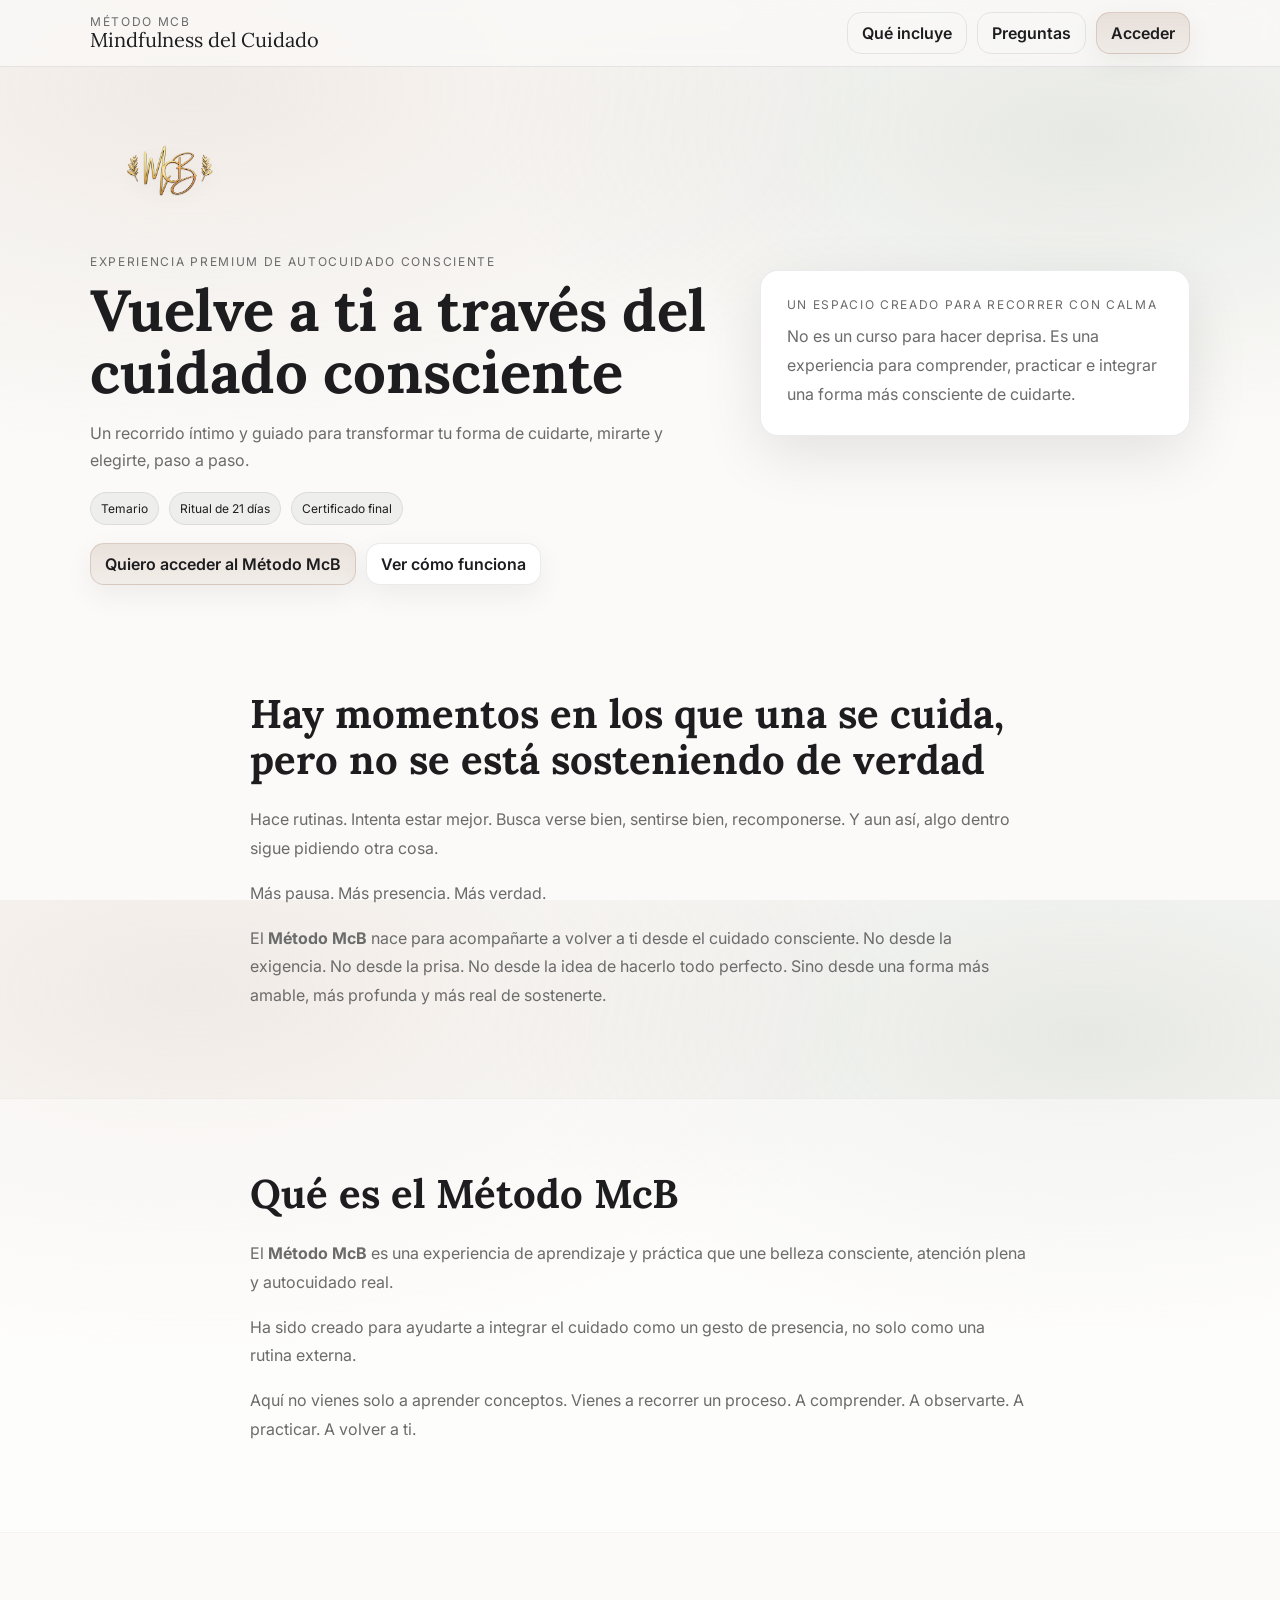
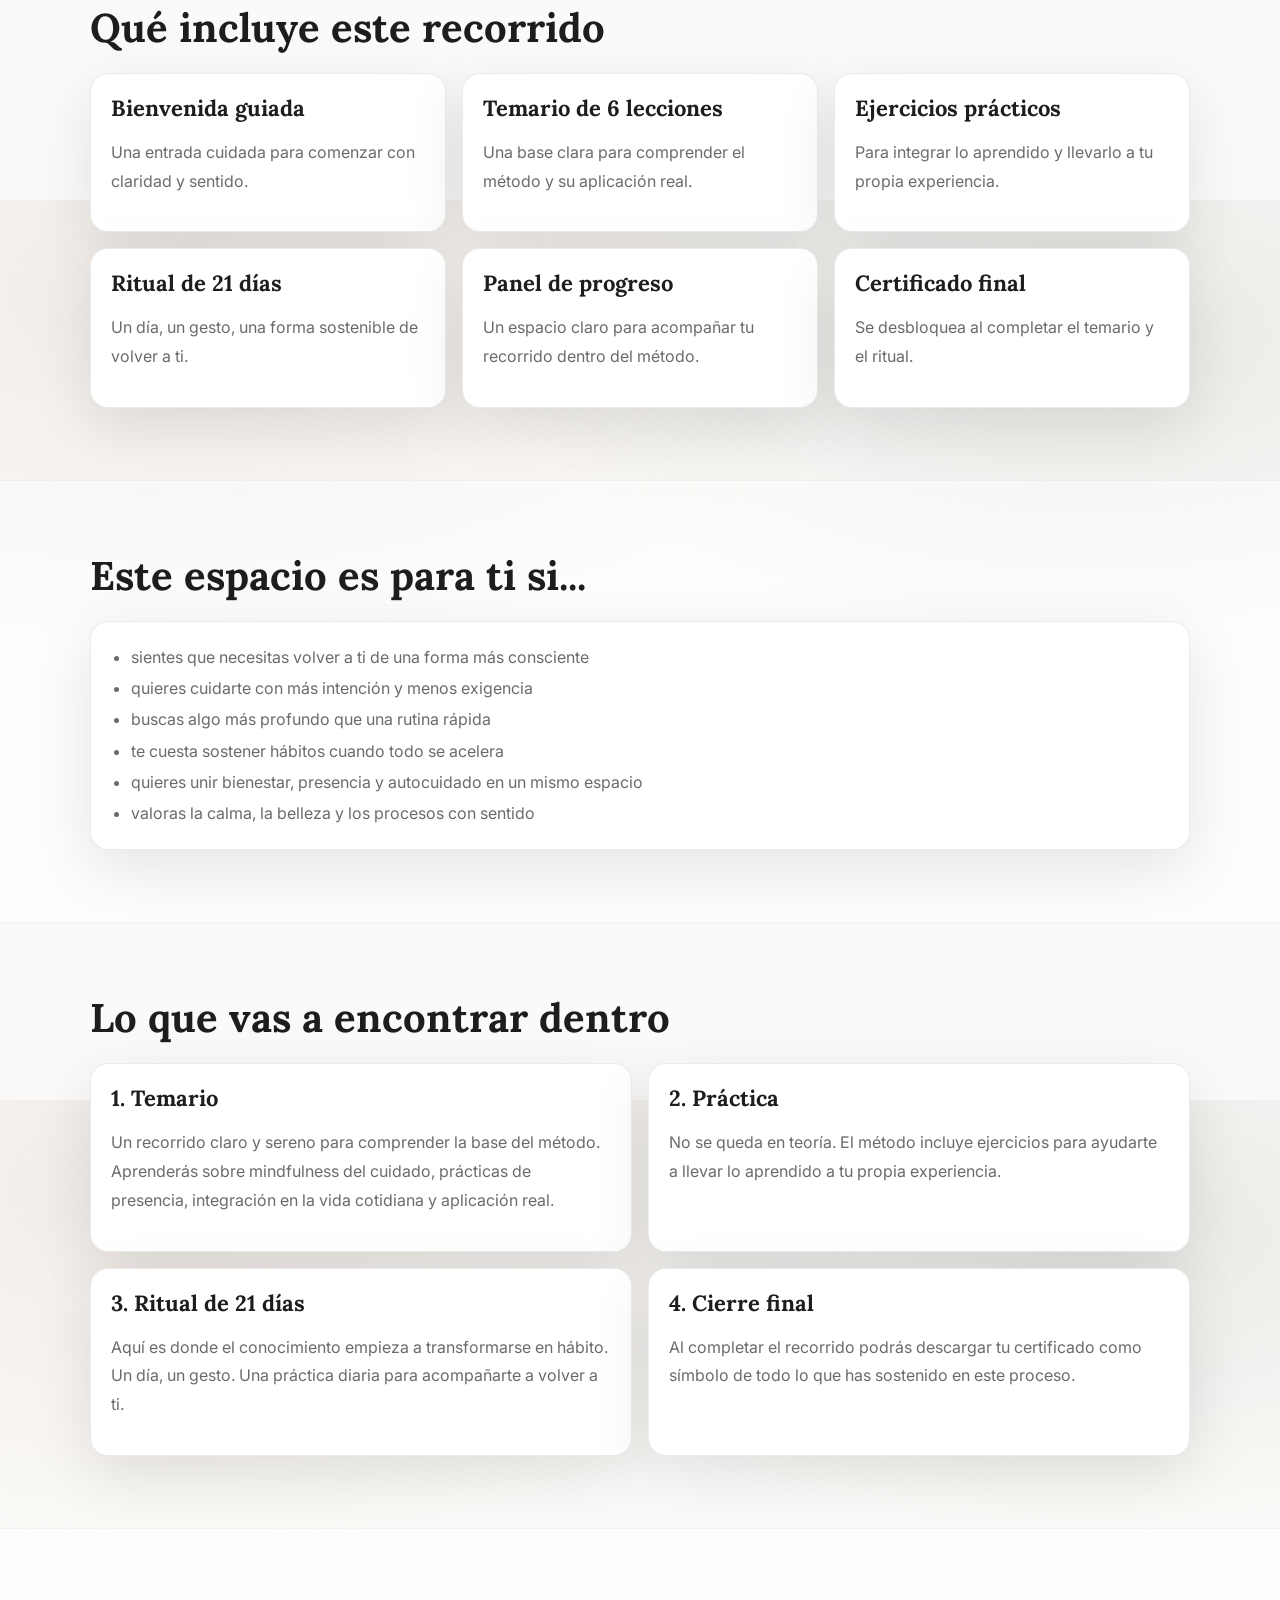
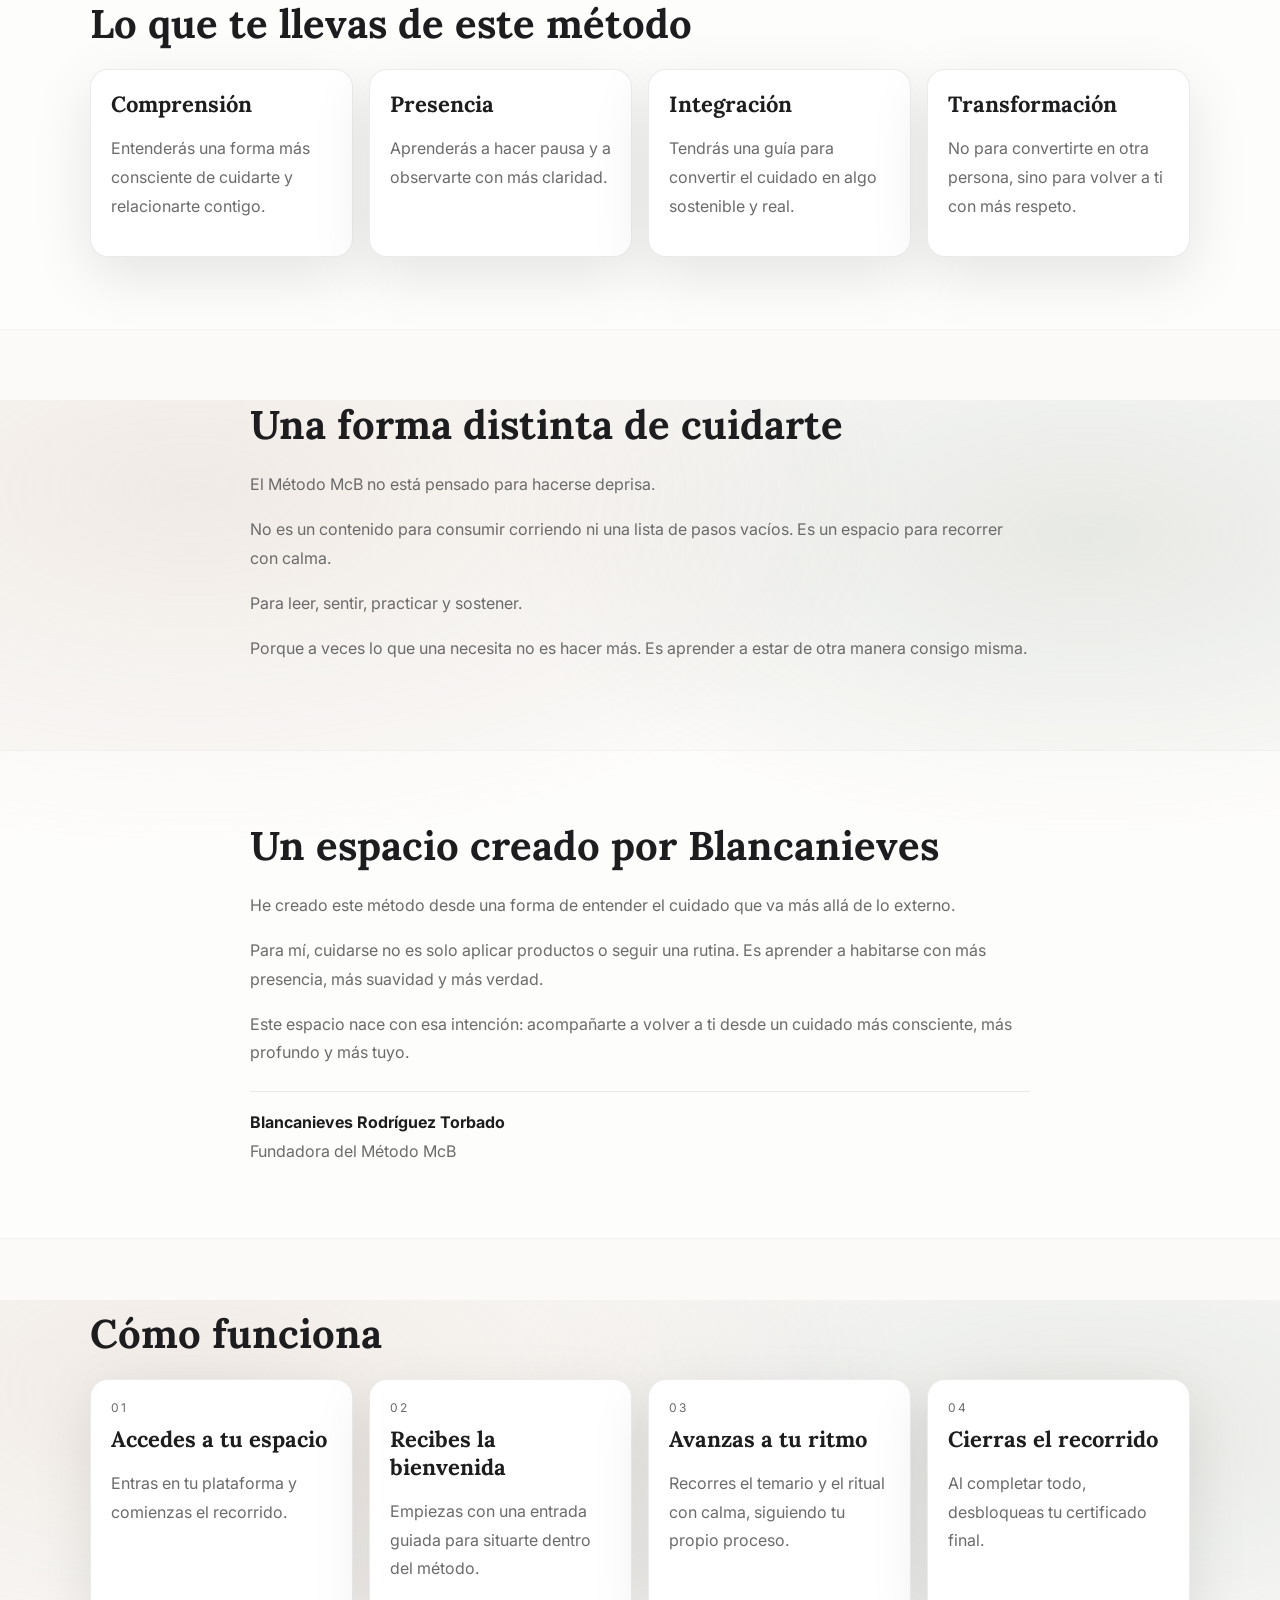
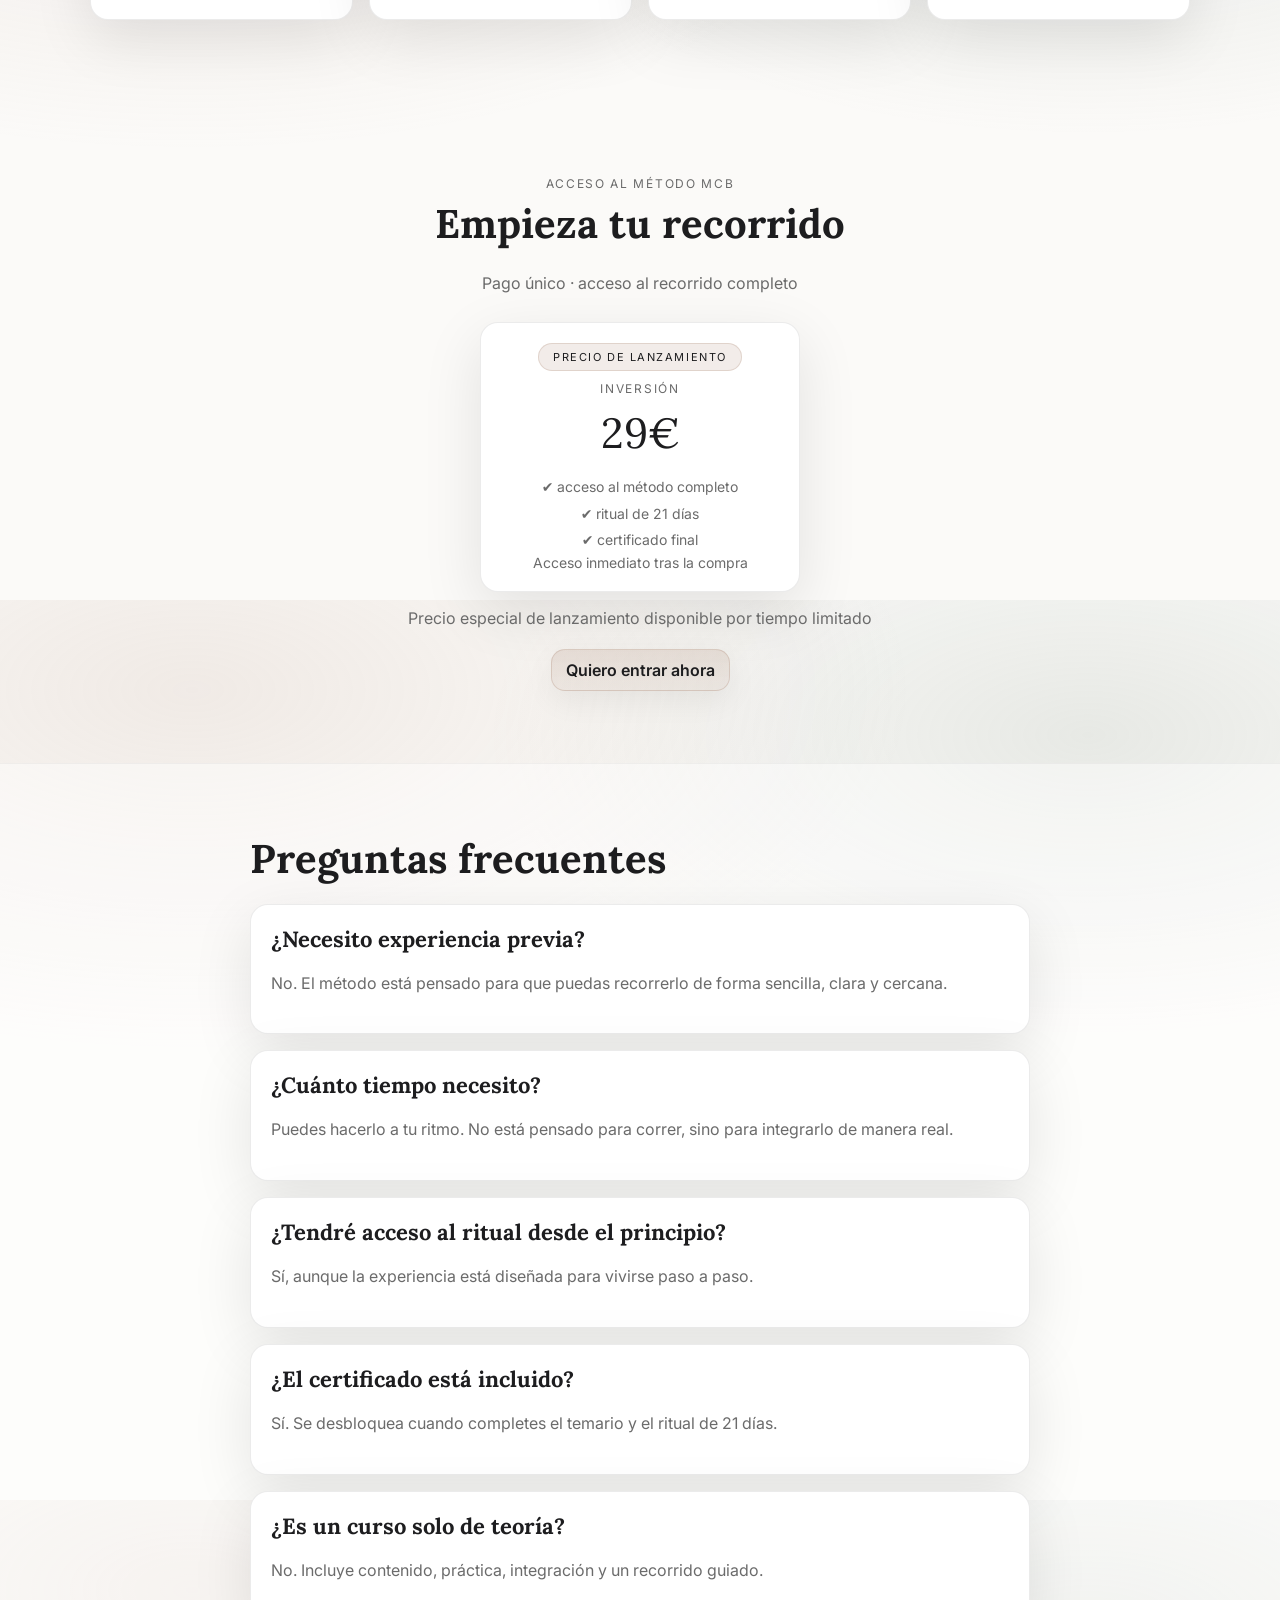
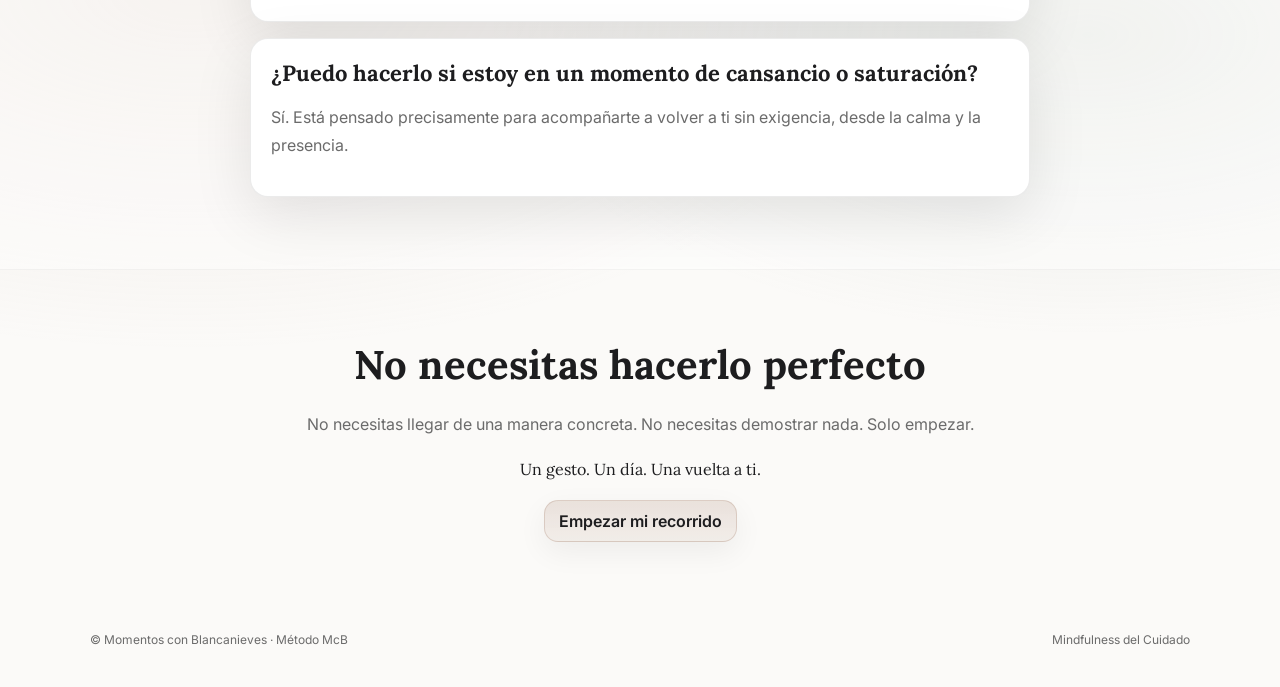
==== index.html @ 12980b1b "Update index.html" ====
<!doctype html>
<html lang="es">
<head>
  <meta charset="utf-8" />
  <meta name="viewport" content="width=device-width,initial-scale=1" />
  <title>Método McB · Mindfulness del Cuidado</title>
  <meta name="description" content="Vuelve a ti a través del cuidado consciente. Un recorrido íntimo y guiado con temario, ritual de 21 días y certificado final." />
  <link rel="preconnect" href="https://fonts.googleapis.com">
  <link rel="preconnect" href="https://fonts.gstatic.com" crossorigin>
  <link href="https://fonts.googleapis.com/css2?family=Lora:wght@400;600;700&family=Inter:wght@400;500;600;700&display=swap" rel="stylesheet">
  <link rel="stylesheet" href="./styles.css" />
  <style>
    html { scroll-behavior: smooth; }
    body{
      margin:0;
      font-family: Inter, system-ui, -apple-system, Segoe UI, Roboto, Arial, sans-serif;
      color: var(--text);
      background:
        radial-gradient(1200px 600px at 15% 10%, rgba(201,179,166,.22), transparent 60%),
        radial-gradient(1000px 500px at 85% 15%, rgba(151,165,154,.20), transparent 60%),
        var(--bg);
    }
    main{ display:block; }
    .hero{
      padding: 54px 0 34px;
    }
    .hero-grid{
      display:grid;
      grid-template-columns: 1.2fr .8fr;
      gap: 24px;
      align-items:center;
    }
    .eyebrow{
      font-size:12px;
      letter-spacing:.14em;
      text-transform:uppercase;
      color:var(--muted);
      margin-bottom:10px;
    }
    .hero-copy h1{
      font-family:"Lora", serif;
      font-size: clamp(34px, 5vw, 58px);
      line-height:1.08;
      margin:0 0 14px;
    }
    .hero-text{
      font-size:18px;
      line-height:1.7;
      color:var(--muted);
      max-width: 34ch;
    }
    .hero-pills{
      display:flex;
      flex-wrap:wrap;
      gap:10px;
      margin:18px 0;
    }
    .hero-card{
      padding: 26px;
    }
    .hero-card .mini-kicker{
      font-size:12px;
      letter-spacing:.14em;
      text-transform:uppercase;
      color:var(--muted);
      margin-bottom:10px;
    }
    .hero-card p{
      margin:0;
      color: var(--muted);
      line-height:1.8;
      font-size:16px;
    }
    .hero-actions{
      display:flex;
      gap:10px;
      flex-wrap:wrap;
      margin-top: 12px;
    }
    .narrow{
      width:min(780px, 92vw);
      margin:0 auto;
    }
    .section{
      padding: 72px 0;
    }
    .section.soft{
      background: rgba(255,255,255,.42);
      border-top: 1px solid rgba(0,0,0,.04);
      border-bottom: 1px solid rgba(0,0,0,.04);
    }
    .section-title,
    .narrow h2,
    .center h2{
      font-family:"Lora", serif;
      font-size: clamp(28px, 4vw, 40px);
      line-height: 1.15;
      margin:0 0 22px;
    }
    .narrow p,
    .feature-card p,
    .list-card,
    .card p,
    .faq-item p{
      color: var(--muted);
      line-height: 1.8;
      font-size: 16px;
    }
    .cards-2,
    .cards-3,
    .cards-4,
    .steps,
    .faq-list{
      display:grid;
      gap:16px;
    }
    .cards-2{ grid-template-columns: repeat(2, 1fr); }
    .cards-3{ grid-template-columns: repeat(3, 1fr); }
    .cards-4{ grid-template-columns: repeat(4, 1fr); }
    .steps{ grid-template-columns: repeat(4, 1fr); }
    .feature-card,
    .small-card,
    .step-card,
    .faq-item,
    .list-card,
    .price-box{
      padding: 20px;
    }
    .feature-card h3,
    .small-card h3,
    .step-card h3,
    .faq-item h3,
    .cards-2 .card h3{
      margin:0 0 8px;
      font-family:"Lora", serif;
      font-size: 22px;
    }
    .clean-list{
      margin:0;
      padding-left:20px;
      line-height:1.95;
      color: var(--muted);
      font-size: 16px;
    }
    .signature-block{
      margin-top:24px;
      padding-top:16px;
      border-top:1px solid var(--border);
      color:var(--muted);
      line-height:1.8;
    }
    .signature-block strong{ color: var(--text); }
    .step-number{
      font-size:12px;
      letter-spacing:.14em;
      text-transform:uppercase;
      color:var(--muted);
      margin-bottom:10px;
    }
    .center{ text-align:center; }
    .center-actions{ justify-content:center; }
    .cta-section{ padding-top: 84px; }
    .price-box{
      margin: 24px auto 0;
      max-width: 320px;
      text-align:center;
    }
    .price-label{
      font-size:12px;
      letter-spacing:.14em;
      text-transform:uppercase;
      color:var(--muted);
    }
    .price{
      font-family:"Lora", serif;
      font-size:42px;
      margin:10px 0 4px;
      color: var(--text);
    }
    .price-note{
      font-size:14px;
      color:var(--muted);
    }
    .closing-line{
      font-family:"Lora", serif;
      font-size:22px;
      color: var(--text) !important;
    }
    .footer-inner{
      display:flex;
      justify-content:space-between;
      gap:12px;
      flex-wrap:wrap;
    }
    @media (max-width: 980px){
      .hero-grid,
      .cards-2,
      .cards-3,
      .cards-4,
      .steps{
        grid-template-columns: 1fr;
      }
      .hero{
        padding: 34px 0 22px;
      }
      .hero-copy h1{
        font-size: clamp(32px, 9vw, 44px);
      }
      .header-inner,
      .nav{
        align-items:flex-start;
      }
    }
  </style>
</head>
<body>
  <header class="header">
    <div class="container header-inner">
      <div class="brand">
        <div class="kicker">Método McB</div>
        <div class="title">Mindfulness del Cuidado</div>
      </div>
      <nav class="nav">
        <a class="btn ghost" href="#incluye">Qué incluye</a>
        <a class="btn ghost" href="#faq">Preguntas</a>
        <a class="btn primary" href="./app.html">Acceder</a>
      </nav>
    </div>
  </header>

  <main>
    <section class="hero">
      <div class="container hero-grid">
        <div class="hero-copy">
          <img src="./logotipo3d.png" class="hero-logo" alt="Método McB">
          <div class="eyebrow">Experiencia premium de autocuidado consciente</div>
          <h1>Vuelve a ti a través del cuidado consciente</h1>
          <p class="hero-text">
            Un recorrido íntimo y guiado para transformar tu forma de cuidarte,
            mirarte y elegirte, paso a paso.
          </p>

          <div class="hero-pills">
            <span class="pill">Temario</span>
            <span class="pill">Ritual de 21 días</span>
            <span class="pill">Certificado final</span>
          </div>

          <div class="hero-actions">
            <a class="btn primary" href="./app.html">Quiero acceder al Método McB</a>
            <a class="btn" href="#como-funciona">Ver cómo funciona</a>
          </div>
        </div>

        <div class="hero-card card">
          <div class="mini-kicker">Un espacio creado para recorrer con calma</div>
          <p>
            No es un curso para hacer deprisa. Es una experiencia para comprender,
            practicar e integrar una forma más consciente de cuidarte.
          </p>
        </div>
      </div>
    </section>

    <section class="section">
      <div class="container narrow">
        <h2>Hay momentos en los que una se cuida, pero no se está sosteniendo de verdad</h2>
        <p>
          Hace rutinas. Intenta estar mejor. Busca verse bien, sentirse bien, recomponerse.
          Y aun así, algo dentro sigue pidiendo otra cosa.
        </p>
        <p>Más pausa. Más presencia. Más verdad.</p>
        <p>
          El <strong>Método McB</strong> nace para acompañarte a volver a ti desde el cuidado consciente.
          No desde la exigencia. No desde la prisa. No desde la idea de hacerlo todo perfecto.
          Sino desde una forma más amable, más profunda y más real de sostenerte.
        </p>
      </div>
    </section>

    <section class="section soft">
      <div class="container narrow">
        <h2>Qué es el Método McB</h2>
        <p>
          El <strong>Método McB</strong> es una experiencia de aprendizaje y práctica que une
          belleza consciente, atención plena y autocuidado real.
        </p>
        <p>
          Ha sido creado para ayudarte a integrar el cuidado como un gesto de presencia,
          no solo como una rutina externa.
        </p>
        <p>
          Aquí no vienes solo a aprender conceptos. Vienes a recorrer un proceso.
          A comprender. A observarte. A practicar. A volver a ti.
        </p>
      </div>
    </section>

    <section class="section" id="incluye">
      <div class="container">
        <h2 class="section-title">Qué incluye este recorrido</h2>
        <div class="cards-3">
          <article class="card feature-card">
            <h3>Bienvenida guiada</h3>
            <p>Una entrada cuidada para comenzar con claridad y sentido.</p>
          </article>
          <article class="card feature-card">
            <h3>Temario de 6 lecciones</h3>
            <p>Una base clara para comprender el método y su aplicación real.</p>
          </article>
          <article class="card feature-card">
            <h3>Ejercicios prácticos</h3>
            <p>Para integrar lo aprendido y llevarlo a tu propia experiencia.</p>
          </article>
          <article class="card feature-card">
            <h3>Ritual de 21 días</h3>
            <p>Un día, un gesto, una forma sostenible de volver a ti.</p>
          </article>
          <article class="card feature-card">
            <h3>Panel de progreso</h3>
            <p>Un espacio claro para acompañar tu recorrido dentro del método.</p>
          </article>
          <article class="card feature-card">
            <h3>Certificado final</h3>
            <p>Se desbloquea al completar el temario y el ritual.</p>
          </article>
        </div>
      </div>
    </section>

    <section class="section soft">
      <div class="container">
        <h2 class="section-title">Este espacio es para ti si...</h2>
        <div class="list-card card">
          <ul class="clean-list">
            <li>sientes que necesitas volver a ti de una forma más consciente</li>
            <li>quieres cuidarte con más intención y menos exigencia</li>
            <li>buscas algo más profundo que una rutina rápida</li>
            <li>te cuesta sostener hábitos cuando todo se acelera</li>
            <li>quieres unir bienestar, presencia y autocuidado en un mismo espacio</li>
            <li>valoras la calma, la belleza y los procesos con sentido</li>
          </ul>
        </div>
      </div>
    </section>

    <section class="section">
      <div class="container">
        <h2 class="section-title">Lo que vas a encontrar dentro</h2>
        <div class="cards-2">
          <article class="card feature-card">
            <h3>1. Temario</h3>
            <p>
              Un recorrido claro y sereno para comprender la base del método.
              Aprenderás sobre mindfulness del cuidado, prácticas de presencia,
              integración en la vida cotidiana y aplicación real.
            </p>
          </article>
          <article class="card feature-card">
            <h3>2. Práctica</h3>
            <p>
              No se queda en teoría. El método incluye ejercicios para ayudarte
              a llevar lo aprendido a tu propia experiencia.
            </p>
          </article>
          <article class="card feature-card">
            <h3>3. Ritual de 21 días</h3>
            <p>
              Aquí es donde el conocimiento empieza a transformarse en hábito.
              Un día, un gesto. Una práctica diaria para acompañarte a volver a ti.
            </p>
          </article>
          <article class="card feature-card">
            <h3>4. Cierre final</h3>
            <p>
              Al completar el recorrido podrás descargar tu certificado como símbolo
              de todo lo que has sostenido en este proceso.
            </p>
          </article>
        </div>
      </div>
    </section>

    <section class="section soft">
      <div class="container">
        <h2 class="section-title">Lo que te llevas de este método</h2>
        <div class="cards-4">
          <article class="card small-card">
            <h3>Comprensión</h3>
            <p>Entenderás una forma más consciente de cuidarte y relacionarte contigo.</p>
          </article>
          <article class="card small-card">
            <h3>Presencia</h3>
            <p>Aprenderás a hacer pausa y a observarte con más claridad.</p>
          </article>
          <article class="card small-card">
            <h3>Integración</h3>
            <p>Tendrás una guía para convertir el cuidado en algo sostenible y real.</p>
          </article>
          <article class="card small-card">
            <h3>Transformación</h3>
            <p>No para convertirte en otra persona, sino para volver a ti con más respeto.</p>
          </article>
        </div>
      </div>
    </section>

    <section class="section">
      <div class="container narrow">
        <h2>Una forma distinta de cuidarte</h2>
        <p>El Método McB no está pensado para hacerse deprisa.</p>
        <p>
          No es un contenido para consumir corriendo ni una lista de pasos vacíos.
          Es un espacio para recorrer con calma.
        </p>
        <p>Para leer, sentir, practicar y sostener.</p>
        <p>
          Porque a veces lo que una necesita no es hacer más.
          Es aprender a estar de otra manera consigo misma.
        </p>
      </div>
    </section>

    <section class="section soft">
      <div class="container narrow">
        <h2>Un espacio creado por Blancanieves</h2>
        <p>
          He creado este método desde una forma de entender el cuidado que va más allá de lo externo.
        </p>
        <p>
          Para mí, cuidarse no es solo aplicar productos o seguir una rutina.
          Es aprender a habitarse con más presencia, más suavidad y más verdad.
        </p>
        <p>
          Este espacio nace con esa intención: acompañarte a volver a ti
          desde un cuidado más consciente, más profundo y más tuyo.
        </p>
        <div class="signature-block">
          <strong>Blancanieves Rodríguez Torbado</strong><br>
          <span>Fundadora del Método McB</span>
        </div>
      </div>
    </section>

    <section class="section" id="como-funciona">
      <div class="container">
        <h2 class="section-title">Cómo funciona</h2>
        <div class="steps">
          <article class="card step-card">
            <div class="step-number">01</div>
            <h3>Accedes a tu espacio</h3>
            <p>Entras en tu plataforma y comienzas el recorrido.</p>
          </article>
          <article class="card step-card">
            <div class="step-number">02</div>
            <h3>Recibes la bienvenida</h3>
            <p>Empiezas con una entrada guiada para situarte dentro del método.</p>
          </article>
          <article class="card step-card">
            <div class="step-number">03</div>
            <h3>Avanzas a tu ritmo</h3>
            <p>Recorres el temario y el ritual con calma, siguiendo tu propio proceso.</p>
          </article>
          <article class="card step-card">
            <div class="step-number">04</div>
            <h3>Cierras el recorrido</h3>
            <p>Al completar todo, desbloqueas tu certificado final.</p>
          </article>
        </div>
      </div>
    </section>

    <section class="section cta-section">
      <div class="container narrow center">
        <div class="eyebrow">Acceso al Método McB</div>
        <h2>Empieza tu recorrido</h2>
        <p>Pago único · acceso al recorrido completo</p>

        <div class="price-box card">
          <div class="launch-badge">Precio de lanzamiento</div>
          <div class="price-label">Inversión</div>
          <div class="price">29€</div>

          <div class="price-features">
            <div>✔ acceso al método completo</div>
            <div>✔ ritual de 21 días</div>
            <div>✔ certificado final</div>
          </div>

          <div class="price-note">Acceso inmediato tras la compra</div>
        </div>

        <p class="launch-note">Precio especial de lanzamiento disponible por tiempo limitado</p>

        <div class="hero-actions center-actions">
          <a class="btn primary" href="./app.html">Quiero entrar ahora</a>
        </div>
      </div>
    </section>

    <section class="section soft" id="faq">
      <div class="container narrow">
        <h2>Preguntas frecuentes</h2>
        <div class="faq-list">
          <article class="card faq-item">
            <h3>¿Necesito experiencia previa?</h3>
            <p>No. El método está pensado para que puedas recorrerlo de forma sencilla, clara y cercana.</p>
          </article>
          <article class="card faq-item">
            <h3>¿Cuánto tiempo necesito?</h3>
            <p>Puedes hacerlo a tu ritmo. No está pensado para correr, sino para integrarlo de manera real.</p>
          </article>
          <article class="card faq-item">
            <h3>¿Tendré acceso al ritual desde el principio?</h3>
            <p>Sí, aunque la experiencia está diseñada para vivirse paso a paso.</p>
          </article>
          <article class="card faq-item">
            <h3>¿El certificado está incluido?</h3>
            <p>Sí. Se desbloquea cuando completes el temario y el ritual de 21 días.</p>
          </article>
          <article class="card faq-item">
            <h3>¿Es un curso solo de teoría?</h3>
            <p>No. Incluye contenido, práctica, integración y un recorrido guiado.</p>
          </article>
          <article class="card faq-item">
            <h3>¿Puedo hacerlo si estoy en un momento de cansancio o saturación?</h3>
            <p>Sí. Está pensado precisamente para acompañarte a volver a ti sin exigencia, desde la calma y la presencia.</p>
          </article>
        </div>
      </div>
    </section>

    <section class="section final-cta">
      <div class="container narrow center">
        <h2>No necesitas hacerlo perfecto</h2>
        <p>
          No necesitas llegar de una manera concreta. No necesitas demostrar nada.
          Solo empezar.
        </p>
        <p class="closing-line">Un gesto. Un día. Una vuelta a ti.</p>
        <div class="hero-actions center-actions">
          <a class="btn primary" href="./app.html">Empezar mi recorrido</a>
        </div>
      </div>
    </section>
  </main>

  <footer class="footer">
    <div class="container footer-inner">
      <div>© Momentos con Blancanieves · Método McB</div>
      <div>Mindfulness del Cuidado</div>
    </div>
  </footer>
</body>
</html>
---- styles.css ----
:root{
  --bg: #fbfaf8;
  --card: #ffffff;
  --text: #1d1d1f;
  --muted: #6b6b6b;
  --border: rgba(0,0,0,.08);
  --shadow: 0 18px 60px rgba(0,0,0,.10);
  --radius: 18px;
  --accent: #c9b3a6;
  --accent2: #97a59a;
}
*{ box-sizing: border-box; }
html, body{ height:100%; }
body{
  margin:0;
  font-family: system-ui, -apple-system, Segoe UI, Roboto, Arial, sans-serif;
  color: var(--text);
  background: radial-gradient(1200px 600px at 15% 10%, rgba(201,179,166,.22), transparent 60%),
              radial-gradient(1000px 500px at 85% 15%, rgba(151,165,154,.20), transparent 60%),
              var(--bg);
}
a{ color: inherit; text-decoration: none; }
.container{ width: min(1100px, 92vw); margin: 0 auto; }
.header{
  position: sticky;
  top: 0;
  z-index: 50;
  background: rgba(251,250,248,.72);
  backdrop-filter: blur(10px);
  border-bottom: 1px solid var(--border);
}
.header-inner{
  display:flex;
  align-items:center;
  justify-content:space-between;
  gap: 12px;
  padding: 12px 0;
}
.brand{ display:flex; flex-direction:column; line-height:1.1; }
.brand .kicker{ font-size: 12px; letter-spacing: .14em; text-transform: uppercase; color: var(--muted); }
.brand .title{ font-family: "Lora", serif; font-size: 20px; }
.nav{ display:flex; align-items:center; gap: 10px; }
.btn{
  display:inline-flex;
  align-items:center;
  justify-content:center;
  gap: 8px;
  padding: 10px 14px;
  border-radius: 14px;
  border: 1px solid var(--border);
  background: var(--card);
  box-shadow: 0 10px 30px rgba(0,0,0,.06);
  cursor: pointer;
  font-weight: 600;
}
.btn.primary{
  border-color: rgba(201,179,166,.55);
  background: linear-gradient(180deg, rgba(201,179,166,.35), rgba(201,179,166,.18));
}
.btn.ghost{ background: transparent; box-shadow: none; }
.grid{
  display:grid;
  grid-template-columns: 360px 1fr;
  gap: 18px;
  padding: 18px 0 26px;
}
@media (max-width: 980px){ .grid{ grid-template-columns: 1fr; } }
.card{
  background: var(--card);
  border: 1px solid var(--border);
  border-radius: var(--radius);
  box-shadow: var(--shadow);
  padding: 18px;
}
.card h2{ font-family: "Lora", serif; font-size: 22px; margin: 0 0 10px; }
.muted{ color: var(--muted); }
.stat{
  display:flex;
  align-items:flex-start;
  justify-content:space-between;
  gap: 12px;
  padding: 14px;
  border: 1px solid var(--border);
  border-radius: 16px;
  background: linear-gradient(180deg, rgba(255,255,255,1), rgba(255,255,255,.82));
}
.stat .label{ font-size: 12px; letter-spacing: .12em; text-transform: uppercase; color: var(--muted); }
.stat .value{ font-size: 22px; font-weight: 800; }
.stat .sub{ font-size: 12px; color: var(--muted); margin-top: 4px; }
.pills{ display:flex; gap: 8px; flex-wrap: wrap; margin-top: 10px; }
.pill{
  font-size: 12px;
  padding: 8px 10px;
  border-radius: 999px;
  border: 1px solid var(--border);
  background: rgba(151,165,154,.12);
}
.tabs{ display:flex; gap: 8px; flex-wrap: wrap; margin-bottom: 12px; }
.tab{
  padding: 10px 12px;
  border-radius: 999px;
  border: 1px solid var(--border);
  background: #fff;
  cursor: pointer;
  font-weight: 700;
}
.tab.active{
  border-color: rgba(151,165,154,.55);
  background: linear-gradient(180deg, rgba(151,165,154,.26), rgba(151,165,154,.12));
}
.panel{ display:none; }
.panel.active{ display:block; }
.frame{
  width: 100%;
  height: 76vh;
  border: 1px solid var(--border);
  border-radius: 16px;
  overflow: hidden;
  background: #fff;
}
.frame iframe{ width:100%; height:100%; border:0; }
.hero{
  padding: 54px 0 34px;
  position:relative;
  overflow:hidden;
}
.hero h1{ font-family: "Lora", serif; font-size: clamp(30px, 4.2vw, 48px); margin: 0 0 10px; }
.hero p{ font-size: 16px; line-height: 1.7; color: var(--muted); max-width: 62ch; }
.hero-actions{ display:flex; gap: 10px; flex-wrap: wrap; margin-top: 14px; }
.feature-grid{ display:grid; grid-template-columns: repeat(3, 1fr); gap: 12px; margin-top: 18px; }
@media (max-width: 980px){ .feature-grid{ grid-template-columns: 1fr; } }
.feature{
  padding: 14px;
  border-radius: 16px;
  border: 1px solid var(--border);
  background: rgba(255,255,255,.75);
}
.feature .t{ font-weight: 800; margin-bottom: 6px; }
.feature .d{ color: var(--muted); line-height: 1.6; font-size: 14px; }
.footer{ padding: 18px 0 40px; color: var(--muted); font-size: 12px; }

.hero-grid{
  display:grid;
  grid-template-columns: 1.2fr .8fr;
  gap: 24px;
  align-items:center;
}
@media (max-width: 980px){
  .hero-grid{ grid-template-columns: 1fr; }
}
.eyebrow{
  font-size:12px;
  letter-spacing:.14em;
  text-transform:uppercase;
  color:var(--muted);
  margin-bottom:10px;
}
.hero-copy h1{
  font-family:"Lora", serif;
  font-size: clamp(34px, 5vw, 58px);
  line-height:1.08;
  margin:0 0 14px;
}
.hero-text{
  font-size:18px;
  line-height:1.7;
  color:var(--muted);
  max-width: 34ch;
}
.hero-pills{ display:flex; flex-wrap:wrap; gap:10px; margin:18px 0; }
.narrow{ width:min(780px, 92vw); margin:0 auto; }
.section{ padding:72px 0; }
.section.soft{ background:rgba(255,255,255,.45); }
.section-title{ font-family:"Lora", serif; font-size:clamp(28px,4vw,40px); margin:0 0 22px; }
.cards-2,.cards-3,.cards-4,.steps,.faq-list{ display:grid; gap:16px; }
.cards-2{ grid-template-columns:repeat(2,1fr); }
.cards-3{ grid-template-columns:repeat(3,1fr); }
.cards-4{ grid-template-columns:repeat(4,1fr); }
.steps{ grid-template-columns:repeat(4,1fr); }
@media (max-width:980px){ .cards-2,.cards-3,.cards-4,.steps{ grid-template-columns:1fr; } }
.feature-card h3,.small-card h3,.step-card h3,.faq-item h3{ margin-top:0; font-family:"Lora", serif; }
.clean-list{ margin:0; padding-left:18px; line-height:1.9; }
.signature-block{ margin-top:24px; padding-top:16px; border-top:1px solid var(--border); color:var(--muted); line-height:1.7; }
.step-number{ font-size:12px; letter-spacing:.14em; text-transform:uppercase; color:var(--muted); margin-bottom:10px; }
.center{ text-align:center; }
.center-actions{ justify-content:center; }
.price-box{ margin:24px auto 0; max-width:320px; text-align:center; }
.price-label{ font-size:12px; letter-spacing:.14em; text-transform:uppercase; color:var(--muted); }
.price{ font-family:"Lora", serif; font-size:42px; margin:10px 0 4px; }
.price-note{ font-size:14px; color:var(--muted); }
.closing-line{ font-family:"Lora", serif; font-size:22px; }
.footer-inner{ display:flex; justify-content:space-between; gap:12px; flex-wrap:wrap; }
.mcb-welcome,.mcb-completion,.mcb-access-gate{
  position:fixed;
  inset:0;
  background:rgba(251,250,248,.95);
  display:none;
  align-items:center;
  justify-content:center;
  z-index:2000;
  padding:18px;
}
.mcb-completion{ z-index:2100; }
.mcb-access-gate{ z-index:2200; }
.mcb-welcome-card,.mcb-completion-card,.mcb-access-card{
  max-width:520px;
  background:#fff;
  border-radius:20px;
  padding:40px;
  box-shadow:0 30px 80px rgba(0,0,0,.12);
  text-align:center;
}
.mcb-welcome-card h1,.mcb-completion-card h1,.mcb-access-card h1{
  font-family:"Lora",serif;
  margin:0 0 14px;
}
.welcome-kicker,.completion-kicker{
  font-size:12px;
  letter-spacing:.14em;
  text-transform:uppercase;
  color:#6b6b6b;
  margin-bottom:10px;
}
.welcome-steps{ margin:20px 0; line-height:1.8; color:#555; }
.welcome-sign,.completion-sign{ margin:22px 0; font-size:14px; color:#777; }
.mcb-completion-card{ animation:mcbFadeUp .45s ease; }
@keyframes mcbFadeUp{ from{ opacity:0; transform:translateY(18px);} to{ opacity:1; transform:translateY(0);} }
.access-label,.validation-label{ display:block; text-align:left; font-size:12px; letter-spacing:.08em; text-transform:uppercase; color:var(--muted); margin:18px 0 8px; }
.access-input,.validation-input{
  width:100%;
  border:1px solid var(--border);
  background:#fff;
  border-radius:14px;
  padding:12px 14px;
  font:inherit;
}
.access-error{ min-height:20px; margin:10px 0 4px; color:#a94442; font-size:13px; }
.access-note{ margin-top:14px; color:var(--muted); font-size:12px; line-height:1.5; }
.validation-box{ border:1px solid var(--border); border-radius:18px; padding:18px; background:linear-gradient(180deg, rgba(255,255,255,1), rgba(255,255,255,.82)); }
.validation-row{ display:flex; gap:10px; align-items:center; }
.validation-actions{ display:flex; flex-wrap:wrap; gap:10px; margin-top:12px; }
.validation-result{ margin-top:16px; border-radius:16px; padding:16px; line-height:1.7; border:1px solid var(--border); }
.validation-result.empty{ background:rgba(201,179,166,.08); }
.validation-result.valid{ background:rgba(151,165,154,.14); border-color:rgba(151,165,154,.4); }
.validation-result.invalid{ background:rgba(182,86,86,.08); border-color:rgba(182,86,86,.22); }
@media (max-width:680px){
  .mcb-welcome-card,.mcb-completion-card,.mcb-access-card{ padding:28px 22px; }
  .validation-row{ flex-direction:column; align-items:stretch; }
}

.hero-logo{
  width:160px;
  margin-bottom:22px;
  opacity:.95;
  filter: drop-shadow(0 6px 14px rgba(0,0,0,.08));
}
.launch-badge{
  display:inline-block;
  margin-bottom:10px;
  padding:6px 14px;
  font-size:11px;
  letter-spacing:.14em;
  text-transform:uppercase;
  border-radius:999px;
  background:rgba(201,179,166,.25);
  border:1px solid rgba(201,179,166,.45);
}

.price-features{
  margin-top:14px;
  font-size:14px;
  color:#6b6b6b;
  line-height:1.9;
}

.launch-note{
  margin-top:12px;
  font-size:12px;
  color:#8a8a8a;
}

.btn.primary{
  border-color: rgba(201,179,166,.55);
  background: linear-gradient(180deg, rgba(201,179,166,.35), rgba(201,179,166,.18));
  transition: transform .18s ease, box-shadow .18s ease, border-color .18s ease;
}

.btn.primary:hover{
  transform: translateY(-1px);
  box-shadow: 0 16px 34px rgba(0,0,0,.10);
  border-color: rgba(201,179,166,.8);
}
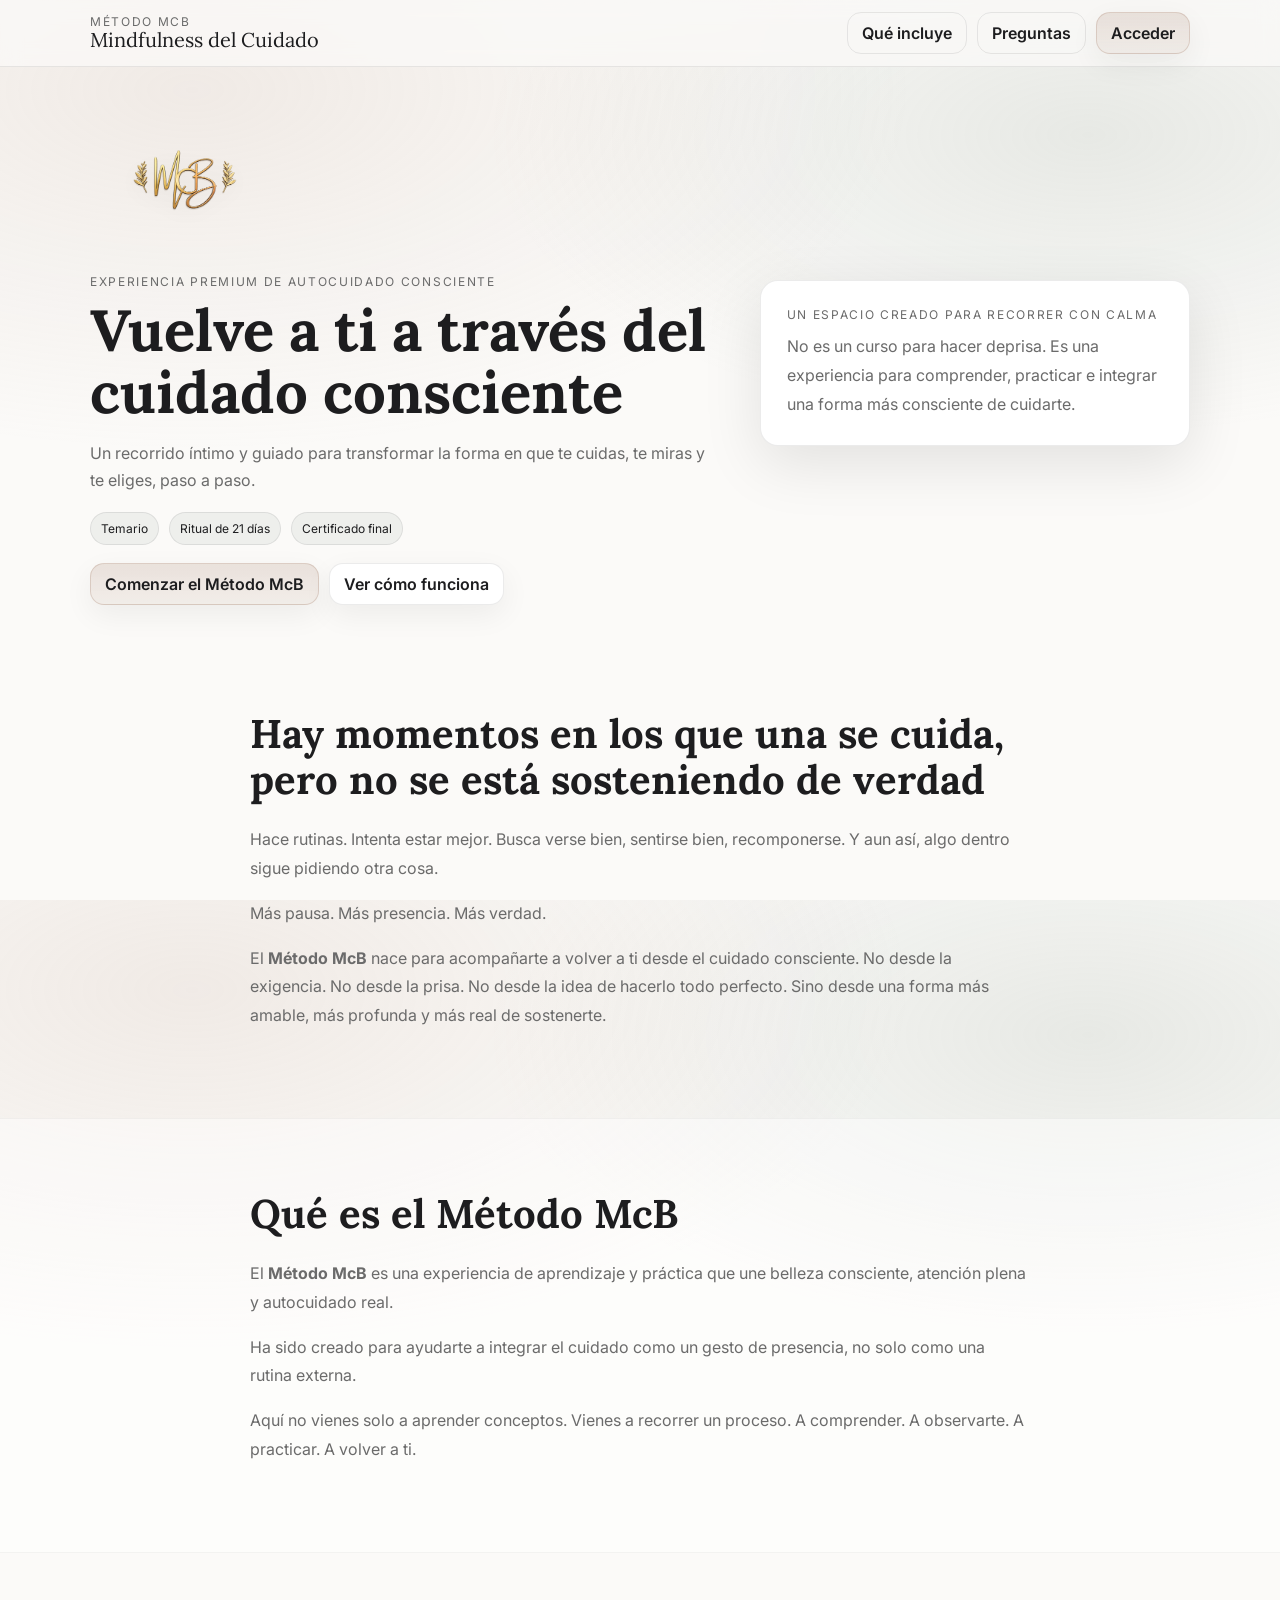
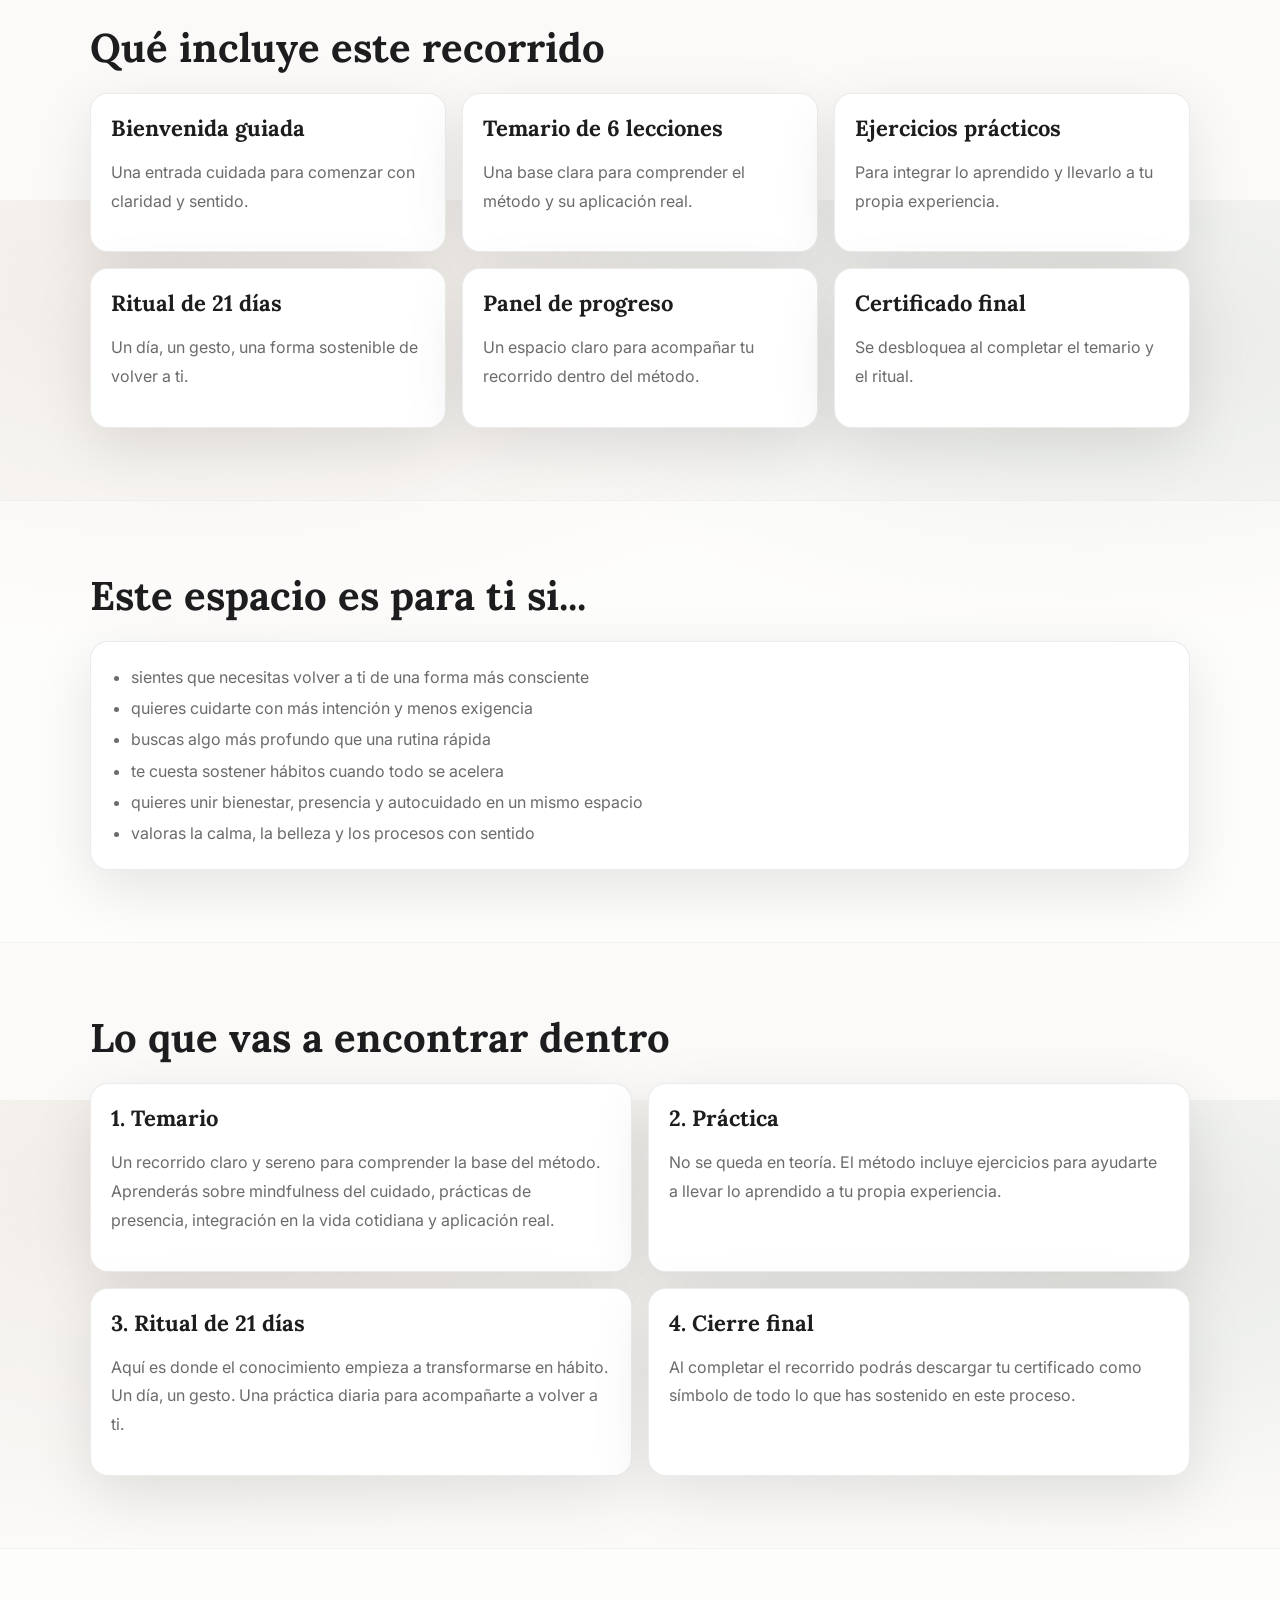
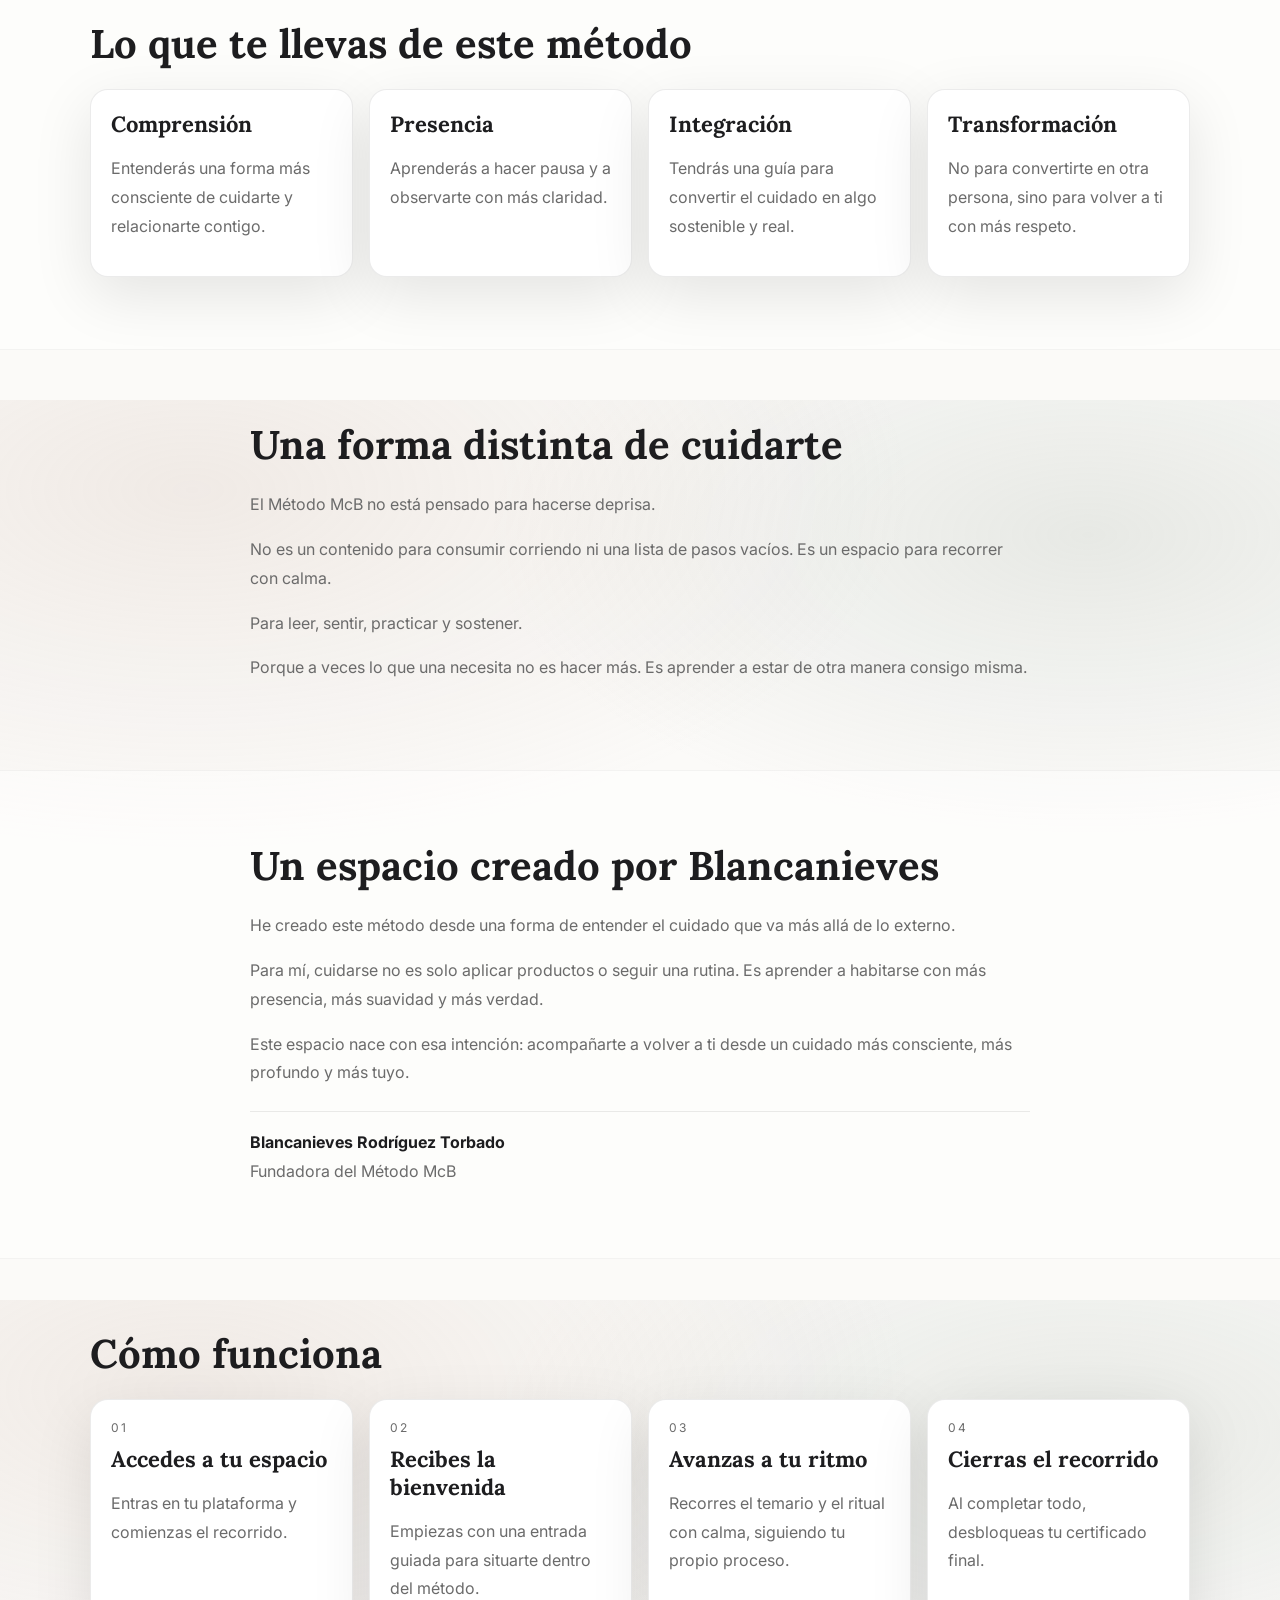
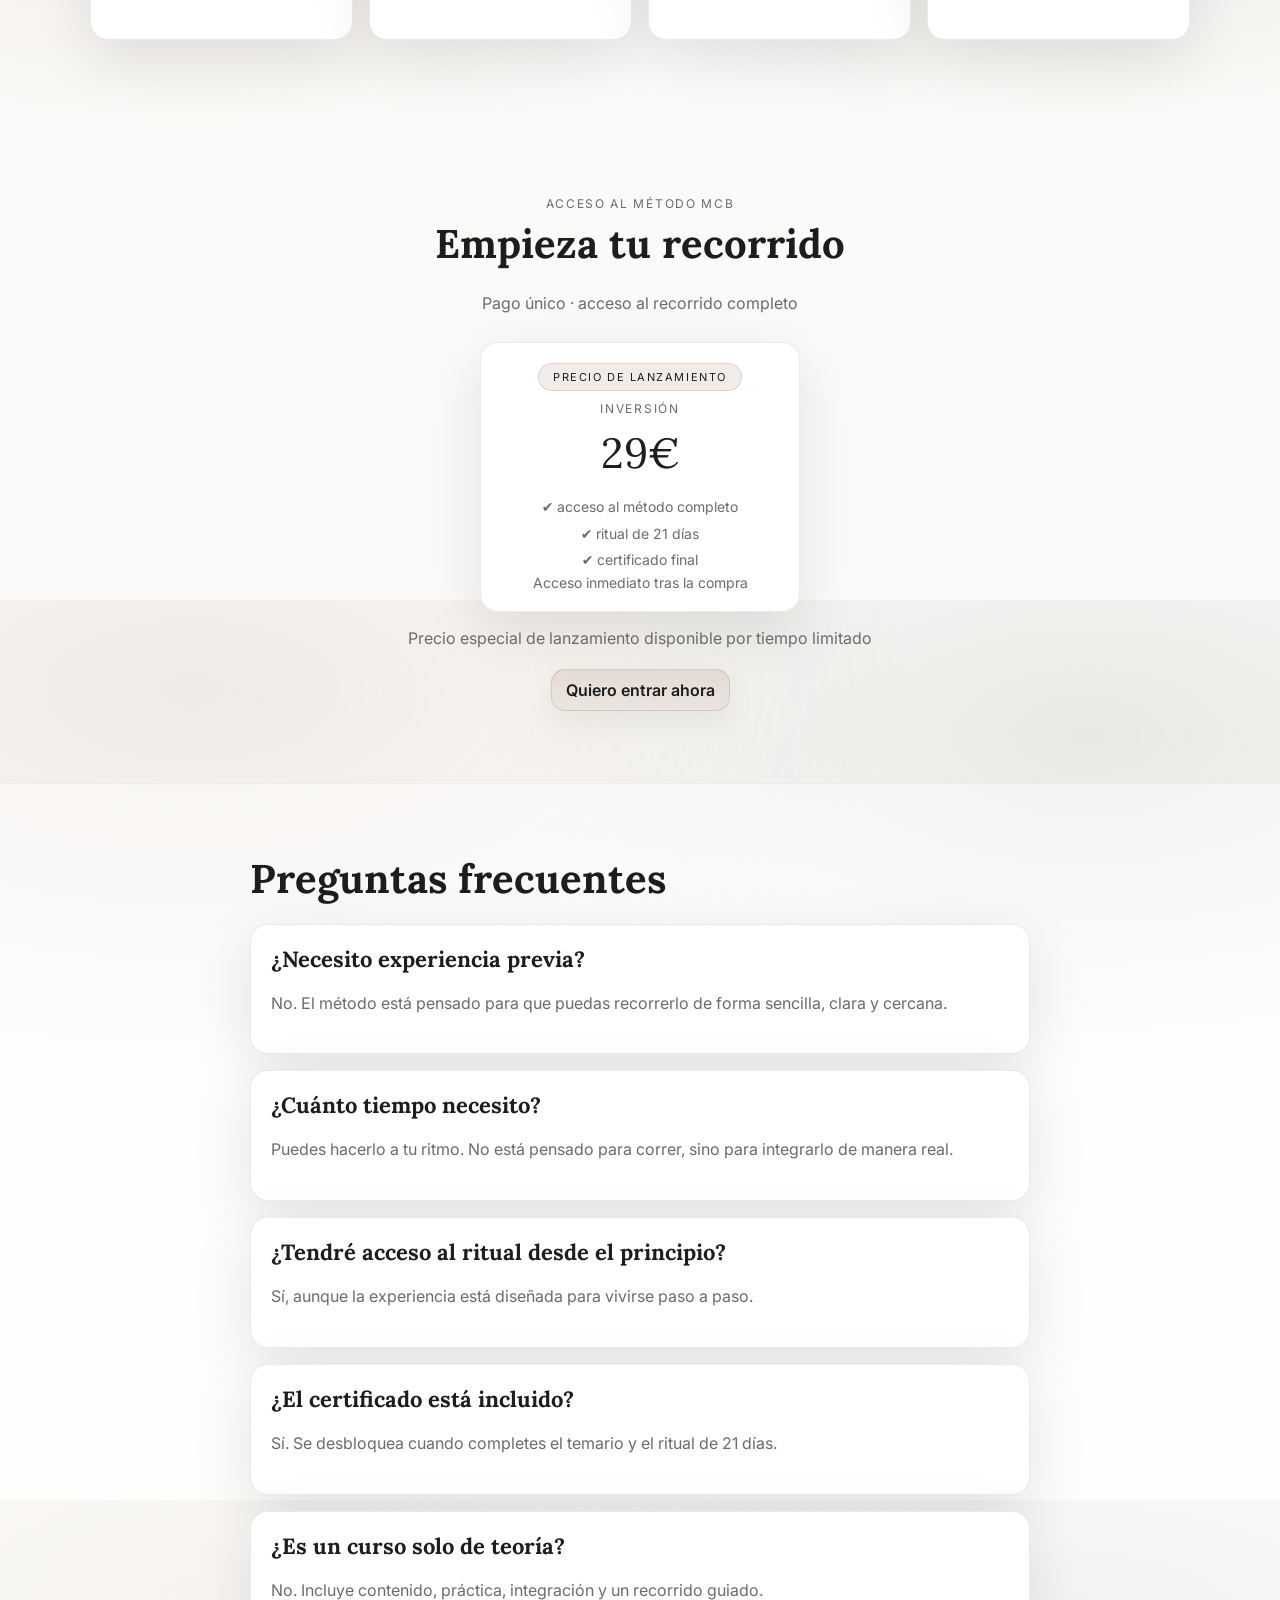
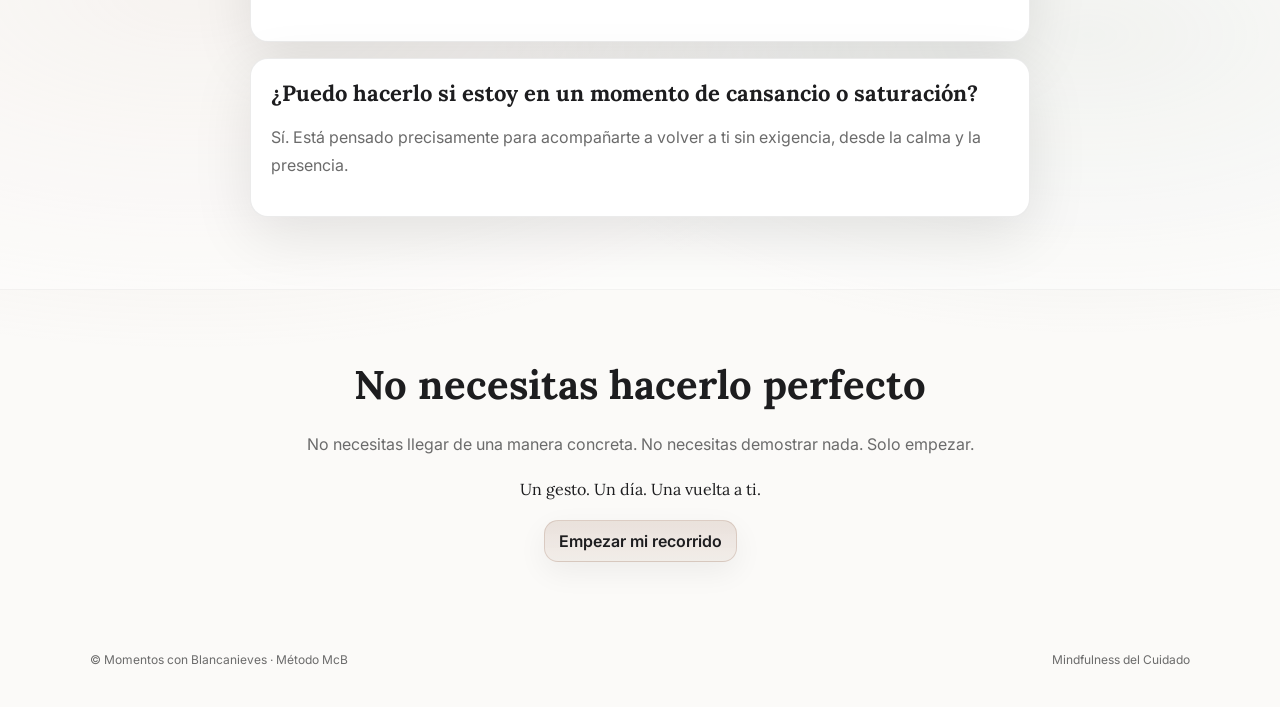
==== commit be64d853: "Update index.html" ====
--- a/index.html
+++ b/index.html
@@ -235,10 +235,10 @@
           <img src="./logotipo3d.png" class="hero-logo" alt="Método McB">
           <div class="eyebrow">Experiencia premium de autocuidado consciente</div>
           <h1>Vuelve a ti a través del cuidado consciente</h1>
-          <p class="hero-text">
-            Un recorrido íntimo y guiado para transformar tu forma de cuidarte,
-            mirarte y elegirte, paso a paso.
-          </p>
+         <p class="hero-text">
+Un recorrido íntimo y guiado para transformar la forma en que te cuidas,
+te miras y te eliges, paso a paso.
+</p>
 
           <div class="hero-pills">
             <span class="pill">Temario</span>
@@ -247,7 +247,7 @@
           </div>
 
           <div class="hero-actions">
-            <a class="btn primary" href="./app.html">Quiero acceder al Método McB</a>
+            <a class="btn primary" href="./app.html">Comenzar el Método McB</a>
             <a class="btn" href="#como-funciona">Ver cómo funciona</a>
           </div>
         </div>
--- a/styles.css
+++ b/styles.css
@@ -249,7 +249,8 @@
 }
 
 .hero-logo{
-  width:160px;
+  width:190px;
+  max-width:42vw;
   margin-bottom:22px;
   opacity:.95;
   filter: drop-shadow(0 6px 14px rgba(0,0,0,.08));
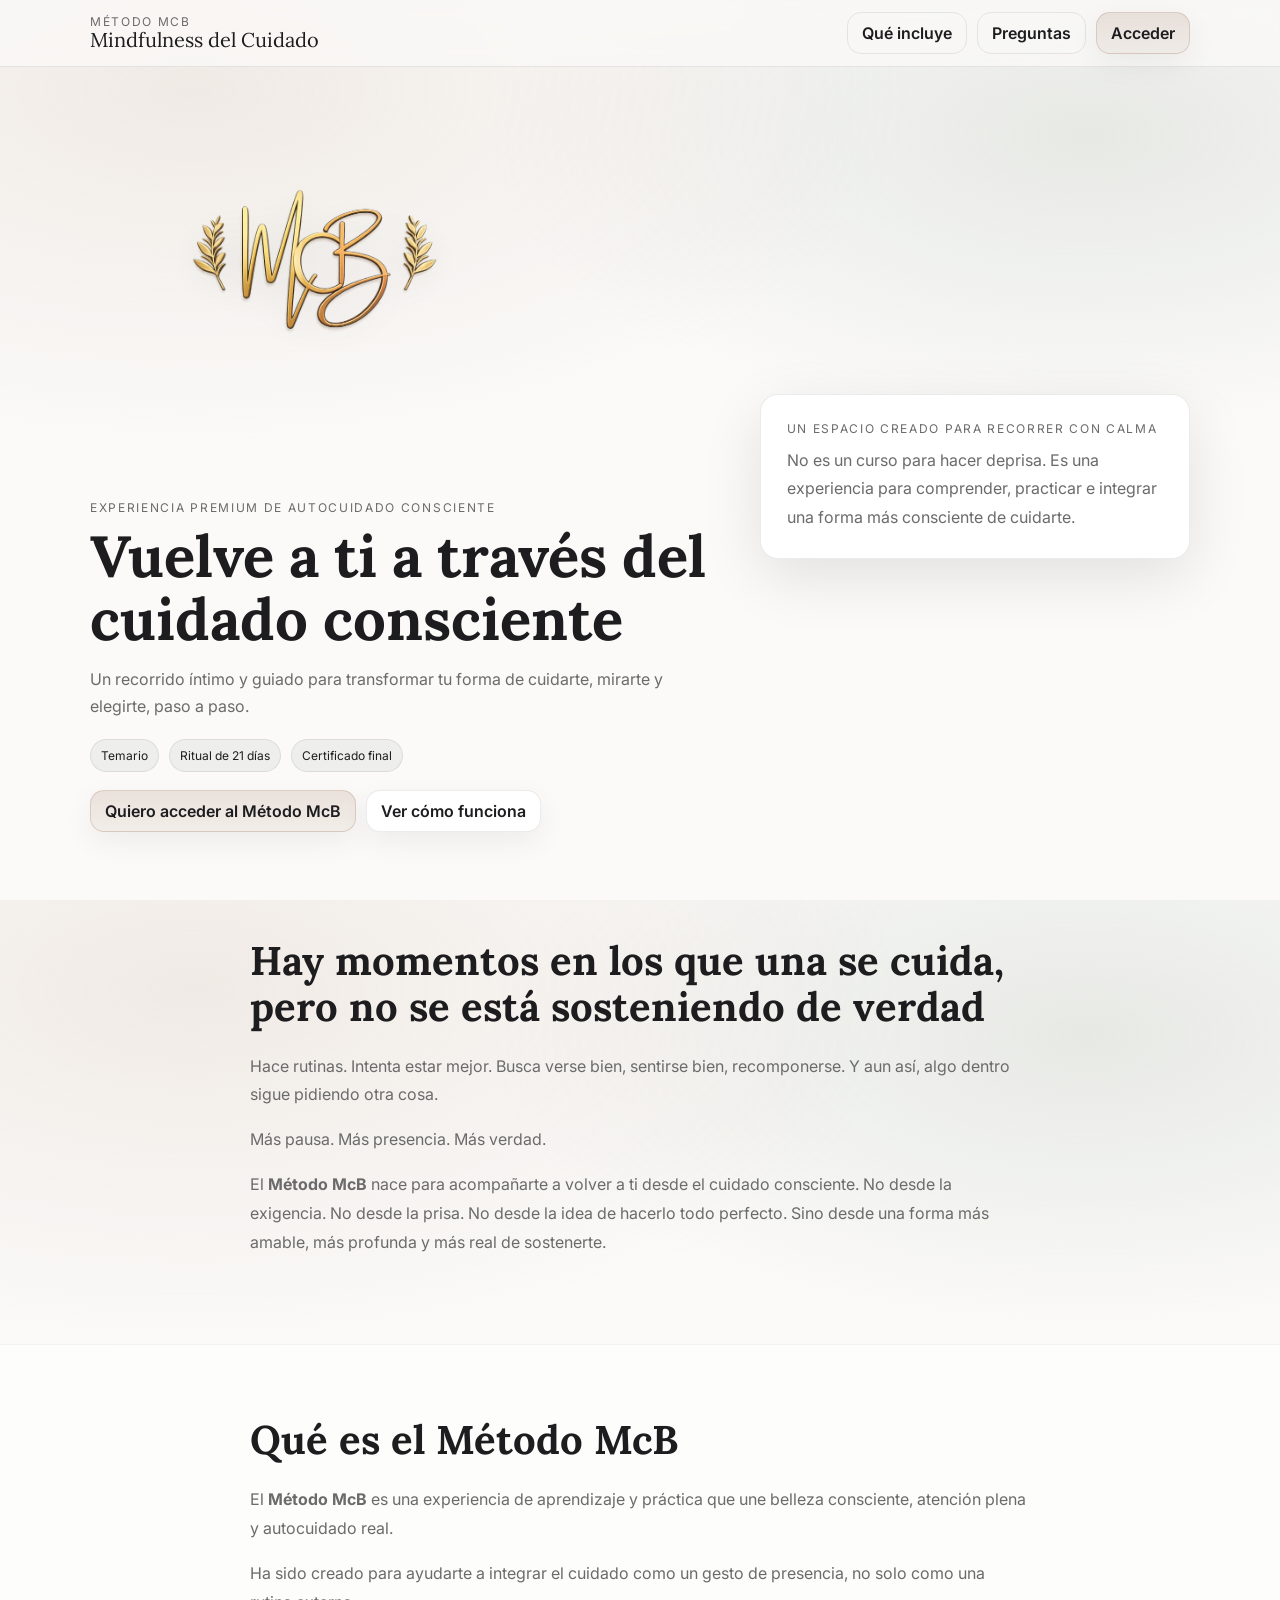
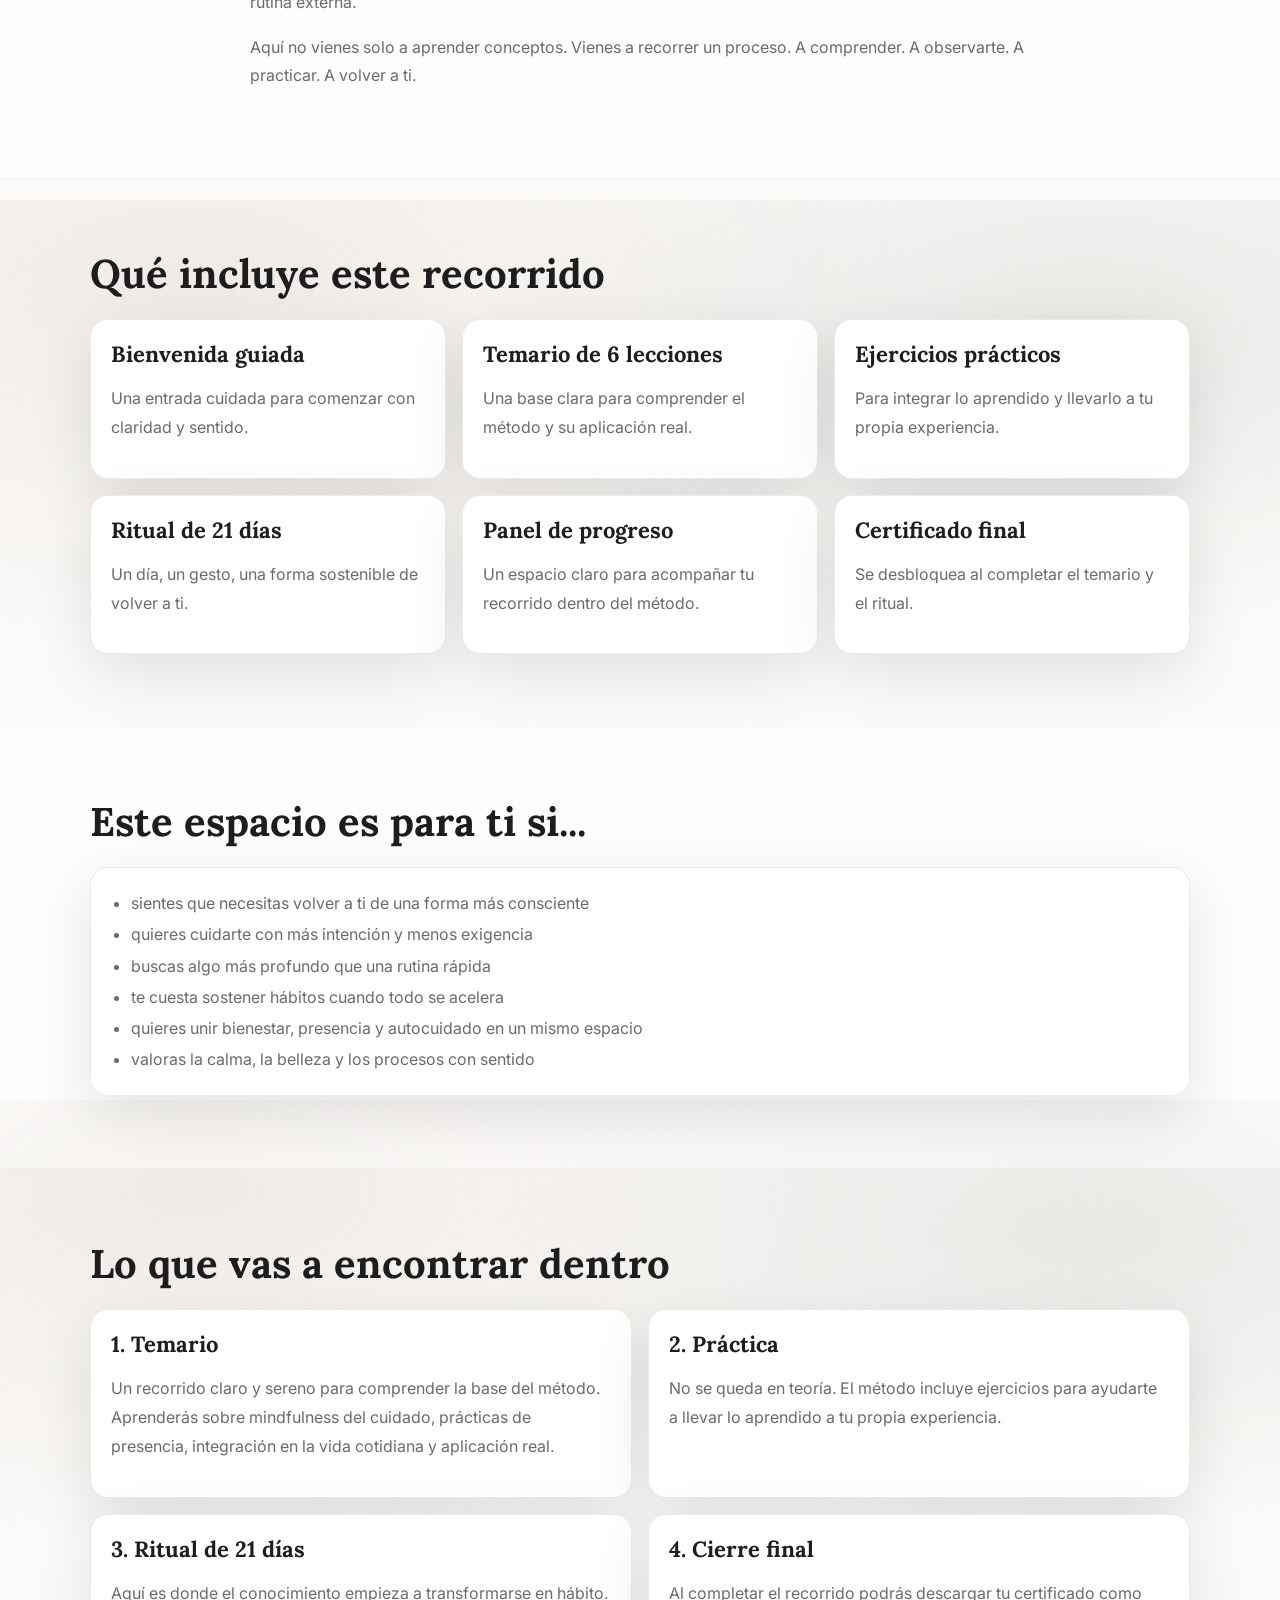
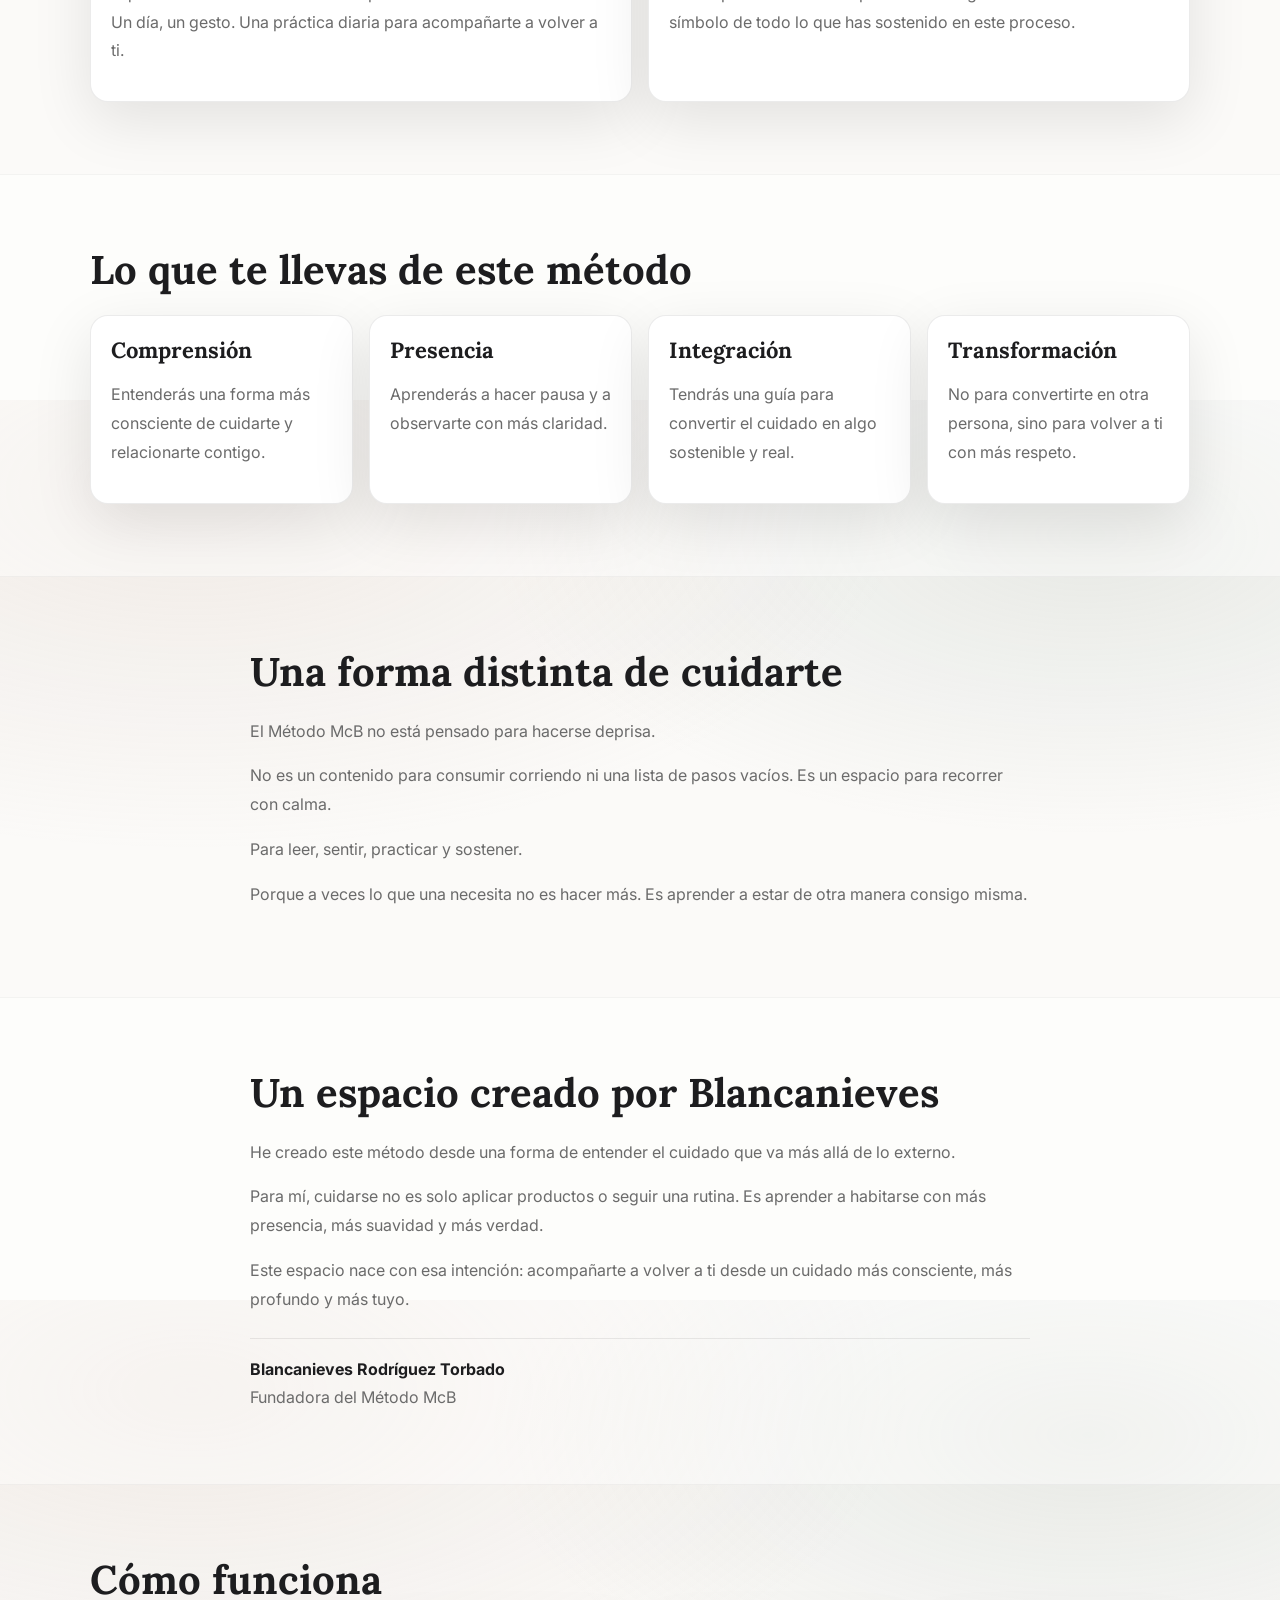
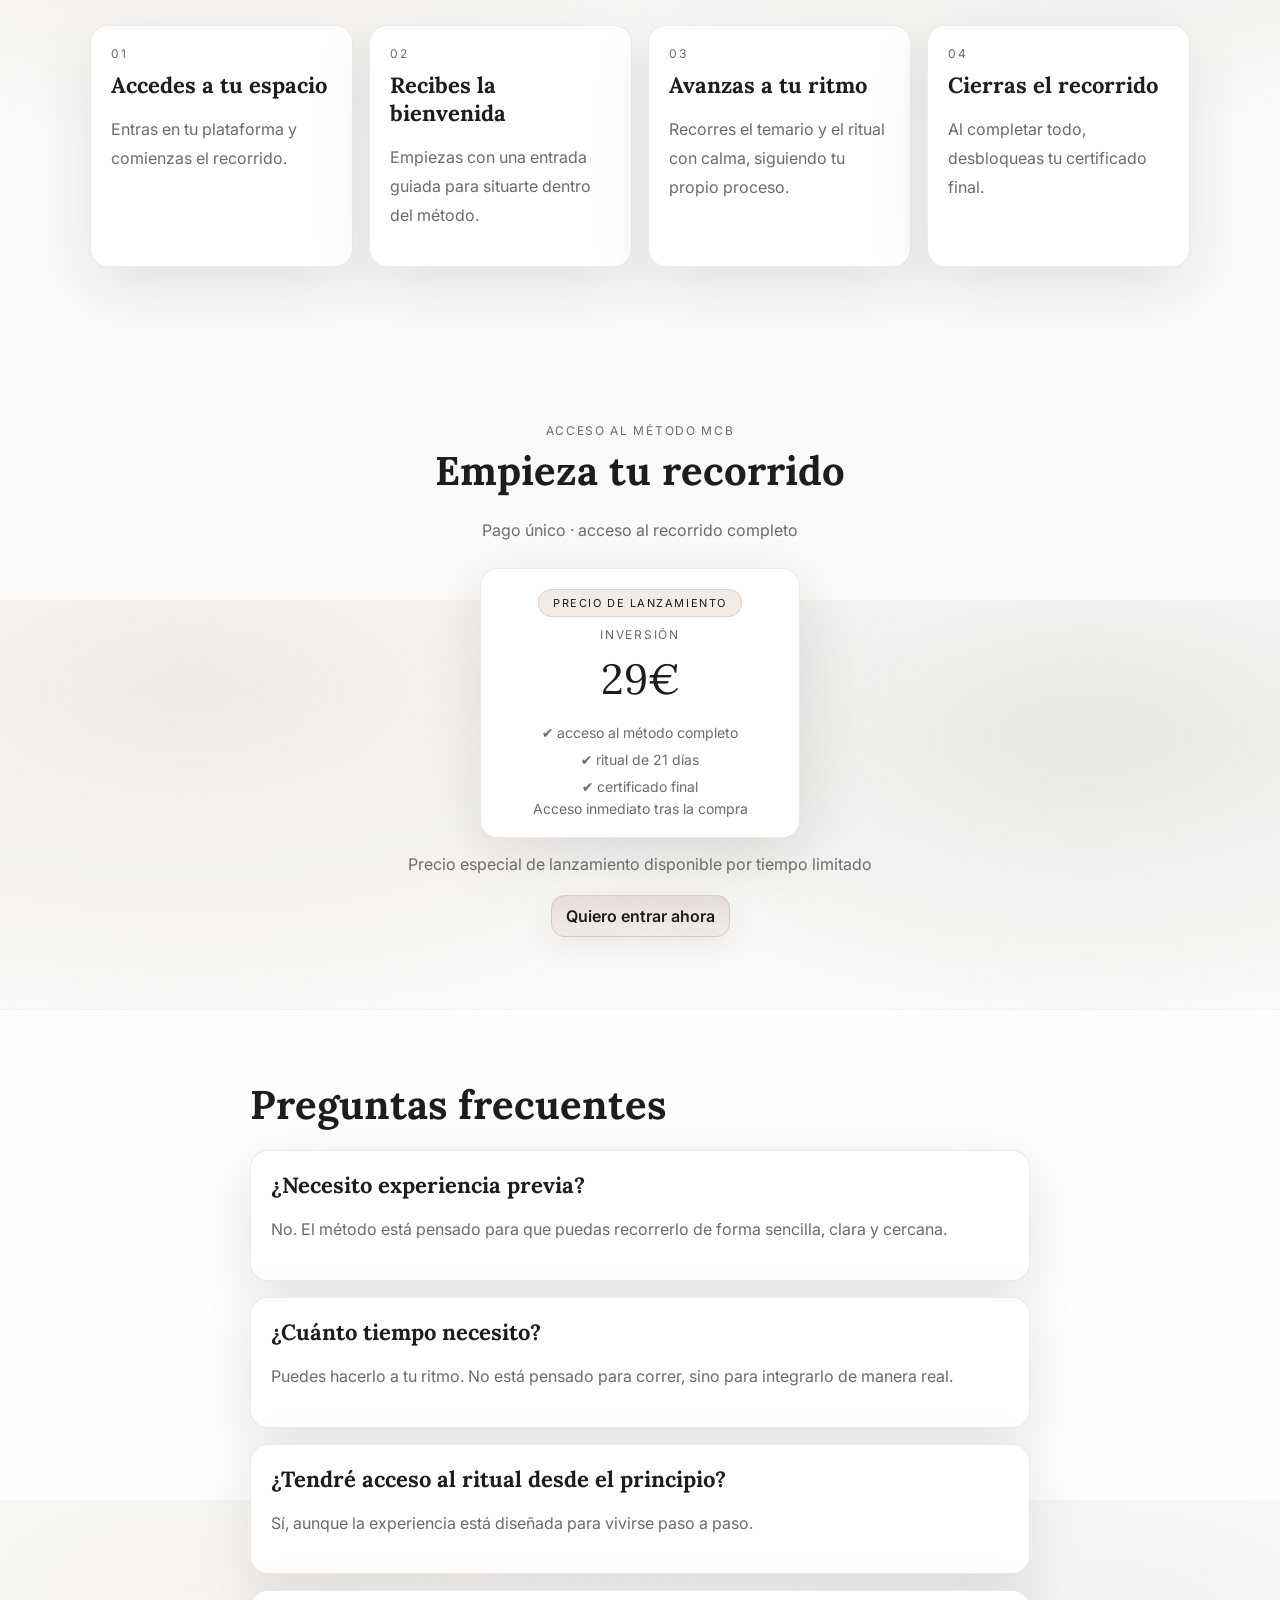
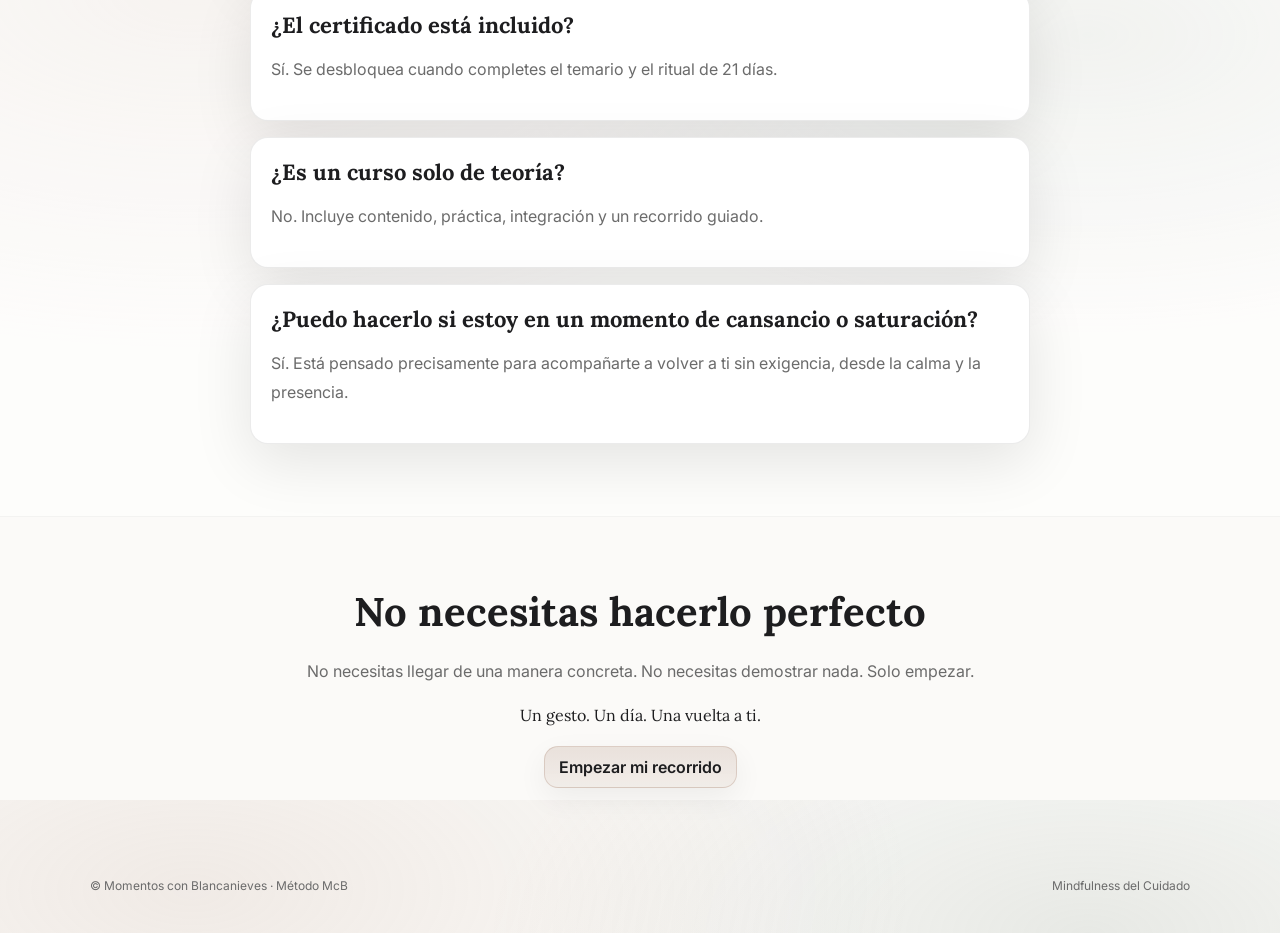
==== commit 6d22149a: "Update index.html" ====
--- a/index.html
+++ b/index.html
@@ -223,7 +223,7 @@
       <nav class="nav">
         <a class="btn ghost" href="#incluye">Qué incluye</a>
         <a class="btn ghost" href="#faq">Preguntas</a>
-        <a class="btn primary" href="./app.html">Acceder</a>
+        <a class="btn primary" href="./pago.html">Acceder</a>
       </nav>
     </div>
   </header>
@@ -235,10 +235,10 @@
           <img src="./logotipo3d.png" class="hero-logo" alt="Método McB">
           <div class="eyebrow">Experiencia premium de autocuidado consciente</div>
           <h1>Vuelve a ti a través del cuidado consciente</h1>
-         <p class="hero-text">
-Un recorrido íntimo y guiado para transformar la forma en que te cuidas,
-te miras y te eliges, paso a paso.
-</p>
+          <p class="hero-text">
+            Un recorrido íntimo y guiado para transformar tu forma de cuidarte,
+            mirarte y elegirte, paso a paso.
+          </p>
 
           <div class="hero-pills">
             <span class="pill">Temario</span>
@@ -247,7 +247,7 @@
           </div>
 
           <div class="hero-actions">
-            <a class="btn primary" href="./app.html">Comenzar el Método McB</a>
+            <a class="btn primary" href="./pago.html">Quiero acceder al Método McB</a>
             <a class="btn" href="#como-funciona">Ver cómo funciona</a>
           </div>
         </div>
@@ -493,7 +493,7 @@
         <p class="launch-note">Precio especial de lanzamiento disponible por tiempo limitado</p>
 
         <div class="hero-actions center-actions">
-          <a class="btn primary" href="./app.html">Quiero entrar ahora</a>
+          <a class="btn primary" href="./pago.html">Quiero entrar ahora</a>
         </div>
       </div>
     </section>
@@ -539,7 +539,7 @@
         </p>
         <p class="closing-line">Un gesto. Un día. Una vuelta a ti.</p>
         <div class="hero-actions center-actions">
-          <a class="btn primary" href="./app.html">Empezar mi recorrido</a>
+          <a class="btn primary" href="./pago.html">Empezar mi recorrido</a>
         </div>
       </div>
     </section>
--- a/styles.css
+++ b/styles.css
@@ -249,11 +249,10 @@
 }
 
 .hero-logo{
-  width:190px;
-  max-width:42vw;
-  margin-bottom:22px;
+  width:450px;
+  margin-bottom:75px;
   opacity:.95;
-  filter: drop-shadow(0 6px 14px rgba(0,0,0,.08));
+  filter: drop-shadow(0 8px 18px rgba(0,0,0,.08));
 }
 .launch-badge{
   display:inline-block;
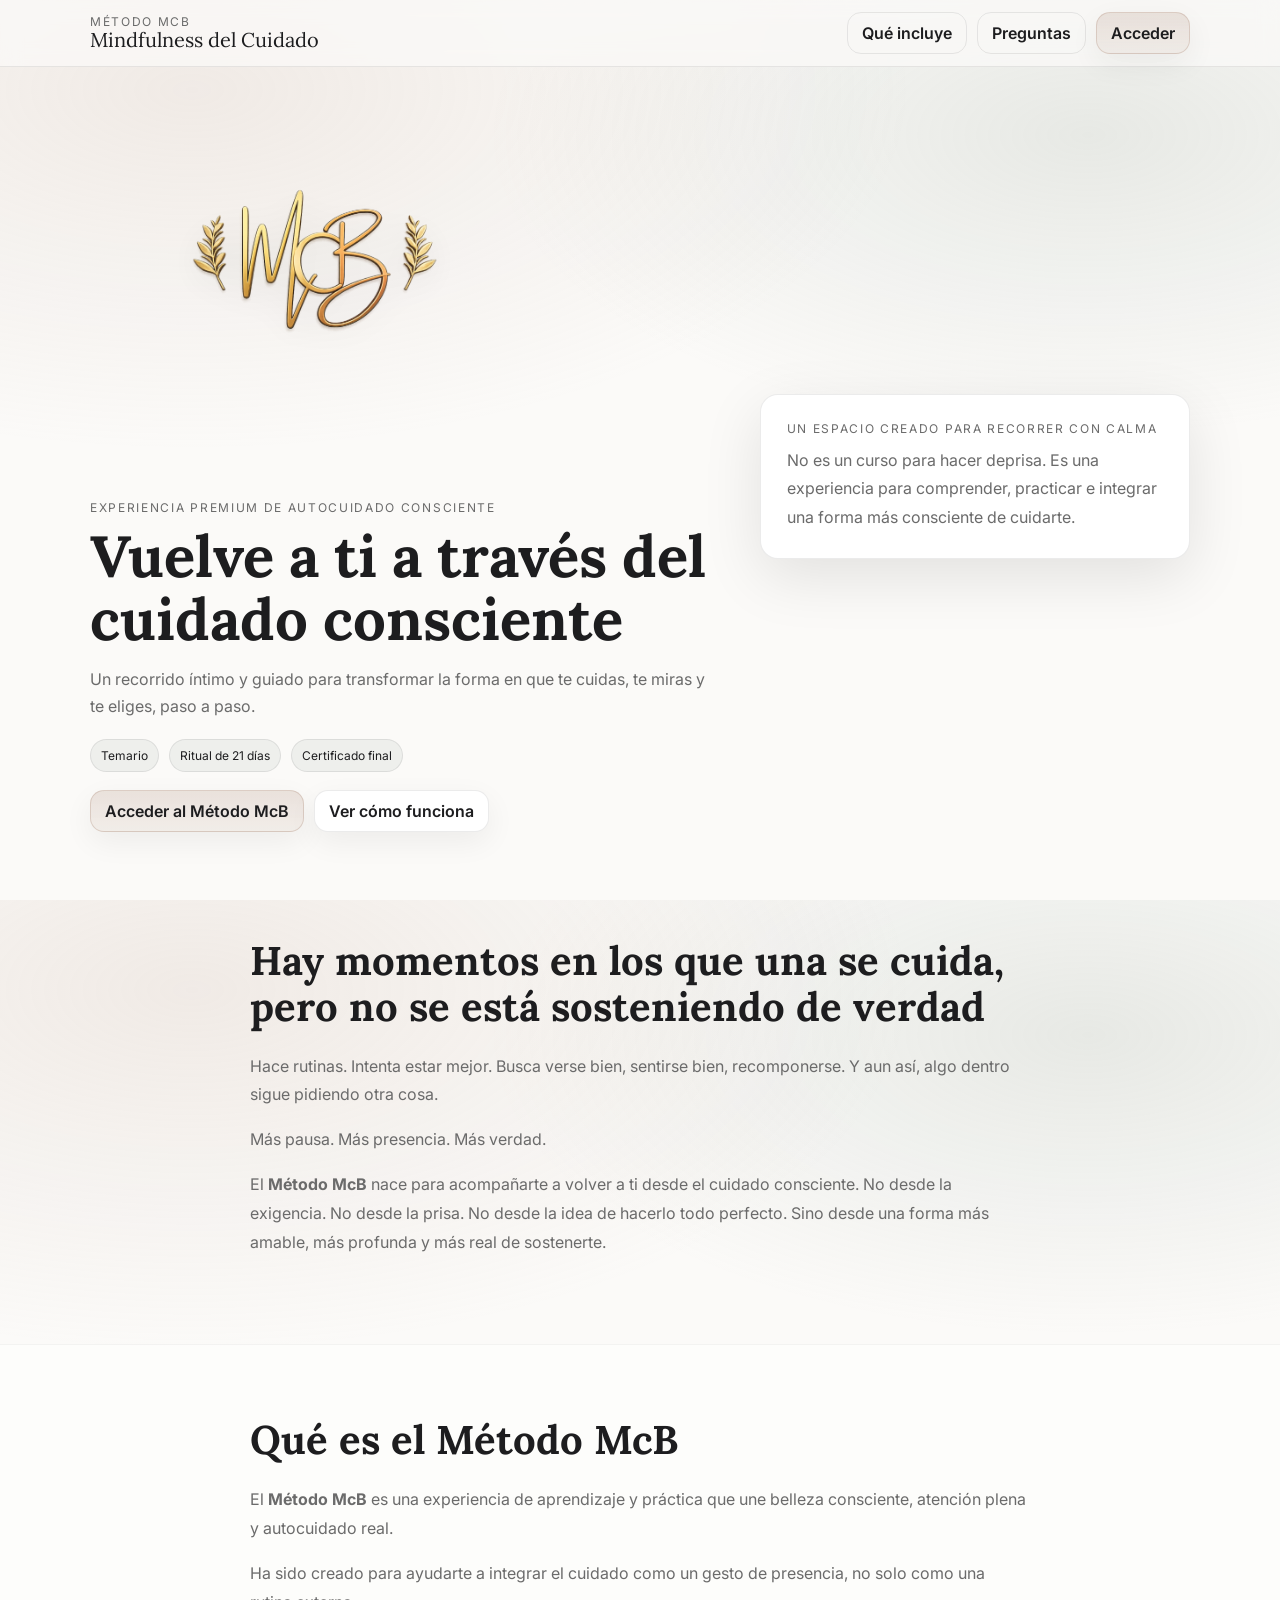
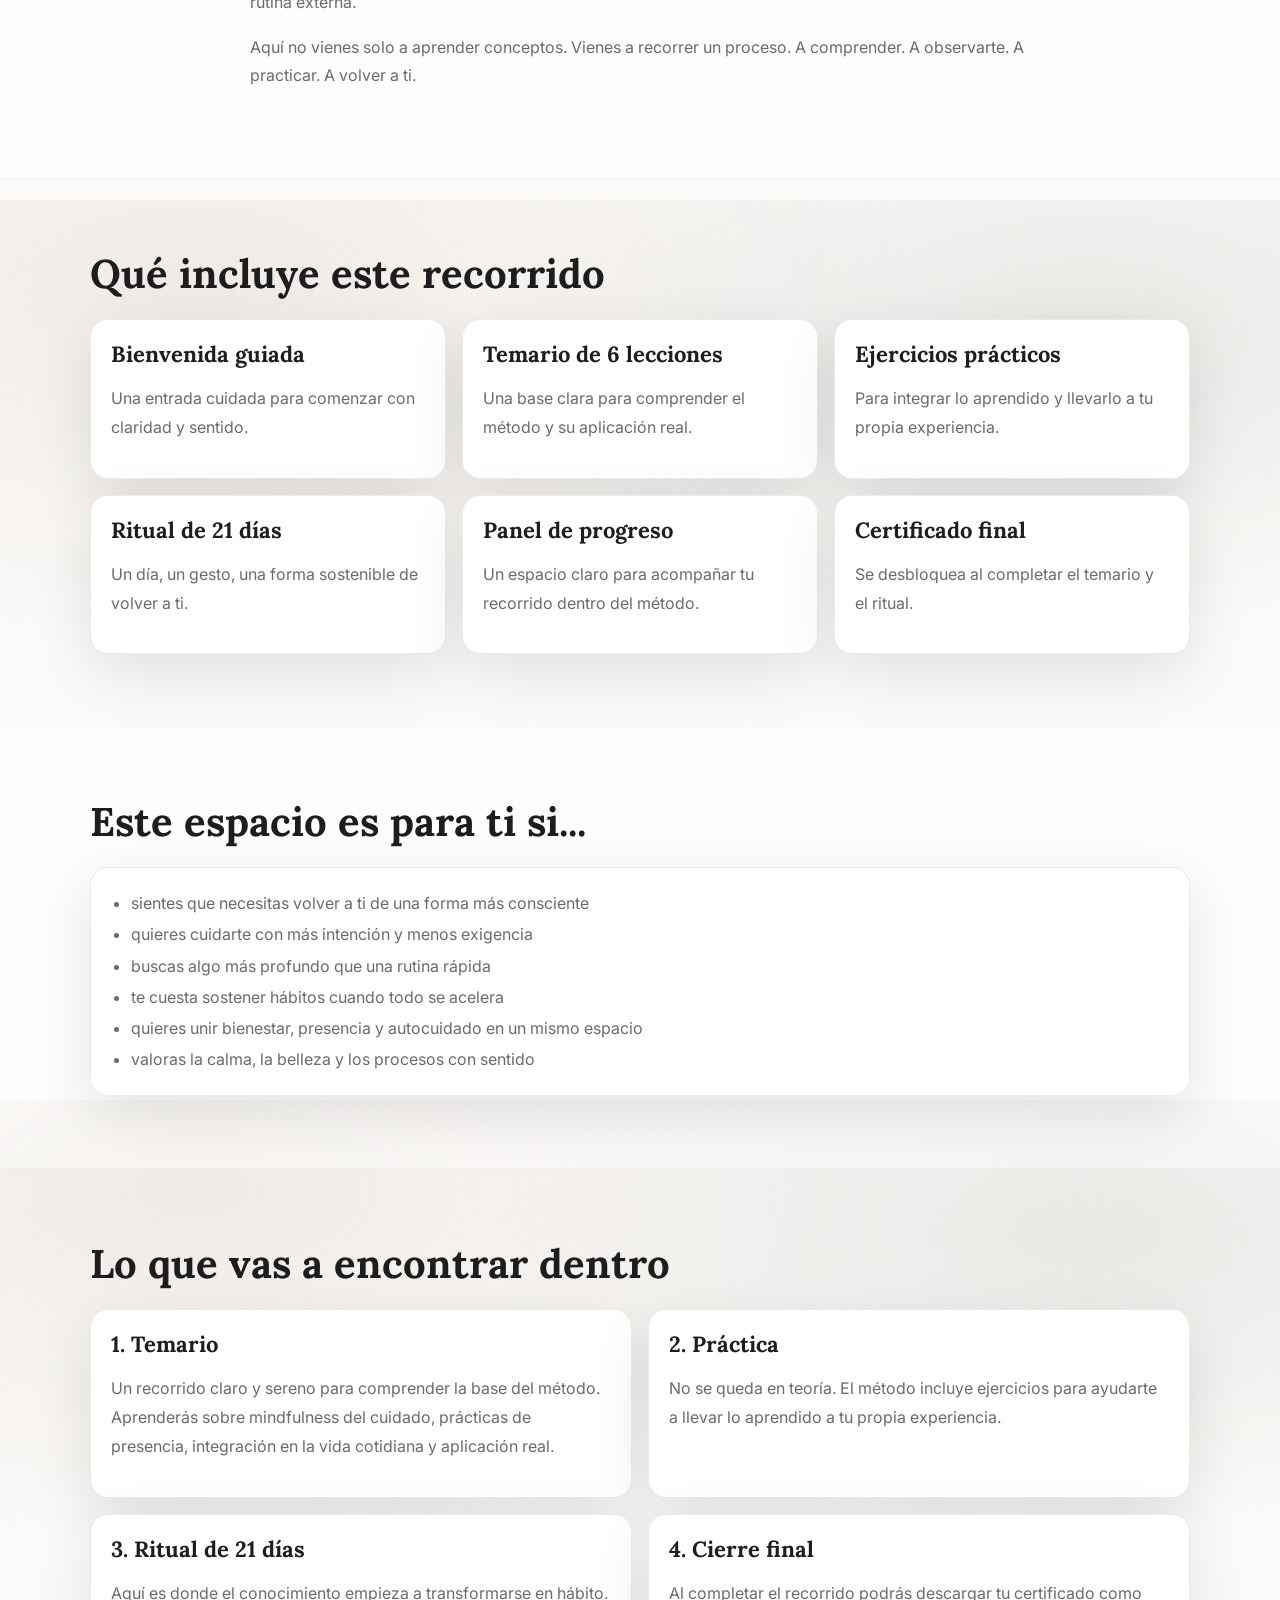
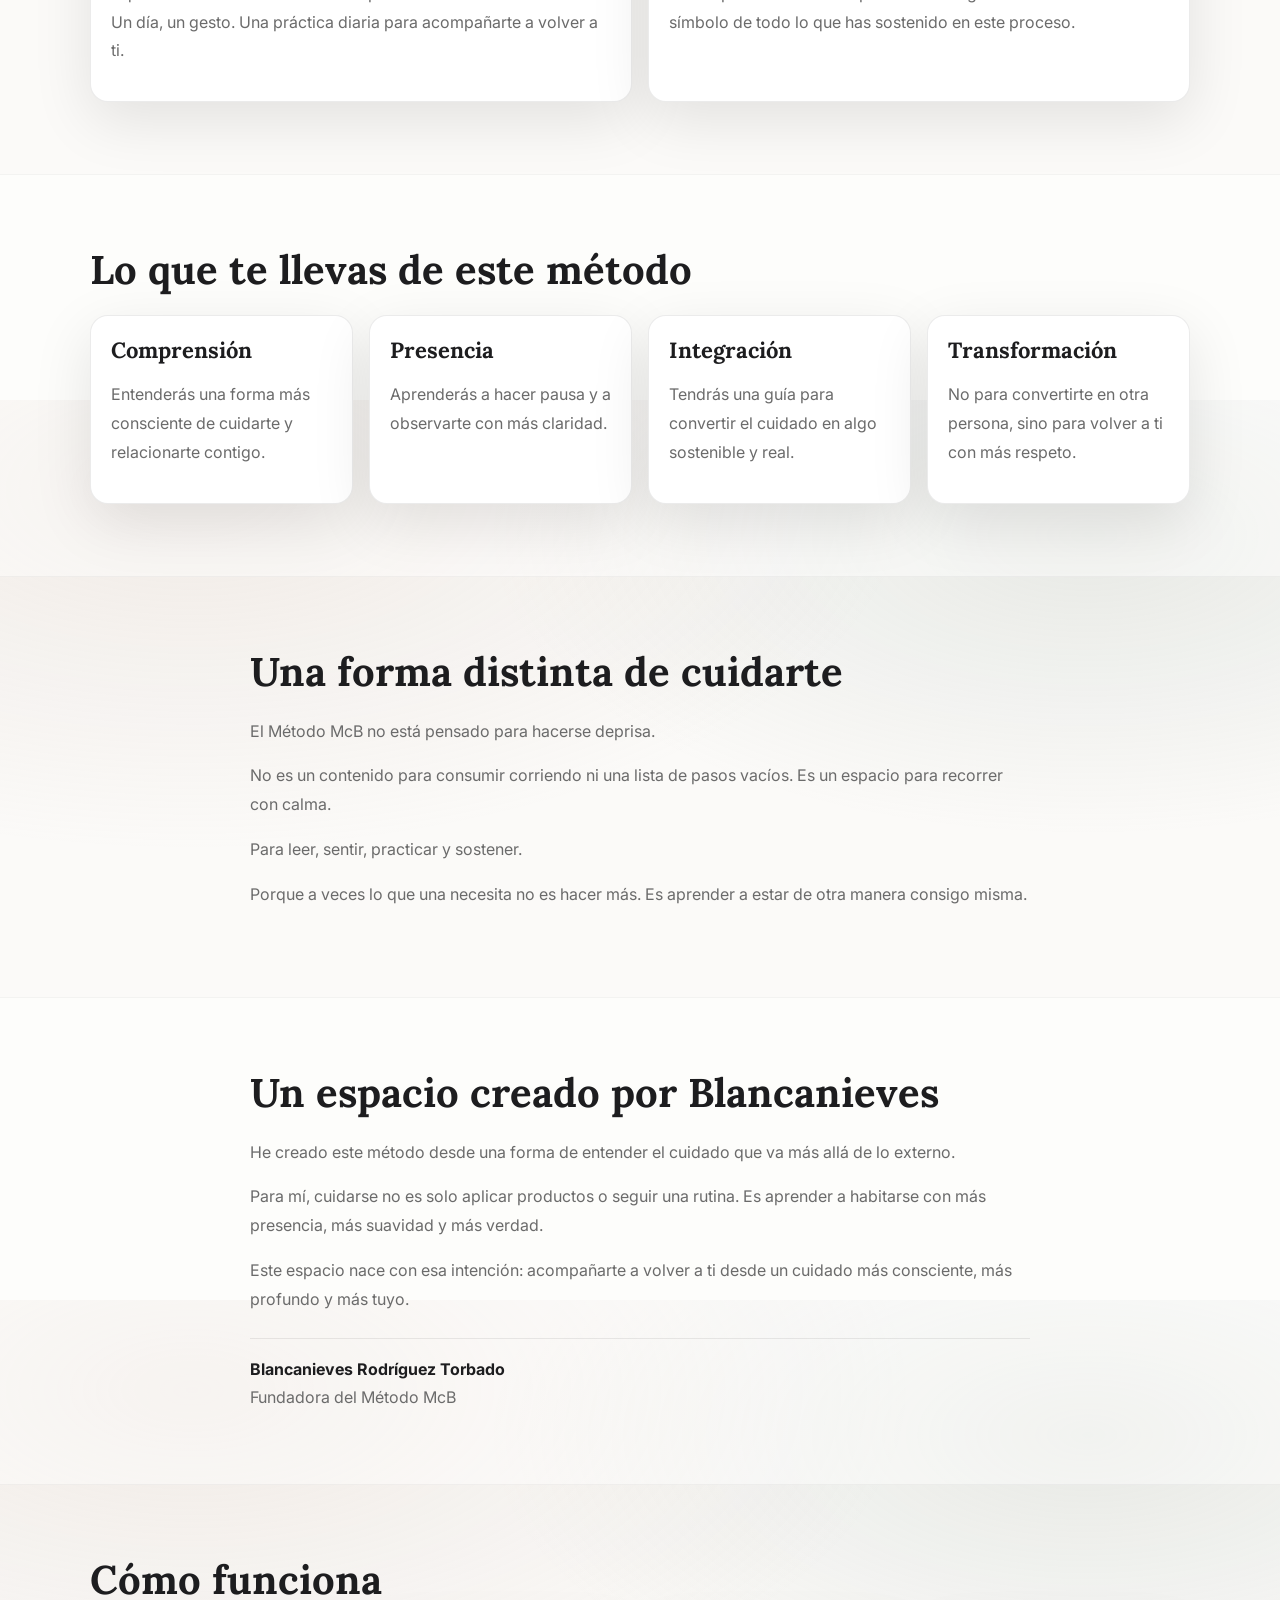
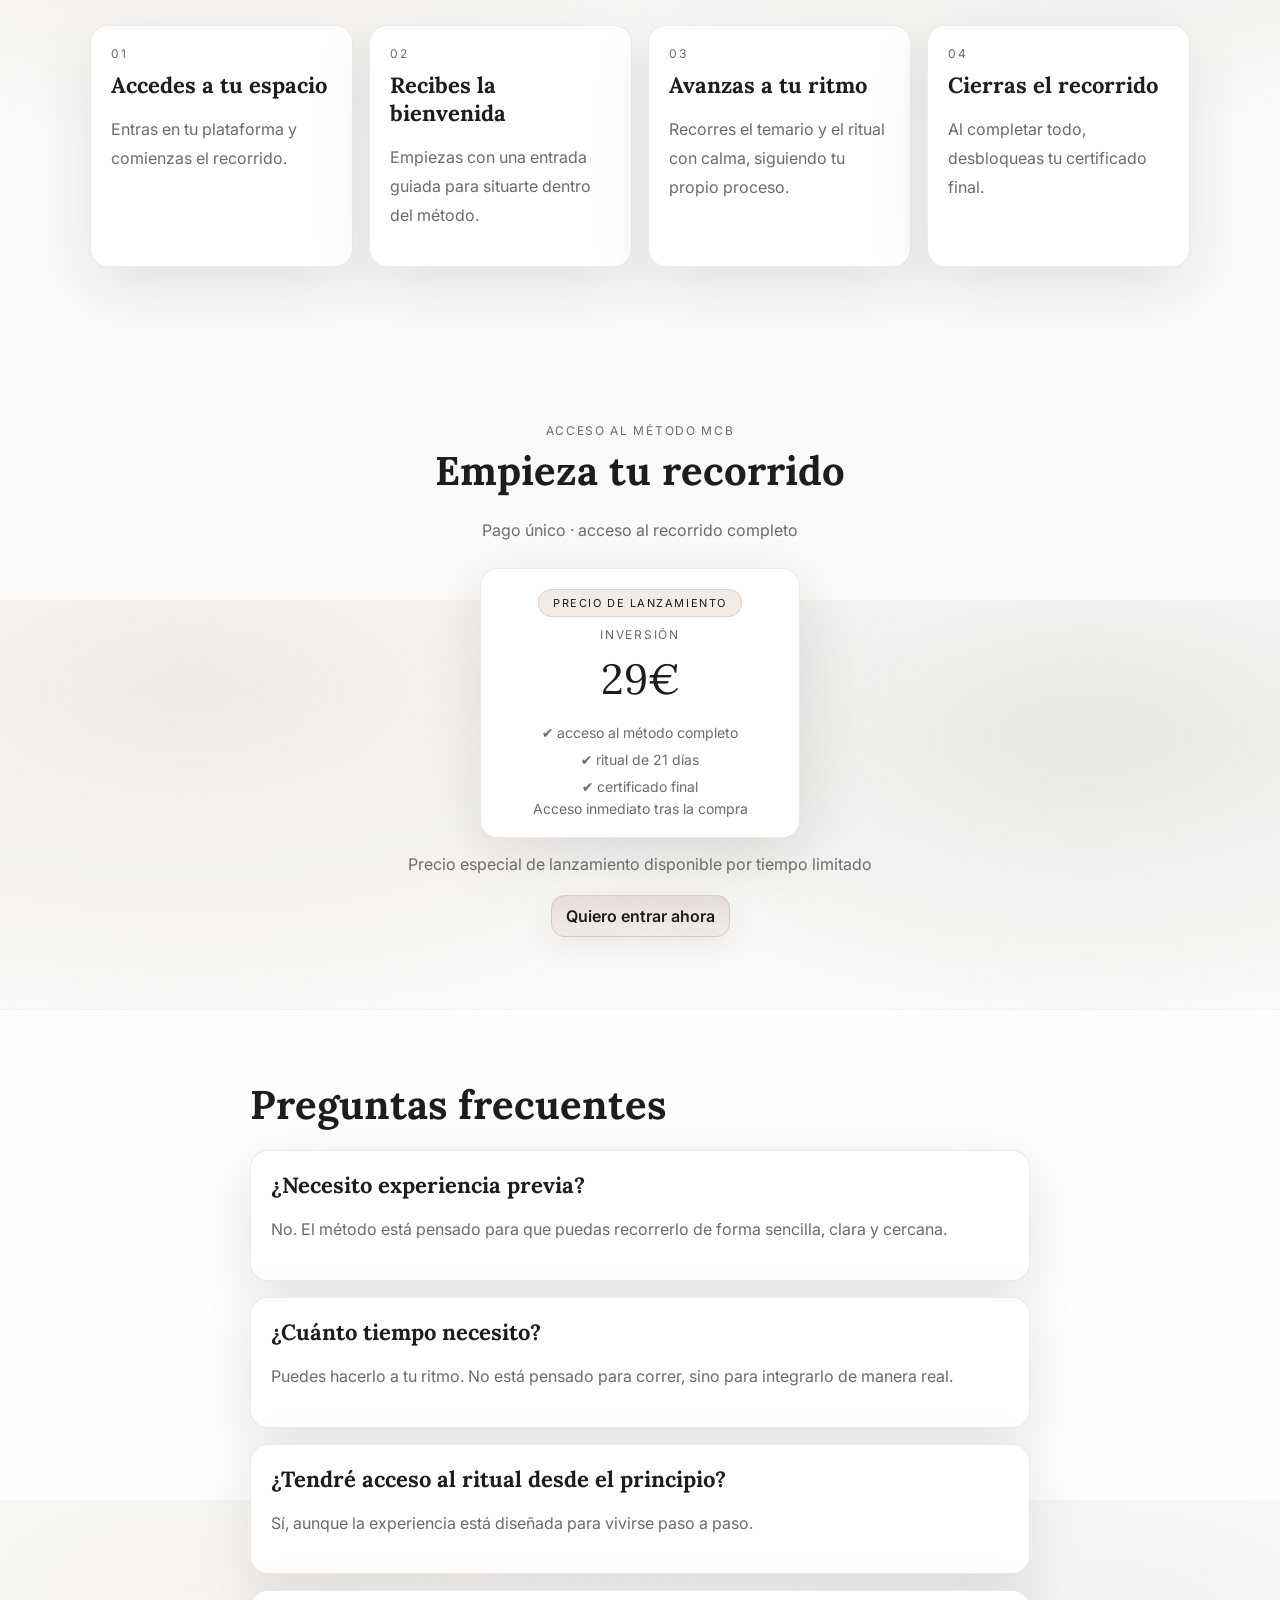
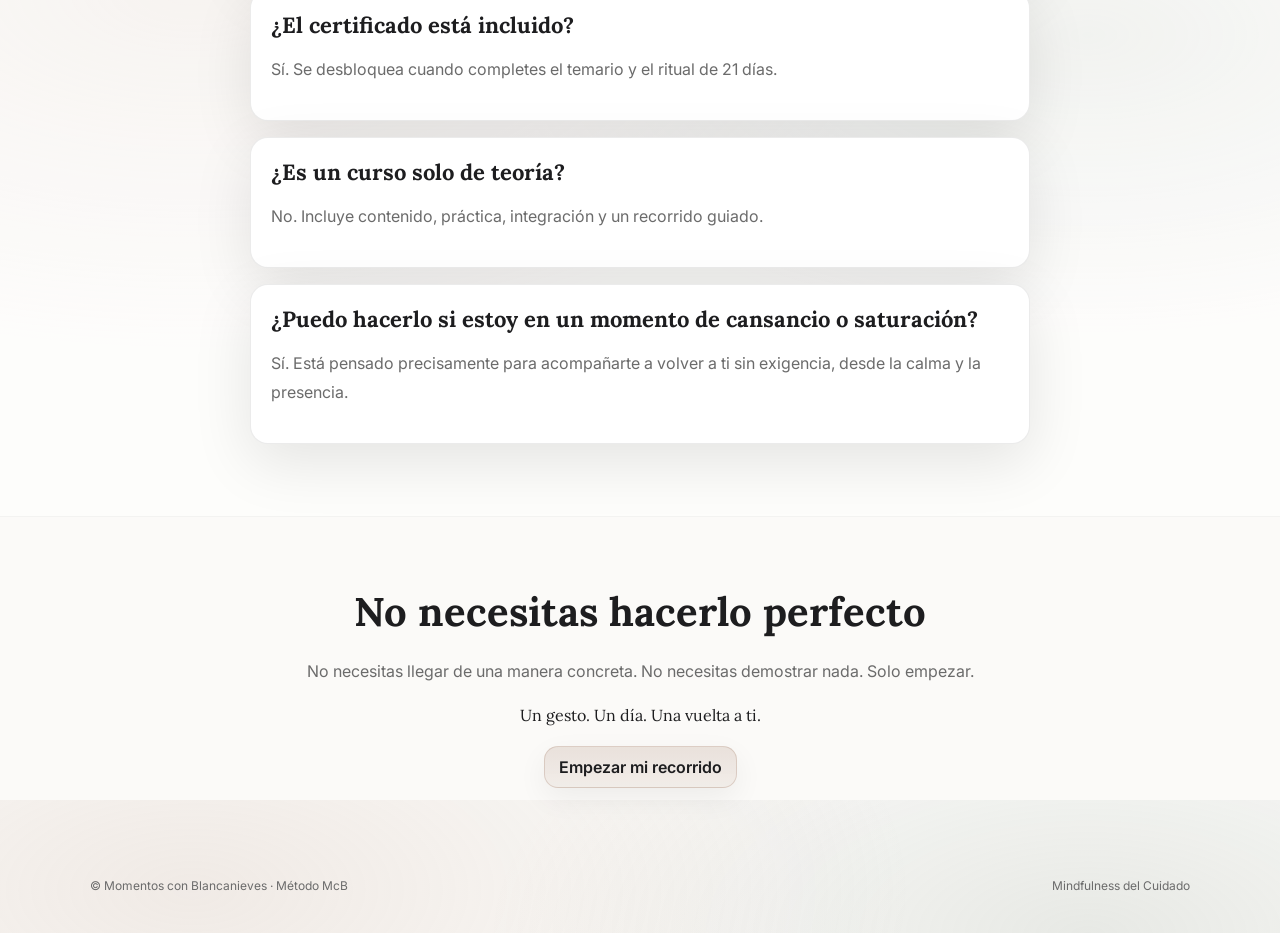
==== commit a46543ef: "Update index.html" ====
--- a/index.html
+++ b/index.html
@@ -223,7 +223,7 @@
       <nav class="nav">
         <a class="btn ghost" href="#incluye">Qué incluye</a>
         <a class="btn ghost" href="#faq">Preguntas</a>
-        <a class="btn primary" href="./pago.html">Acceder</a>
+        <a class="btn primary" href="./app.html">Acceder</a>
       </nav>
     </div>
   </header>
@@ -236,8 +236,8 @@
           <div class="eyebrow">Experiencia premium de autocuidado consciente</div>
           <h1>Vuelve a ti a través del cuidado consciente</h1>
           <p class="hero-text">
-            Un recorrido íntimo y guiado para transformar tu forma de cuidarte,
-            mirarte y elegirte, paso a paso.
+            Un recorrido íntimo y guiado para transformar la forma en que te cuidas,
+            te miras y te eliges, paso a paso.
           </p>
 
           <div class="hero-pills">
@@ -247,7 +247,7 @@
           </div>
 
           <div class="hero-actions">
-            <a class="btn primary" href="./pago.html">Quiero acceder al Método McB</a>
+            <a class="btn primary" href="./app.html">Acceder al Método McB</a>
             <a class="btn" href="#como-funciona">Ver cómo funciona</a>
           </div>
         </div>
@@ -493,7 +493,7 @@
         <p class="launch-note">Precio especial de lanzamiento disponible por tiempo limitado</p>
 
         <div class="hero-actions center-actions">
-          <a class="btn primary" href="./pago.html">Quiero entrar ahora</a>
+          <a class="btn primary" href="./app.html">Quiero entrar ahora</a>
         </div>
       </div>
     </section>
@@ -539,7 +539,7 @@
         </p>
         <p class="closing-line">Un gesto. Un día. Una vuelta a ti.</p>
         <div class="hero-actions center-actions">
-          <a class="btn primary" href="./pago.html">Empezar mi recorrido</a>
+          <a class="btn primary" href="./app.html">Empezar mi recorrido</a>
         </div>
       </div>
     </section>
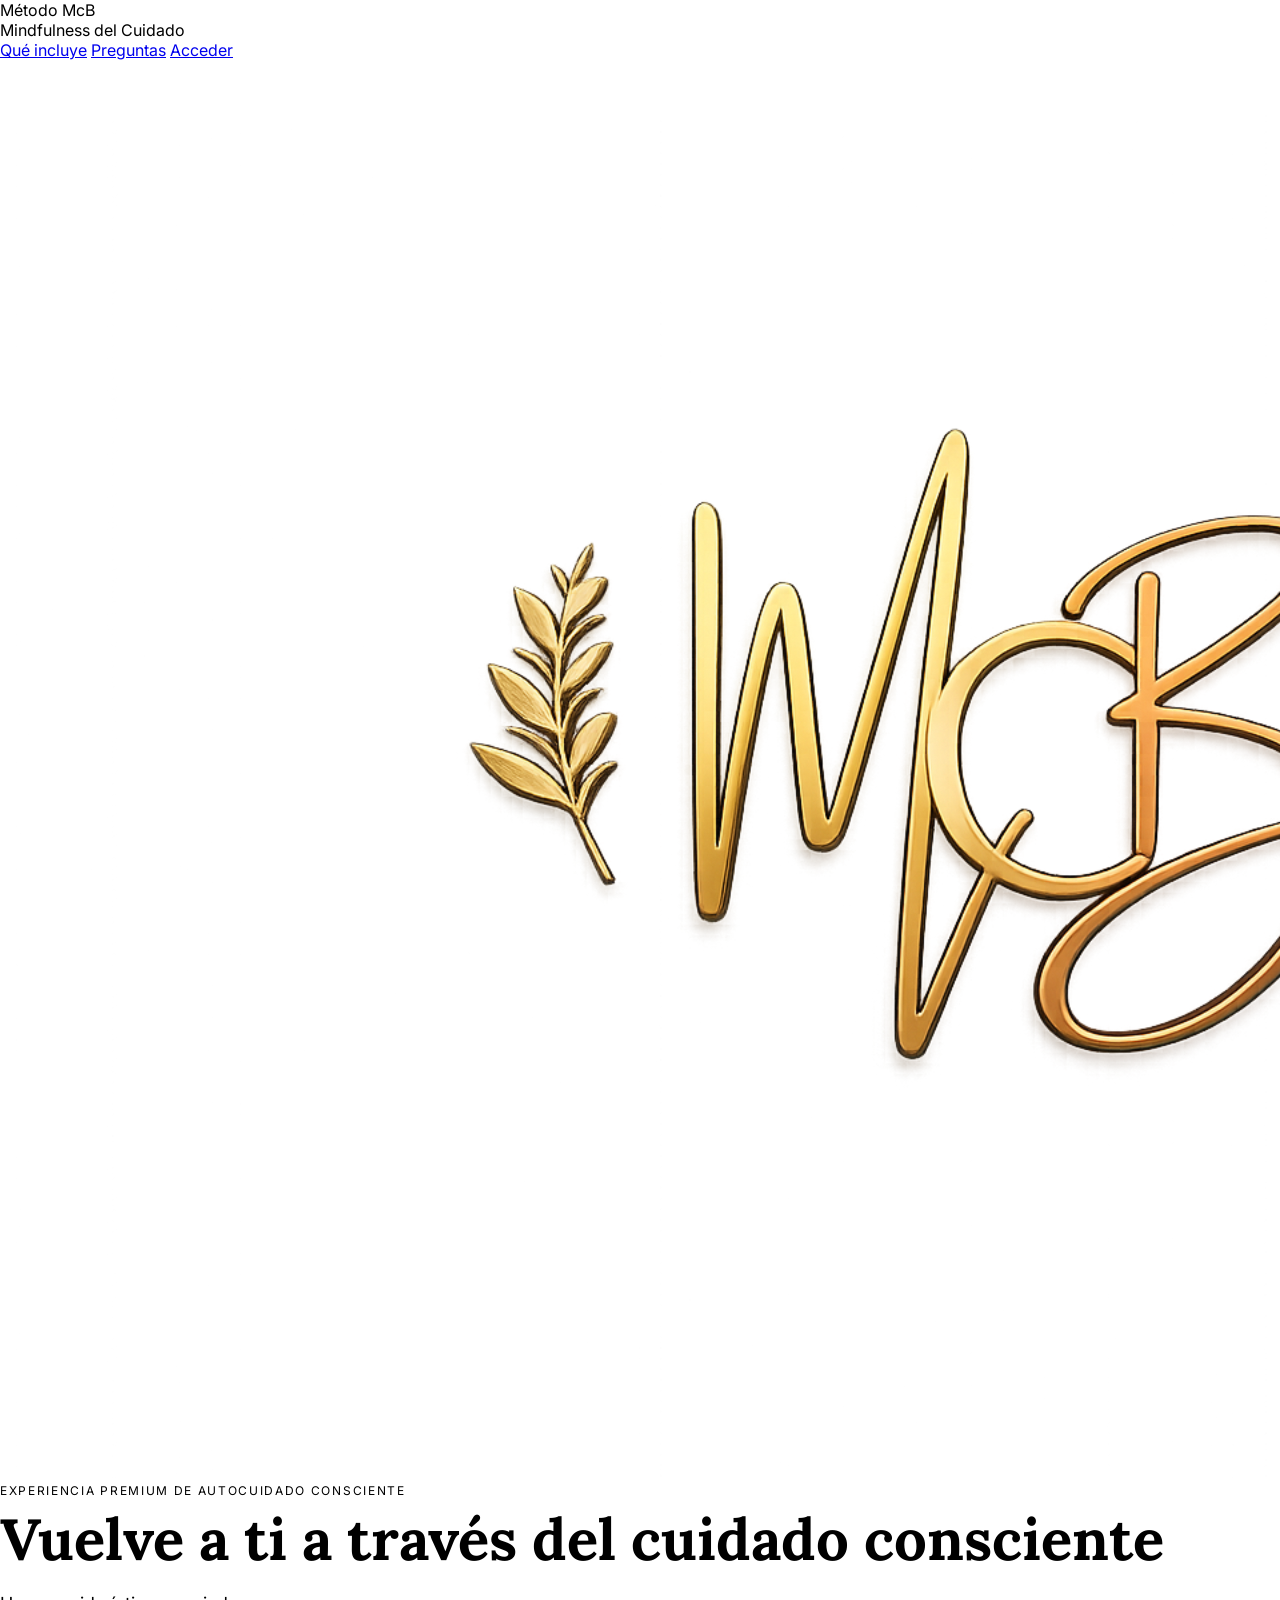
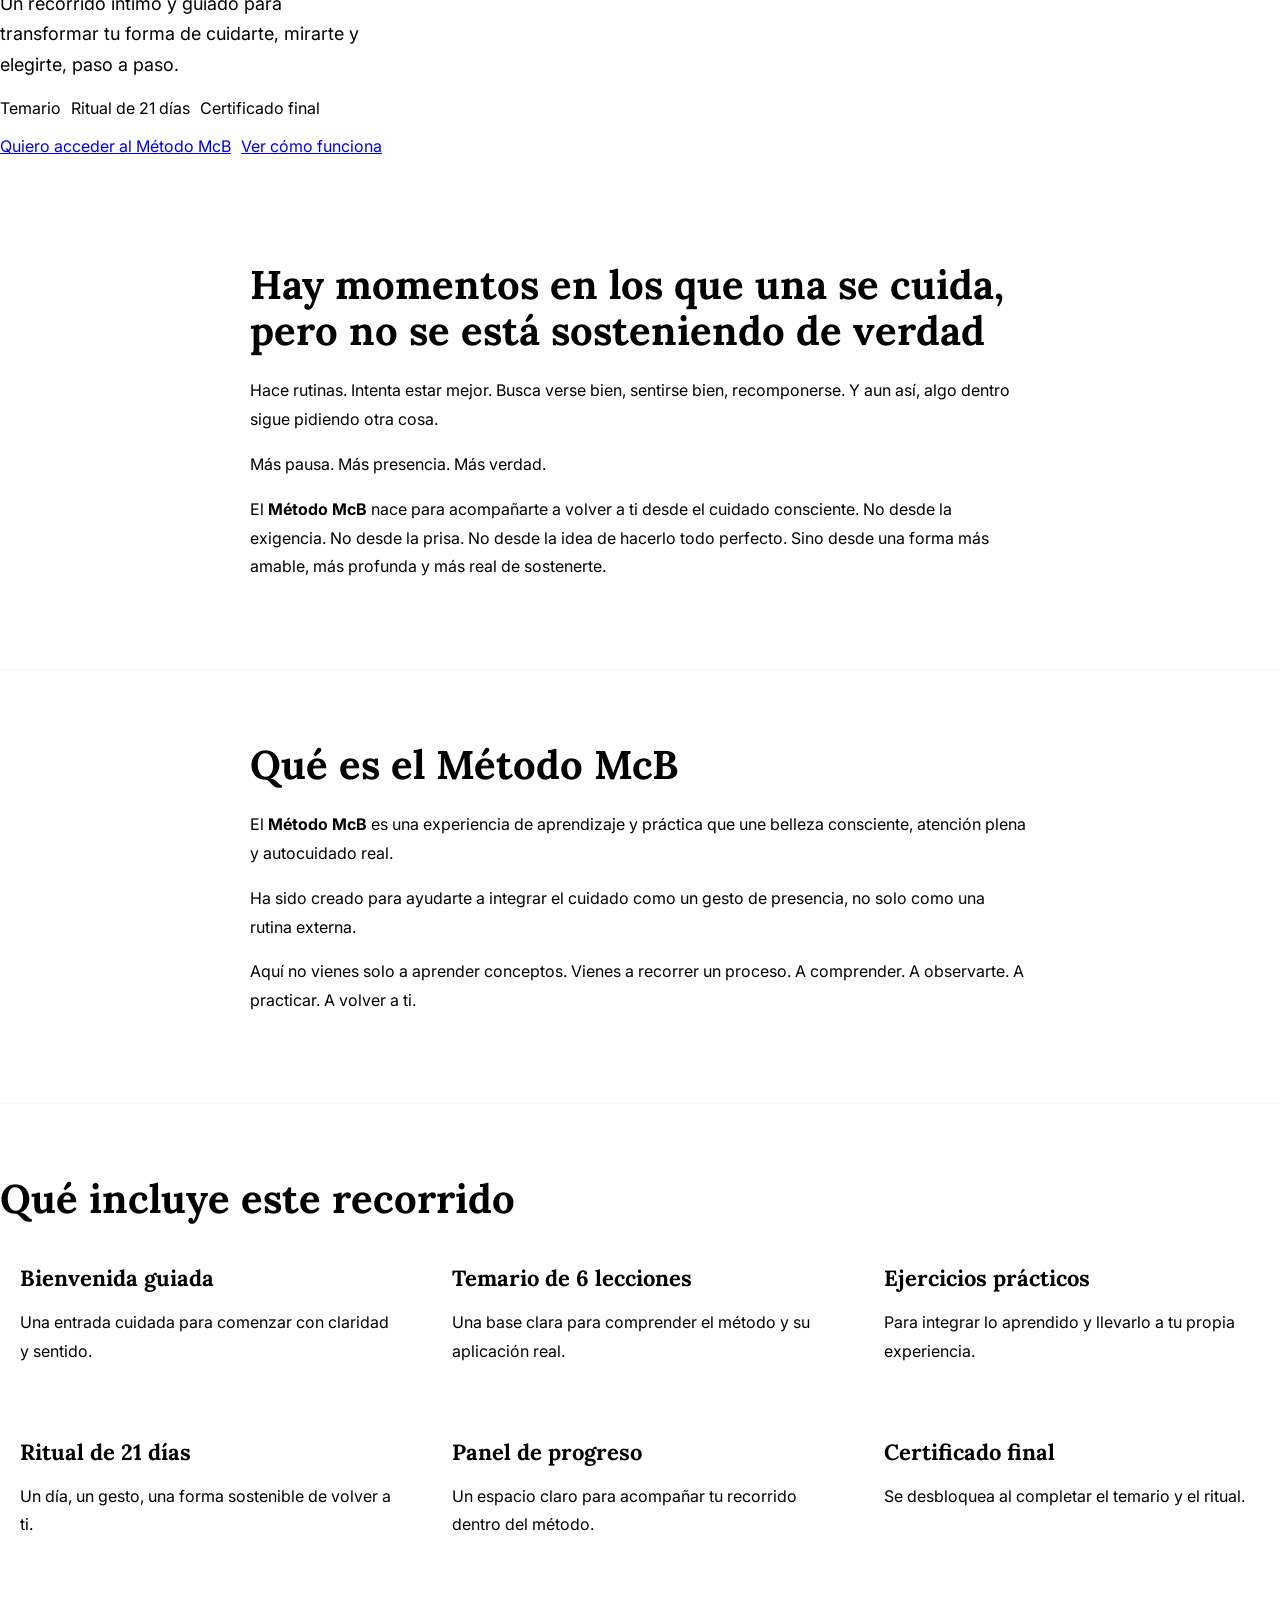
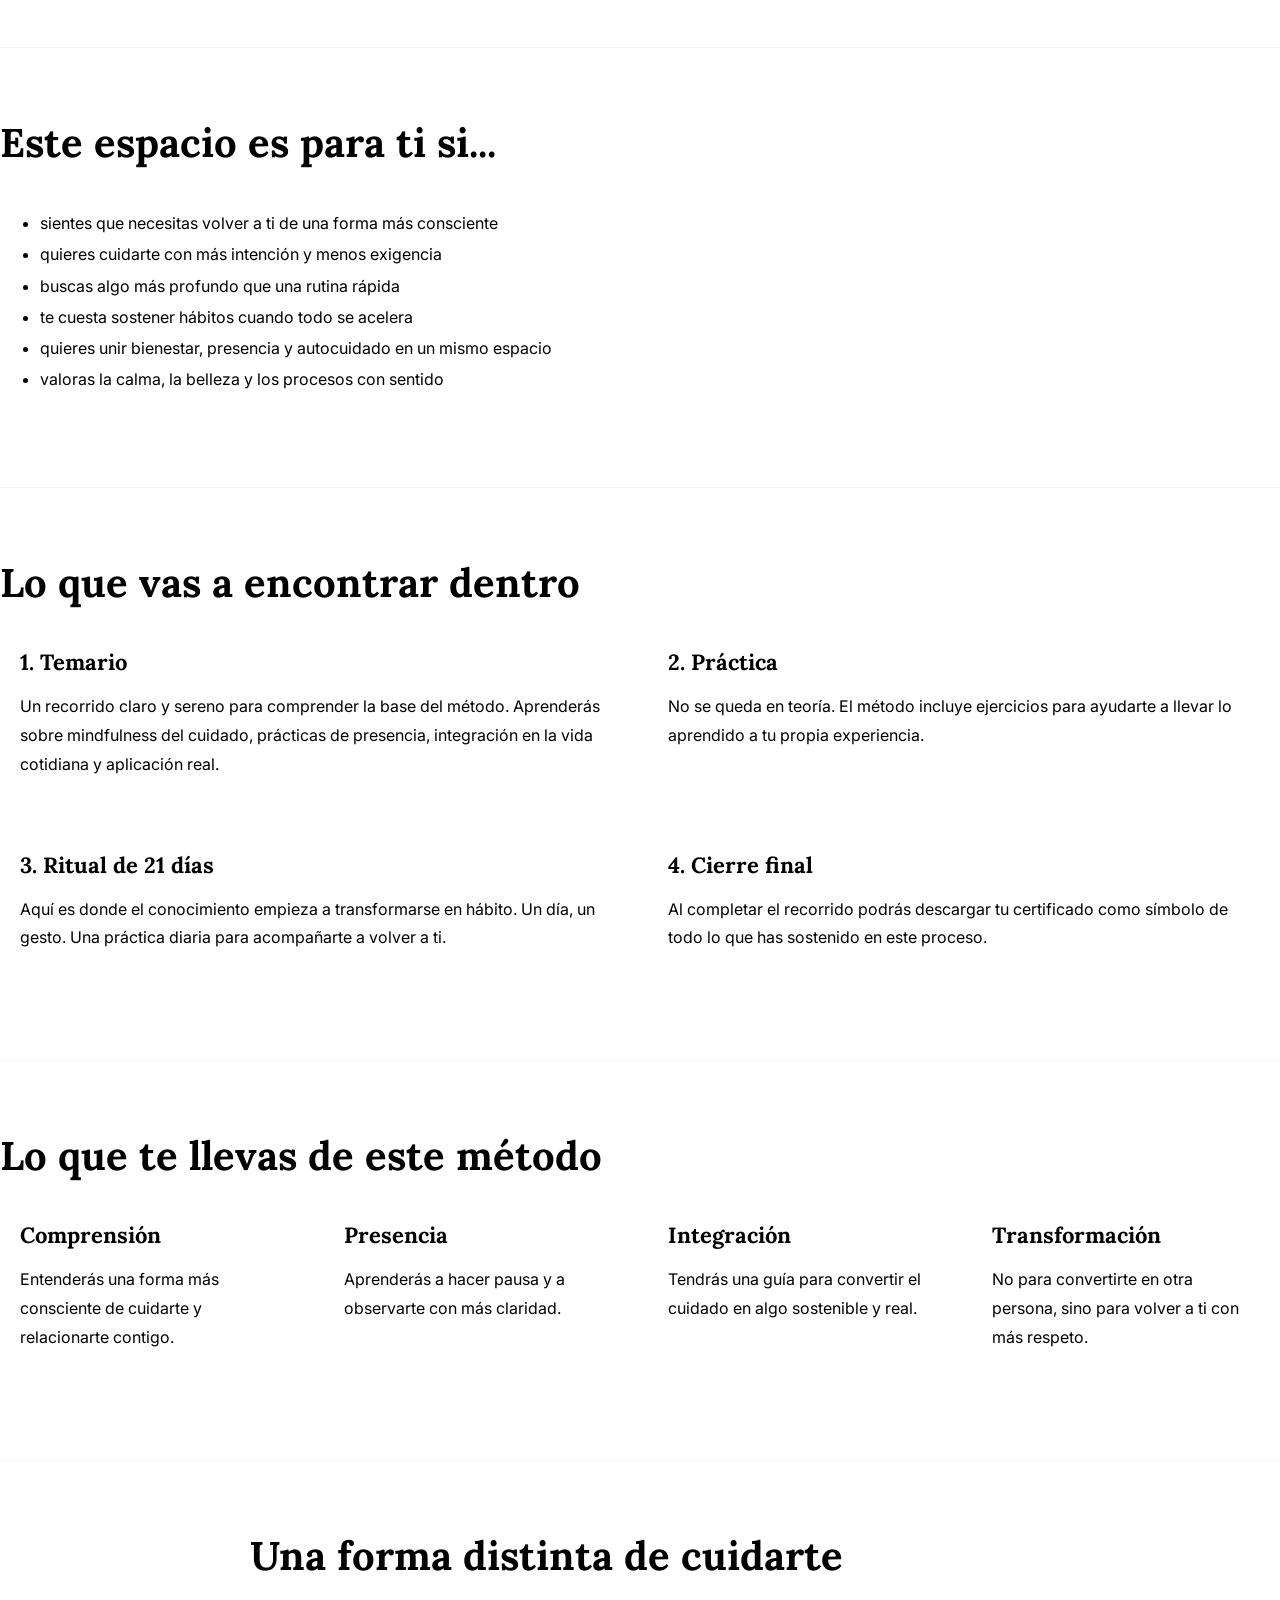
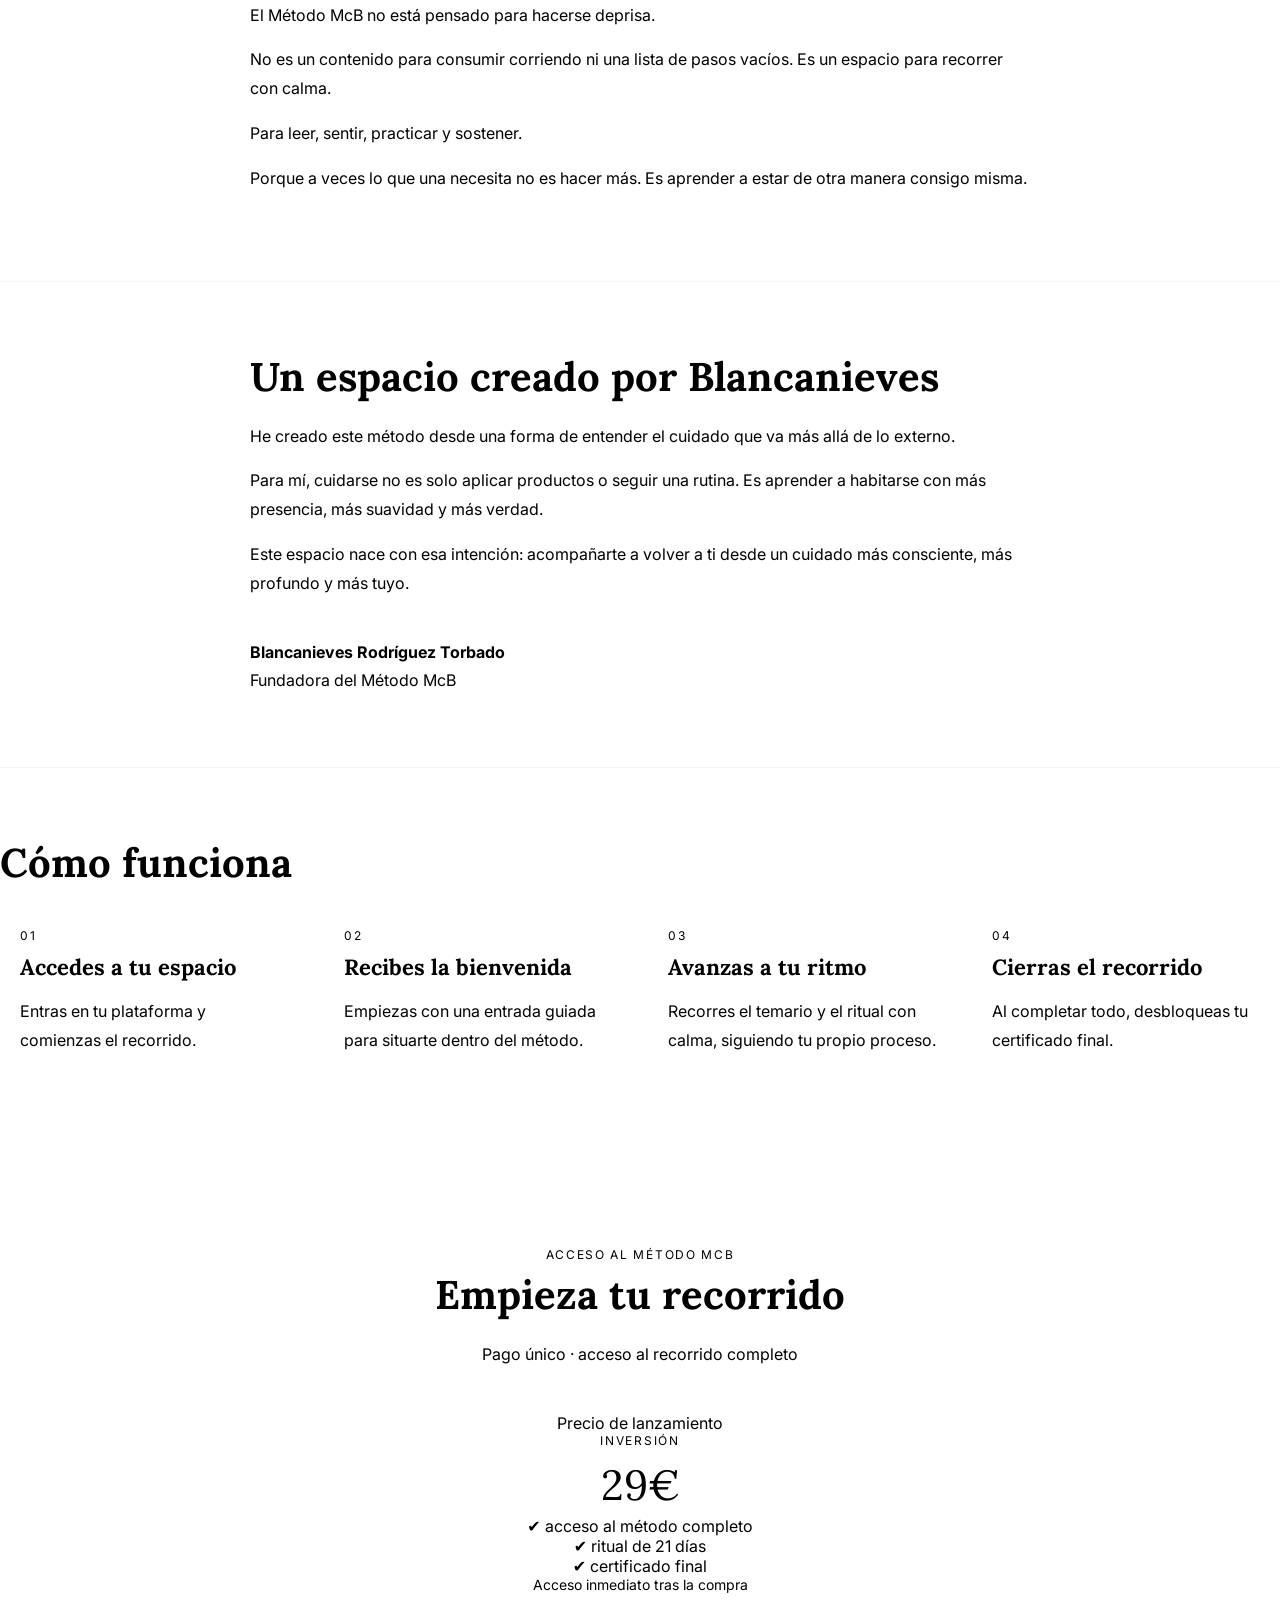
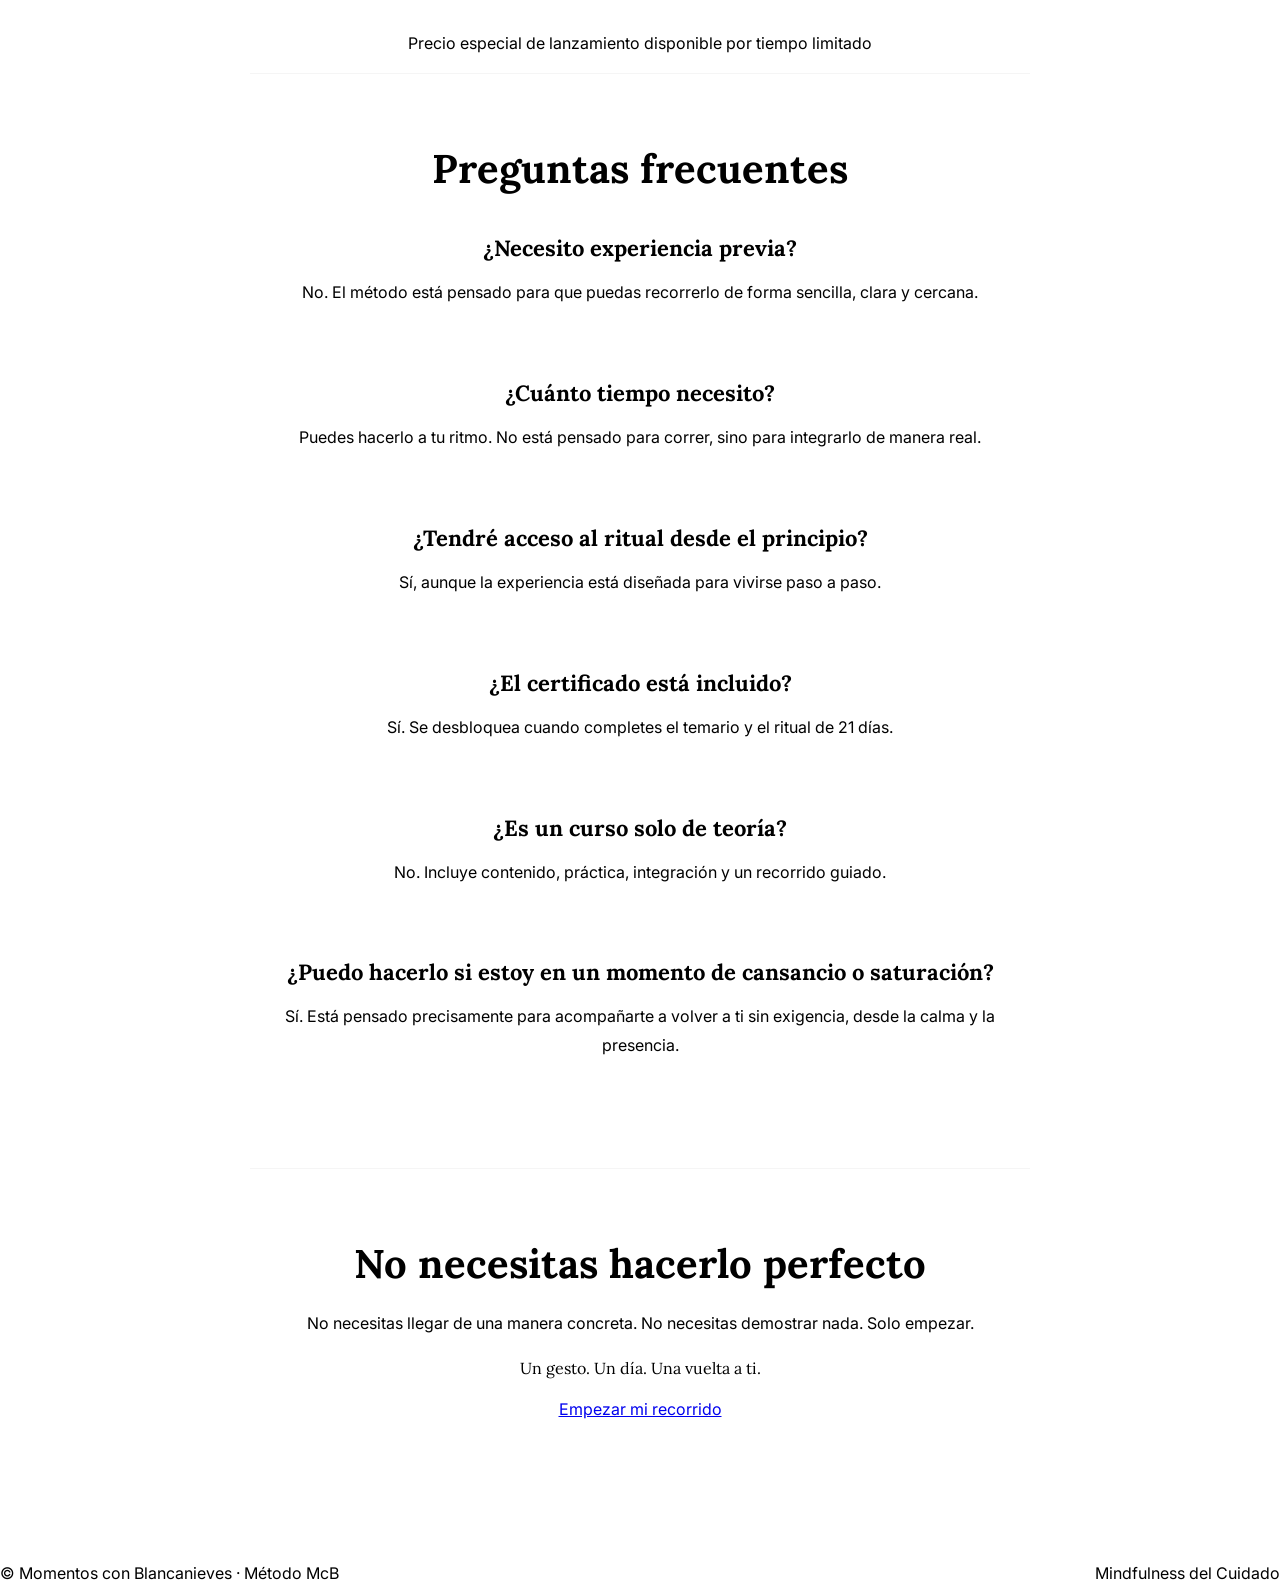
==== commit 27af089b: "Update index.html" ====
--- a/index.html
+++ b/index.html
@@ -236,8 +236,8 @@
           <div class="eyebrow">Experiencia premium de autocuidado consciente</div>
           <h1>Vuelve a ti a través del cuidado consciente</h1>
           <p class="hero-text">
-            Un recorrido íntimo y guiado para transformar la forma en que te cuidas,
-            te miras y te eliges, paso a paso.
+            Un recorrido íntimo y guiado para transformar tu forma de cuidarte,
+            mirarte y elegirte, paso a paso.
           </p>
 
           <div class="hero-pills">
@@ -247,7 +247,7 @@
           </div>
 
           <div class="hero-actions">
-            <a class="btn primary" href="./app.html">Acceder al Método McB</a>
+            <a class="btn primary" href="./app.html">Quiero acceder al Método McB</a>
             <a class="btn" href="#como-funciona">Ver cómo funciona</a>
           </div>
         </div>
@@ -475,28 +475,27 @@
         <div class="eyebrow">Acceso al Método McB</div>
         <h2>Empieza tu recorrido</h2>
         <p>Pago único · acceso al recorrido completo</p>
-
-        <div class="price-box card">
-          <div class="launch-badge">Precio de lanzamiento</div>
-          <div class="price-label">Inversión</div>
-          <div class="price">29€</div>
-
-          <div class="price-features">
-            <div>✔ acceso al método completo</div>
-            <div>✔ ritual de 21 días</div>
-            <div>✔ certificado final</div>
-          </div>
-
-          <div class="price-note">Acceso inmediato tras la compra</div>
-        </div>
-
-        <p class="launch-note">Precio especial de lanzamiento disponible por tiempo limitado</p>
-
-        <div class="hero-actions center-actions">
-          <a class="btn primary" href="./app.html">Quiero entrar ahora</a>
-        </div>
-      </div>
-    </section>
+      <div class="price-box card">
+
+  <div class="launch-badge">Precio de lanzamiento</div>
+
+  <div class="price-label">Inversión</div>
+
+  <div class="price">29€</div>
+
+  <div class="price-features">
+    <div>✔ acceso al método completo</div>
+    <div>✔ ritual de 21 días</div>
+    <div>✔ certificado final</div>
+  </div>
+
+  <div class="price-note">Acceso inmediato tras la compra</div>
+
+</div>
+
+<p class="launch-note">
+Precio especial de lanzamiento disponible por tiempo limitado
+</p>
 
     <section class="section soft" id="faq">
       <div class="container narrow">
--- a/styles.css
+++ b/styles.css
@@ -1,292 +1,555 @@
-:root{
-  --bg: #fbfaf8;
-  --card: #ffffff;
-  --text: #1d1d1f;
-  --muted: #6b6b6b;
-  --border: rgba(0,0,0,.08);
-  --shadow: 0 18px 60px rgba(0,0,0,.10);
-  --radius: 18px;
-  --accent: #c9b3a6;
-  --accent2: #97a59a;
-}
-*{ box-sizing: border-box; }
-html, body{ height:100%; }
-body{
-  margin:0;
-  font-family: system-ui, -apple-system, Segoe UI, Roboto, Arial, sans-serif;
-  color: var(--text);
-  background: radial-gradient(1200px 600px at 15% 10%, rgba(201,179,166,.22), transparent 60%),
-              radial-gradient(1000px 500px at 85% 15%, rgba(151,165,154,.20), transparent 60%),
-              var(--bg);
-}
-a{ color: inherit; text-decoration: none; }
-.container{ width: min(1100px, 92vw); margin: 0 auto; }
-.header{
-  position: sticky;
-  top: 0;
-  z-index: 50;
-  background: rgba(251,250,248,.72);
-  backdrop-filter: blur(10px);
-  border-bottom: 1px solid var(--border);
-}
-.header-inner{
-  display:flex;
-  align-items:center;
-  justify-content:space-between;
-  gap: 12px;
-  padding: 12px 0;
-}
-.brand{ display:flex; flex-direction:column; line-height:1.1; }
-.brand .kicker{ font-size: 12px; letter-spacing: .14em; text-transform: uppercase; color: var(--muted); }
-.brand .title{ font-family: "Lora", serif; font-size: 20px; }
-.nav{ display:flex; align-items:center; gap: 10px; }
-.btn{
-  display:inline-flex;
-  align-items:center;
-  justify-content:center;
-  gap: 8px;
-  padding: 10px 14px;
-  border-radius: 14px;
-  border: 1px solid var(--border);
-  background: var(--card);
-  box-shadow: 0 10px 30px rgba(0,0,0,.06);
-  cursor: pointer;
-  font-weight: 600;
-}
-.btn.primary{
-  border-color: rgba(201,179,166,.55);
-  background: linear-gradient(180deg, rgba(201,179,166,.35), rgba(201,179,166,.18));
-}
-.btn.ghost{ background: transparent; box-shadow: none; }
-.grid{
-  display:grid;
-  grid-template-columns: 360px 1fr;
-  gap: 18px;
-  padding: 18px 0 26px;
-}
-@media (max-width: 980px){ .grid{ grid-template-columns: 1fr; } }
-.card{
-  background: var(--card);
-  border: 1px solid var(--border);
-  border-radius: var(--radius);
-  box-shadow: var(--shadow);
-  padding: 18px;
-}
-.card h2{ font-family: "Lora", serif; font-size: 22px; margin: 0 0 10px; }
-.muted{ color: var(--muted); }
-.stat{
-  display:flex;
-  align-items:flex-start;
-  justify-content:space-between;
-  gap: 12px;
-  padding: 14px;
-  border: 1px solid var(--border);
-  border-radius: 16px;
-  background: linear-gradient(180deg, rgba(255,255,255,1), rgba(255,255,255,.82));
-}
-.stat .label{ font-size: 12px; letter-spacing: .12em; text-transform: uppercase; color: var(--muted); }
-.stat .value{ font-size: 22px; font-weight: 800; }
-.stat .sub{ font-size: 12px; color: var(--muted); margin-top: 4px; }
-.pills{ display:flex; gap: 8px; flex-wrap: wrap; margin-top: 10px; }
-.pill{
-  font-size: 12px;
-  padding: 8px 10px;
-  border-radius: 999px;
-  border: 1px solid var(--border);
-  background: rgba(151,165,154,.12);
-}
-.tabs{ display:flex; gap: 8px; flex-wrap: wrap; margin-bottom: 12px; }
-.tab{
-  padding: 10px 12px;
-  border-radius: 999px;
-  border: 1px solid var(--border);
-  background: #fff;
-  cursor: pointer;
-  font-weight: 700;
-}
-.tab.active{
-  border-color: rgba(151,165,154,.55);
-  background: linear-gradient(180deg, rgba(151,165,154,.26), rgba(151,165,154,.12));
-}
-.panel{ display:none; }
-.panel.active{ display:block; }
-.frame{
-  width: 100%;
-  height: 76vh;
-  border: 1px solid var(--border);
-  border-radius: 16px;
-  overflow: hidden;
-  background: #fff;
-}
-.frame iframe{ width:100%; height:100%; border:0; }
-.hero{
-  padding: 54px 0 34px;
-  position:relative;
-  overflow:hidden;
-}
-.hero h1{ font-family: "Lora", serif; font-size: clamp(30px, 4.2vw, 48px); margin: 0 0 10px; }
-.hero p{ font-size: 16px; line-height: 1.7; color: var(--muted); max-width: 62ch; }
-.hero-actions{ display:flex; gap: 10px; flex-wrap: wrap; margin-top: 14px; }
-.feature-grid{ display:grid; grid-template-columns: repeat(3, 1fr); gap: 12px; margin-top: 18px; }
-@media (max-width: 980px){ .feature-grid{ grid-template-columns: 1fr; } }
-.feature{
-  padding: 14px;
-  border-radius: 16px;
-  border: 1px solid var(--border);
-  background: rgba(255,255,255,.75);
-}
-.feature .t{ font-weight: 800; margin-bottom: 6px; }
-.feature .d{ color: var(--muted); line-height: 1.6; font-size: 14px; }
-.footer{ padding: 18px 0 40px; color: var(--muted); font-size: 12px; }
-
-.hero-grid{
-  display:grid;
-  grid-template-columns: 1.2fr .8fr;
-  gap: 24px;
-  align-items:center;
-}
-@media (max-width: 980px){
-  .hero-grid{ grid-template-columns: 1fr; }
-}
-.eyebrow{
-  font-size:12px;
-  letter-spacing:.14em;
-  text-transform:uppercase;
-  color:var(--muted);
-  margin-bottom:10px;
-}
-.hero-copy h1{
-  font-family:"Lora", serif;
-  font-size: clamp(34px, 5vw, 58px);
-  line-height:1.08;
-  margin:0 0 14px;
-}
-.hero-text{
-  font-size:18px;
-  line-height:1.7;
-  color:var(--muted);
-  max-width: 34ch;
-}
-.hero-pills{ display:flex; flex-wrap:wrap; gap:10px; margin:18px 0; }
-.narrow{ width:min(780px, 92vw); margin:0 auto; }
-.section{ padding:72px 0; }
-.section.soft{ background:rgba(255,255,255,.45); }
-.section-title{ font-family:"Lora", serif; font-size:clamp(28px,4vw,40px); margin:0 0 22px; }
-.cards-2,.cards-3,.cards-4,.steps,.faq-list{ display:grid; gap:16px; }
-.cards-2{ grid-template-columns:repeat(2,1fr); }
-.cards-3{ grid-template-columns:repeat(3,1fr); }
-.cards-4{ grid-template-columns:repeat(4,1fr); }
-.steps{ grid-template-columns:repeat(4,1fr); }
-@media (max-width:980px){ .cards-2,.cards-3,.cards-4,.steps{ grid-template-columns:1fr; } }
-.feature-card h3,.small-card h3,.step-card h3,.faq-item h3{ margin-top:0; font-family:"Lora", serif; }
-.clean-list{ margin:0; padding-left:18px; line-height:1.9; }
-.signature-block{ margin-top:24px; padding-top:16px; border-top:1px solid var(--border); color:var(--muted); line-height:1.7; }
-.step-number{ font-size:12px; letter-spacing:.14em; text-transform:uppercase; color:var(--muted); margin-bottom:10px; }
-.center{ text-align:center; }
-.center-actions{ justify-content:center; }
-.price-box{ margin:24px auto 0; max-width:320px; text-align:center; }
-.price-label{ font-size:12px; letter-spacing:.14em; text-transform:uppercase; color:var(--muted); }
-.price{ font-family:"Lora", serif; font-size:42px; margin:10px 0 4px; }
-.price-note{ font-size:14px; color:var(--muted); }
-.closing-line{ font-family:"Lora", serif; font-size:22px; }
-.footer-inner{ display:flex; justify-content:space-between; gap:12px; flex-wrap:wrap; }
-.mcb-welcome,.mcb-completion,.mcb-access-gate{
-  position:fixed;
-  inset:0;
-  background:rgba(251,250,248,.95);
-  display:none;
-  align-items:center;
-  justify-content:center;
-  z-index:2000;
-  padding:18px;
-}
-.mcb-completion{ z-index:2100; }
-.mcb-access-gate{ z-index:2200; }
-.mcb-welcome-card,.mcb-completion-card,.mcb-access-card{
-  max-width:520px;
-  background:#fff;
-  border-radius:20px;
-  padding:40px;
-  box-shadow:0 30px 80px rgba(0,0,0,.12);
-  text-align:center;
-}
-.mcb-welcome-card h1,.mcb-completion-card h1,.mcb-access-card h1{
-  font-family:"Lora",serif;
-  margin:0 0 14px;
-}
-.welcome-kicker,.completion-kicker{
-  font-size:12px;
-  letter-spacing:.14em;
-  text-transform:uppercase;
-  color:#6b6b6b;
-  margin-bottom:10px;
-}
-.welcome-steps{ margin:20px 0; line-height:1.8; color:#555; }
-.welcome-sign,.completion-sign{ margin:22px 0; font-size:14px; color:#777; }
-.mcb-completion-card{ animation:mcbFadeUp .45s ease; }
-@keyframes mcbFadeUp{ from{ opacity:0; transform:translateY(18px);} to{ opacity:1; transform:translateY(0);} }
-.access-label,.validation-label{ display:block; text-align:left; font-size:12px; letter-spacing:.08em; text-transform:uppercase; color:var(--muted); margin:18px 0 8px; }
-.access-input,.validation-input{
-  width:100%;
-  border:1px solid var(--border);
-  background:#fff;
-  border-radius:14px;
-  padding:12px 14px;
-  font:inherit;
-}
-.access-error{ min-height:20px; margin:10px 0 4px; color:#a94442; font-size:13px; }
-.access-note{ margin-top:14px; color:var(--muted); font-size:12px; line-height:1.5; }
-.validation-box{ border:1px solid var(--border); border-radius:18px; padding:18px; background:linear-gradient(180deg, rgba(255,255,255,1), rgba(255,255,255,.82)); }
-.validation-row{ display:flex; gap:10px; align-items:center; }
-.validation-actions{ display:flex; flex-wrap:wrap; gap:10px; margin-top:12px; }
-.validation-result{ margin-top:16px; border-radius:16px; padding:16px; line-height:1.7; border:1px solid var(--border); }
-.validation-result.empty{ background:rgba(201,179,166,.08); }
-.validation-result.valid{ background:rgba(151,165,154,.14); border-color:rgba(151,165,154,.4); }
-.validation-result.invalid{ background:rgba(182,86,86,.08); border-color:rgba(182,86,86,.22); }
-@media (max-width:680px){
-  .mcb-welcome-card,.mcb-completion-card,.mcb-access-card{ padding:28px 22px; }
-  .validation-row{ flex-direction:column; align-items:stretch; }
-}
-
-.hero-logo{
-  width:450px;
-  margin-bottom:75px;
-  opacity:.95;
-  filter: drop-shadow(0 8px 18px rgba(0,0,0,.08));
-}
-.launch-badge{
-  display:inline-block;
-  margin-bottom:10px;
-  padding:6px 14px;
-  font-size:11px;
-  letter-spacing:.14em;
-  text-transform:uppercase;
-  border-radius:999px;
-  background:rgba(201,179,166,.25);
-  border:1px solid rgba(201,179,166,.45);
-}
-
-.price-features{
-  margin-top:14px;
-  font-size:14px;
-  color:#6b6b6b;
-  line-height:1.9;
-}
-
-.launch-note{
-  margin-top:12px;
-  font-size:12px;
-  color:#8a8a8a;
-}
-
-.btn.primary{
-  border-color: rgba(201,179,166,.55);
-  background: linear-gradient(180deg, rgba(201,179,166,.35), rgba(201,179,166,.18));
-  transition: transform .18s ease, box-shadow .18s ease, border-color .18s ease;
-}
-
-.btn.primary:hover{
-  transform: translateY(-1px);
-  box-shadow: 0 16px 34px rgba(0,0,0,.10);
-  border-color: rgba(201,179,166,.8);
-}
+<!doctype html>
+<html lang="es">
+<head>
+  <meta charset="utf-8" />
+  <meta name="viewport" content="width=device-width,initial-scale=1" />
+  <title>Método McB · Mindfulness del Cuidado</title>
+  <meta name="description" content="Vuelve a ti a través del cuidado consciente. Un recorrido íntimo y guiado con temario, ritual de 21 días y certificado final." />
+  <link rel="preconnect" href="https://fonts.googleapis.com">
+  <link rel="preconnect" href="https://fonts.gstatic.com" crossorigin>
+  <link href="https://fonts.googleapis.com/css2?family=Lora:wght@400;600;700&family=Inter:wght@400;500;600;700&display=swap" rel="stylesheet">
+  <link rel="stylesheet" href="./styles.css" />
+  <style>
+    html { scroll-behavior: smooth; }
+    body{
+      margin:0;
+      font-family: Inter, system-ui, -apple-system, Segoe UI, Roboto, Arial, sans-serif;
+      color: var(--text);
+      background:
+        radial-gradient(1200px 600px at 15% 10%, rgba(201,179,166,.22), transparent 60%),
+        radial-gradient(1000px 500px at 85% 15%, rgba(151,165,154,.20), transparent 60%),
+        var(--bg);
+    }
+    main{ display:block; }
+    .hero{
+      padding: 54px 0 34px;
+    }
+    .hero-grid{
+      display:grid;
+      grid-template-columns: 1.2fr .8fr;
+      gap: 24px;
+      align-items:center;
+    }
+    .eyebrow{
+      font-size:12px;
+      letter-spacing:.14em;
+      text-transform:uppercase;
+      color:var(--muted);
+      margin-bottom:10px;
+    }
+    .hero-copy h1{
+      font-family:"Lora", serif;
+      font-size: clamp(34px, 5vw, 58px);
+      line-height:1.08;
+      margin:0 0 14px;
+    }
+    .hero-text{
+      font-size:18px;
+      line-height:1.7;
+      color:var(--muted);
+      max-width: 34ch;
+    }
+    .hero-pills{
+      display:flex;
+      flex-wrap:wrap;
+      gap:10px;
+      margin:18px 0;
+    }
+    .hero-card{
+      padding: 26px;
+    }
+    .hero-card .mini-kicker{
+      font-size:12px;
+      letter-spacing:.14em;
+      text-transform:uppercase;
+      color:var(--muted);
+      margin-bottom:10px;
+    }
+    .hero-card p{
+      margin:0;
+      color: var(--muted);
+      line-height:1.8;
+      font-size:16px;
+    }
+    .hero-actions{
+      display:flex;
+      gap:10px;
+      flex-wrap:wrap;
+      margin-top: 12px;
+    }
+    .narrow{
+      width:min(780px, 92vw);
+      margin:0 auto;
+    }
+    .section{
+      padding: 72px 0;
+    }
+    .section.soft{
+      background: rgba(255,255,255,.42);
+      border-top: 1px solid rgba(0,0,0,.04);
+      border-bottom: 1px solid rgba(0,0,0,.04);
+    }
+    .section-title,
+    .narrow h2,
+    .center h2{
+      font-family:"Lora", serif;
+      font-size: clamp(28px, 4vw, 40px);
+      line-height: 1.15;
+      margin:0 0 22px;
+    }
+    .narrow p,
+    .feature-card p,
+    .list-card,
+    .card p,
+    .faq-item p{
+      color: var(--muted);
+      line-height: 1.8;
+      font-size: 16px;
+    }
+    .cards-2,
+    .cards-3,
+    .cards-4,
+    .steps,
+    .faq-list{
+      display:grid;
+      gap:16px;
+    }
+    .cards-2{ grid-template-columns: repeat(2, 1fr); }
+    .cards-3{ grid-template-columns: repeat(3, 1fr); }
+    .cards-4{ grid-template-columns: repeat(4, 1fr); }
+    .steps{ grid-template-columns: repeat(4, 1fr); }
+    .feature-card,
+    .small-card,
+    .step-card,
+    .faq-item,
+    .list-card,
+    .price-box{
+      padding: 20px;
+    }
+    .feature-card h3,
+    .small-card h3,
+    .step-card h3,
+    .faq-item h3,
+    .cards-2 .card h3{
+      margin:0 0 8px;
+      font-family:"Lora", serif;
+      font-size: 22px;
+    }
+    .clean-list{
+      margin:0;
+      padding-left:20px;
+      line-height:1.95;
+      color: var(--muted);
+      font-size: 16px;
+    }
+    .signature-block{
+      margin-top:24px;
+      padding-top:16px;
+      border-top:1px solid var(--border);
+      color:var(--muted);
+      line-height:1.8;
+    }
+    .signature-block strong{ color: var(--text); }
+    .step-number{
+      font-size:12px;
+      letter-spacing:.14em;
+      text-transform:uppercase;
+      color:var(--muted);
+      margin-bottom:10px;
+    }
+    .center{ text-align:center; }
+    .center-actions{ justify-content:center; }
+    .cta-section{ padding-top: 84px; }
+    .price-box{
+      margin: 24px auto 0;
+      max-width: 320px;
+      text-align:center;
+    }
+    .price-label{
+      font-size:12px;
+      letter-spacing:.14em;
+      text-transform:uppercase;
+      color:var(--muted);
+    }
+    .price{
+      font-family:"Lora", serif;
+      font-size:42px;
+      margin:10px 0 4px;
+      color: var(--text);
+    }
+    .price-note{
+      font-size:14px;
+      color:var(--muted);
+    }
+    .closing-line{
+      font-family:"Lora", serif;
+      font-size:22px;
+      color: var(--text) !important;
+    }
+    .footer-inner{
+      display:flex;
+      justify-content:space-between;
+      gap:12px;
+      flex-wrap:wrap;
+    }
+    @media (max-width: 980px){
+      .hero-grid,
+      .cards-2,
+      .cards-3,
+      .cards-4,
+      .steps{
+        grid-template-columns: 1fr;
+      }
+      .hero{
+        padding: 34px 0 22px;
+      }
+      .hero-copy h1{
+        font-size: clamp(32px, 9vw, 44px);
+      }
+      .header-inner,
+      .nav{
+        align-items:flex-start;
+      }
+    }
+  </style>
+</head>
+<body>
+  <header class="header">
+    <div class="container header-inner">
+      <div class="brand">
+        <div class="kicker">Método McB</div>
+        <div class="title">Mindfulness del Cuidado</div>
+      </div>
+      <nav class="nav">
+        <a class="btn ghost" href="#incluye">Qué incluye</a>
+        <a class="btn ghost" href="#faq">Preguntas</a>
+        <a class="btn primary" href="./app.html">Acceder</a>
+      </nav>
+    </div>
+  </header>
+
+  <main>
+    <section class="hero">
+      <div class="container hero-grid">
+        <div class="hero-copy">
+          <img src="./logotipo3d.png" class="hero-logo" alt="Método McB">
+          <div class="eyebrow">Experiencia premium de autocuidado consciente</div>
+          <h1>Vuelve a ti a través del cuidado consciente</h1>
+          <p class="hero-text">
+            Un recorrido íntimo y guiado para transformar la forma en que te cuidas,
+            te miras y te eliges, paso a paso.
+          </p>
+
+          <div class="hero-pills">
+            <span class="pill">Temario</span>
+            <span class="pill">Ritual de 21 días</span>
+            <span class="pill">Certificado final</span>
+          </div>
+
+          <div class="hero-actions">
+            <a class="btn primary" href="./app.html">Acceder al Método McB</a>
+            <a class="btn" href="#como-funciona">Ver cómo funciona</a>
+          </div>
+        </div>
+
+        <div class="hero-card card">
+          <div class="mini-kicker">Un espacio creado para recorrer con calma</div>
+          <p>
+            No es un curso para hacer deprisa. Es una experiencia para comprender,
+            practicar e integrar una forma más consciente de cuidarte.
+          </p>
+        </div>
+      </div>
+    </section>
+
+    <section class="section">
+      <div class="container narrow">
+        <h2>Hay momentos en los que una se cuida, pero no se está sosteniendo de verdad</h2>
+        <p>
+          Hace rutinas. Intenta estar mejor. Busca verse bien, sentirse bien, recomponerse.
+          Y aun así, algo dentro sigue pidiendo otra cosa.
+        </p>
+        <p>Más pausa. Más presencia. Más verdad.</p>
+        <p>
+          El <strong>Método McB</strong> nace para acompañarte a volver a ti desde el cuidado consciente.
+          No desde la exigencia. No desde la prisa. No desde la idea de hacerlo todo perfecto.
+          Sino desde una forma más amable, más profunda y más real de sostenerte.
+        </p>
+      </div>
+    </section>
+
+    <section class="section soft">
+      <div class="container narrow">
+        <h2>Qué es el Método McB</h2>
+        <p>
+          El <strong>Método McB</strong> es una experiencia de aprendizaje y práctica que une
+          belleza consciente, atención plena y autocuidado real.
+        </p>
+        <p>
+          Ha sido creado para ayudarte a integrar el cuidado como un gesto de presencia,
+          no solo como una rutina externa.
+        </p>
+        <p>
+          Aquí no vienes solo a aprender conceptos. Vienes a recorrer un proceso.
+          A comprender. A observarte. A practicar. A volver a ti.
+        </p>
+      </div>
+    </section>
+
+    <section class="section" id="incluye">
+      <div class="container">
+        <h2 class="section-title">Qué incluye este recorrido</h2>
+        <div class="cards-3">
+          <article class="card feature-card">
+            <h3>Bienvenida guiada</h3>
+            <p>Una entrada cuidada para comenzar con claridad y sentido.</p>
+          </article>
+          <article class="card feature-card">
+            <h3>Temario de 6 lecciones</h3>
+            <p>Una base clara para comprender el método y su aplicación real.</p>
+          </article>
+          <article class="card feature-card">
+            <h3>Ejercicios prácticos</h3>
+            <p>Para integrar lo aprendido y llevarlo a tu propia experiencia.</p>
+          </article>
+          <article class="card feature-card">
+            <h3>Ritual de 21 días</h3>
+            <p>Un día, un gesto, una forma sostenible de volver a ti.</p>
+          </article>
+          <article class="card feature-card">
+            <h3>Panel de progreso</h3>
+            <p>Un espacio claro para acompañar tu recorrido dentro del método.</p>
+          </article>
+          <article class="card feature-card">
+            <h3>Certificado final</h3>
+            <p>Se desbloquea al completar el temario y el ritual.</p>
+          </article>
+        </div>
+      </div>
+    </section>
+
+    <section class="section soft">
+      <div class="container">
+        <h2 class="section-title">Este espacio es para ti si...</h2>
+        <div class="list-card card">
+          <ul class="clean-list">
+            <li>sientes que necesitas volver a ti de una forma más consciente</li>
+            <li>quieres cuidarte con más intención y menos exigencia</li>
+            <li>buscas algo más profundo que una rutina rápida</li>
+            <li>te cuesta sostener hábitos cuando todo se acelera</li>
+            <li>quieres unir bienestar, presencia y autocuidado en un mismo espacio</li>
+            <li>valoras la calma, la belleza y los procesos con sentido</li>
+          </ul>
+        </div>
+      </div>
+    </section>
+
+    <section class="section">
+      <div class="container">
+        <h2 class="section-title">Lo que vas a encontrar dentro</h2>
+        <div class="cards-2">
+          <article class="card feature-card">
+            <h3>1. Temario</h3>
+            <p>
+              Un recorrido claro y sereno para comprender la base del método.
+              Aprenderás sobre mindfulness del cuidado, prácticas de presencia,
+              integración en la vida cotidiana y aplicación real.
+            </p>
+          </article>
+          <article class="card feature-card">
+            <h3>2. Práctica</h3>
+            <p>
+              No se queda en teoría. El método incluye ejercicios para ayudarte
+              a llevar lo aprendido a tu propia experiencia.
+            </p>
+          </article>
+          <article class="card feature-card">
+            <h3>3. Ritual de 21 días</h3>
+            <p>
+              Aquí es donde el conocimiento empieza a transformarse en hábito.
+              Un día, un gesto. Una práctica diaria para acompañarte a volver a ti.
+            </p>
+          </article>
+          <article class="card feature-card">
+            <h3>4. Cierre final</h3>
+            <p>
+              Al completar el recorrido podrás descargar tu certificado como símbolo
+              de todo lo que has sostenido en este proceso.
+            </p>
+          </article>
+        </div>
+      </div>
+    </section>
+
+    <section class="section soft">
+      <div class="container">
+        <h2 class="section-title">Lo que te llevas de este método</h2>
+        <div class="cards-4">
+          <article class="card small-card">
+            <h3>Comprensión</h3>
+            <p>Entenderás una forma más consciente de cuidarte y relacionarte contigo.</p>
+          </article>
+          <article class="card small-card">
+            <h3>Presencia</h3>
+            <p>Aprenderás a hacer pausa y a observarte con más claridad.</p>
+          </article>
+          <article class="card small-card">
+            <h3>Integración</h3>
+            <p>Tendrás una guía para convertir el cuidado en algo sostenible y real.</p>
+          </article>
+          <article class="card small-card">
+            <h3>Transformación</h3>
+            <p>No para convertirte en otra persona, sino para volver a ti con más respeto.</p>
+          </article>
+        </div>
+      </div>
+    </section>
+
+    <section class="section">
+      <div class="container narrow">
+        <h2>Una forma distinta de cuidarte</h2>
+        <p>El Método McB no está pensado para hacerse deprisa.</p>
+        <p>
+          No es un contenido para consumir corriendo ni una lista de pasos vacíos.
+          Es un espacio para recorrer con calma.
+        </p>
+        <p>Para leer, sentir, practicar y sostener.</p>
+        <p>
+          Porque a veces lo que una necesita no es hacer más.
+          Es aprender a estar de otra manera consigo misma.
+        </p>
+      </div>
+    </section>
+
+    <section class="section soft">
+      <div class="container narrow">
+        <h2>Un espacio creado por Blancanieves</h2>
+        <p>
+          He creado este método desde una forma de entender el cuidado que va más allá de lo externo.
+        </p>
+        <p>
+          Para mí, cuidarse no es solo aplicar productos o seguir una rutina.
+          Es aprender a habitarse con más presencia, más suavidad y más verdad.
+        </p>
+        <p>
+          Este espacio nace con esa intención: acompañarte a volver a ti
+          desde un cuidado más consciente, más profundo y más tuyo.
+        </p>
+        <div class="signature-block">
+          <strong>Blancanieves Rodríguez Torbado</strong><br>
+          <span>Fundadora del Método McB</span>
+        </div>
+      </div>
+    </section>
+
+    <section class="section" id="como-funciona">
+      <div class="container">
+        <h2 class="section-title">Cómo funciona</h2>
+        <div class="steps">
+          <article class="card step-card">
+            <div class="step-number">01</div>
+            <h3>Accedes a tu espacio</h3>
+            <p>Entras en tu plataforma y comienzas el recorrido.</p>
+          </article>
+          <article class="card step-card">
+            <div class="step-number">02</div>
+            <h3>Recibes la bienvenida</h3>
+            <p>Empiezas con una entrada guiada para situarte dentro del método.</p>
+          </article>
+          <article class="card step-card">
+            <div class="step-number">03</div>
+            <h3>Avanzas a tu ritmo</h3>
+            <p>Recorres el temario y el ritual con calma, siguiendo tu propio proceso.</p>
+          </article>
+          <article class="card step-card">
+            <div class="step-number">04</div>
+            <h3>Cierras el recorrido</h3>
+            <p>Al completar todo, desbloqueas tu certificado final.</p>
+          </article>
+        </div>
+      </div>
+    </section>
+
+    <section class="section cta-section">
+      <div class="container narrow center">
+        <div class="eyebrow">Acceso al Método McB</div>
+        <h2>Empieza tu recorrido</h2>
+        <p>Pago único · acceso al recorrido completo</p>
+
+        <div class="price-box card">
+          <div class="launch-badge">Precio de lanzamiento</div>
+          <div class="price-label">Inversión</div>
+          <div class="price">29€</div>
+
+          <div class="price-features">
+            <div>✔ acceso al método completo</div>
+            <div>✔ ritual de 21 días</div>
+            <div>✔ certificado final</div>
+          </div>
+
+          <div class="price-note">Acceso inmediato tras la compra</div>
+        </div>
+
+        <p class="launch-note">Precio especial de lanzamiento disponible por tiempo limitado</p>
+
+        <div class="hero-actions center-actions">
+          <a class="btn primary" href="./app.html">Quiero entrar ahora</a>
+        </div>
+      </div>
+    </section>
+
+    <section class="section soft" id="faq">
+      <div class="container narrow">
+        <h2>Preguntas frecuentes</h2>
+        <div class="faq-list">
+          <article class="card faq-item">
+            <h3>¿Necesito experiencia previa?</h3>
+            <p>No. El método está pensado para que puedas recorrerlo de forma sencilla, clara y cercana.</p>
+          </article>
+          <article class="card faq-item">
+            <h3>¿Cuánto tiempo necesito?</h3>
+            <p>Puedes hacerlo a tu ritmo. No está pensado para correr, sino para integrarlo de manera real.</p>
+          </article>
+          <article class="card faq-item">
+            <h3>¿Tendré acceso al ritual desde el principio?</h3>
+            <p>Sí, aunque la experiencia está diseñada para vivirse paso a paso.</p>
+          </article>
+          <article class="card faq-item">
+            <h3>¿El certificado está incluido?</h3>
+            <p>Sí. Se desbloquea cuando completes el temario y el ritual de 21 días.</p>
+          </article>
+          <article class="card faq-item">
+            <h3>¿Es un curso solo de teoría?</h3>
+            <p>No. Incluye contenido, práctica, integración y un recorrido guiado.</p>
+          </article>
+          <article class="card faq-item">
+            <h3>¿Puedo hacerlo si estoy en un momento de cansancio o saturación?</h3>
+            <p>Sí. Está pensado precisamente para acompañarte a volver a ti sin exigencia, desde la calma y la presencia.</p>
+          </article>
+        </div>
+      </div>
+    </section>
+
+    <section class="section final-cta">
+      <div class="container narrow center">
+        <h2>No necesitas hacerlo perfecto</h2>
+        <p>
+          No necesitas llegar de una manera concreta. No necesitas demostrar nada.
+          Solo empezar.
+        </p>
+        <p class="closing-line">Un gesto. Un día. Una vuelta a ti.</p>
+        <div class="hero-actions center-actions">
+          <a class="btn primary" href="./app.html">Empezar mi recorrido</a>
+        </div>
+      </div>
+    </section>
+  </main>
+
+  <footer class="footer">
+    <div class="container footer-inner">
+      <div>© Momentos con Blancanieves · Método McB</div>
+      <div>Mindfulness del Cuidado</div>
+    </div>
+  </footer>
+</body>
+</html>
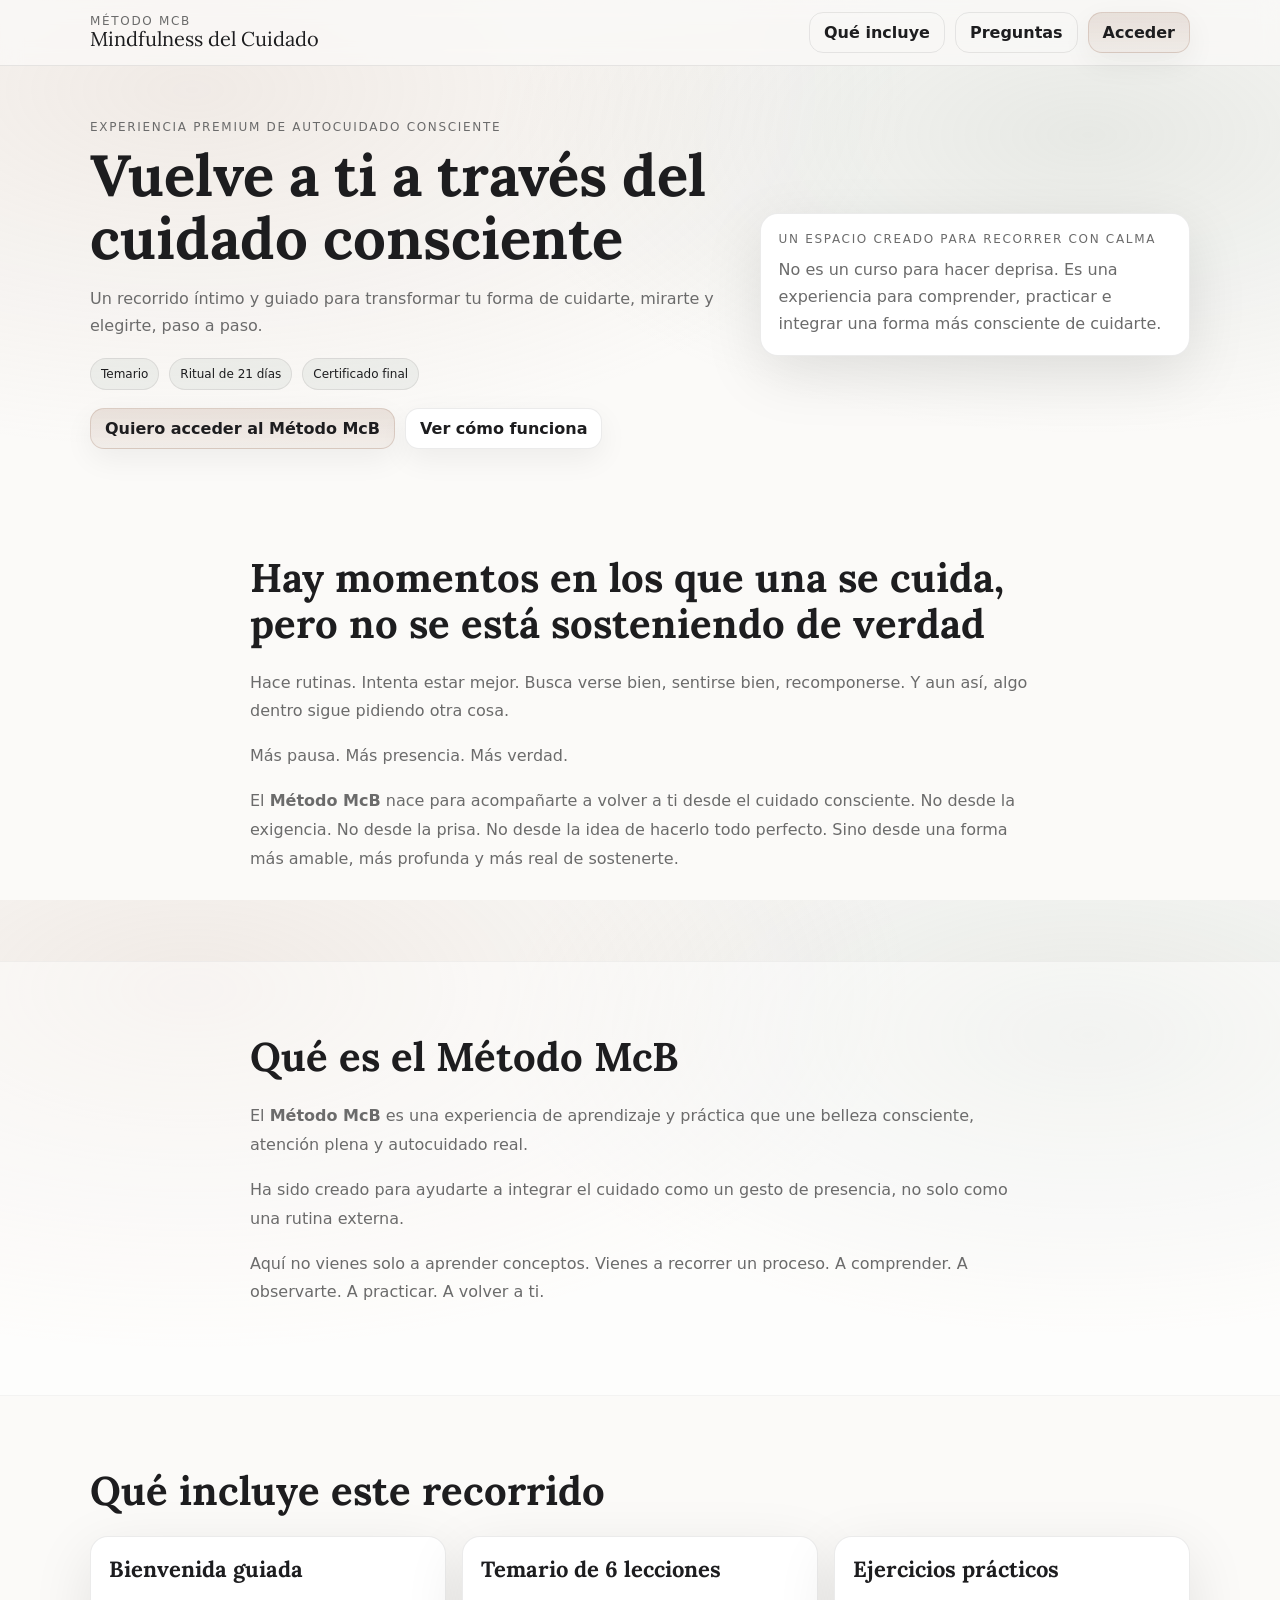
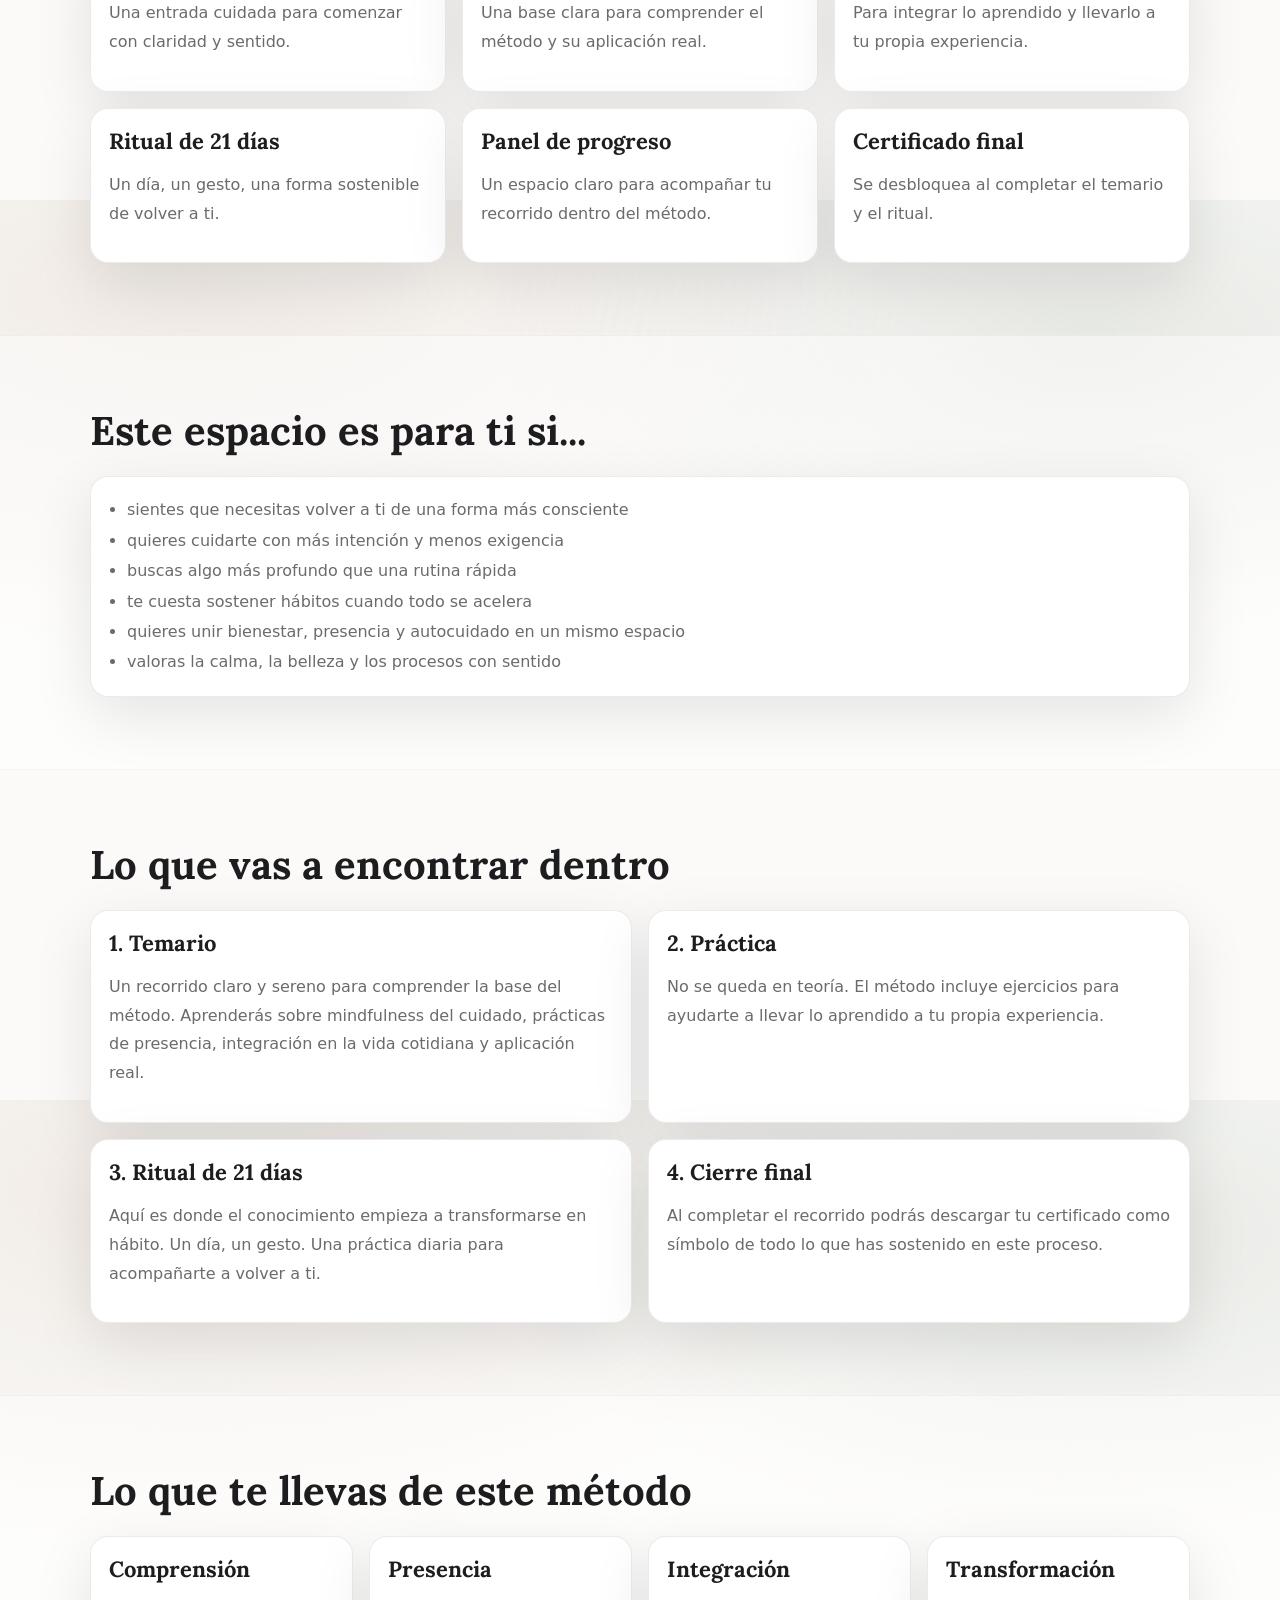
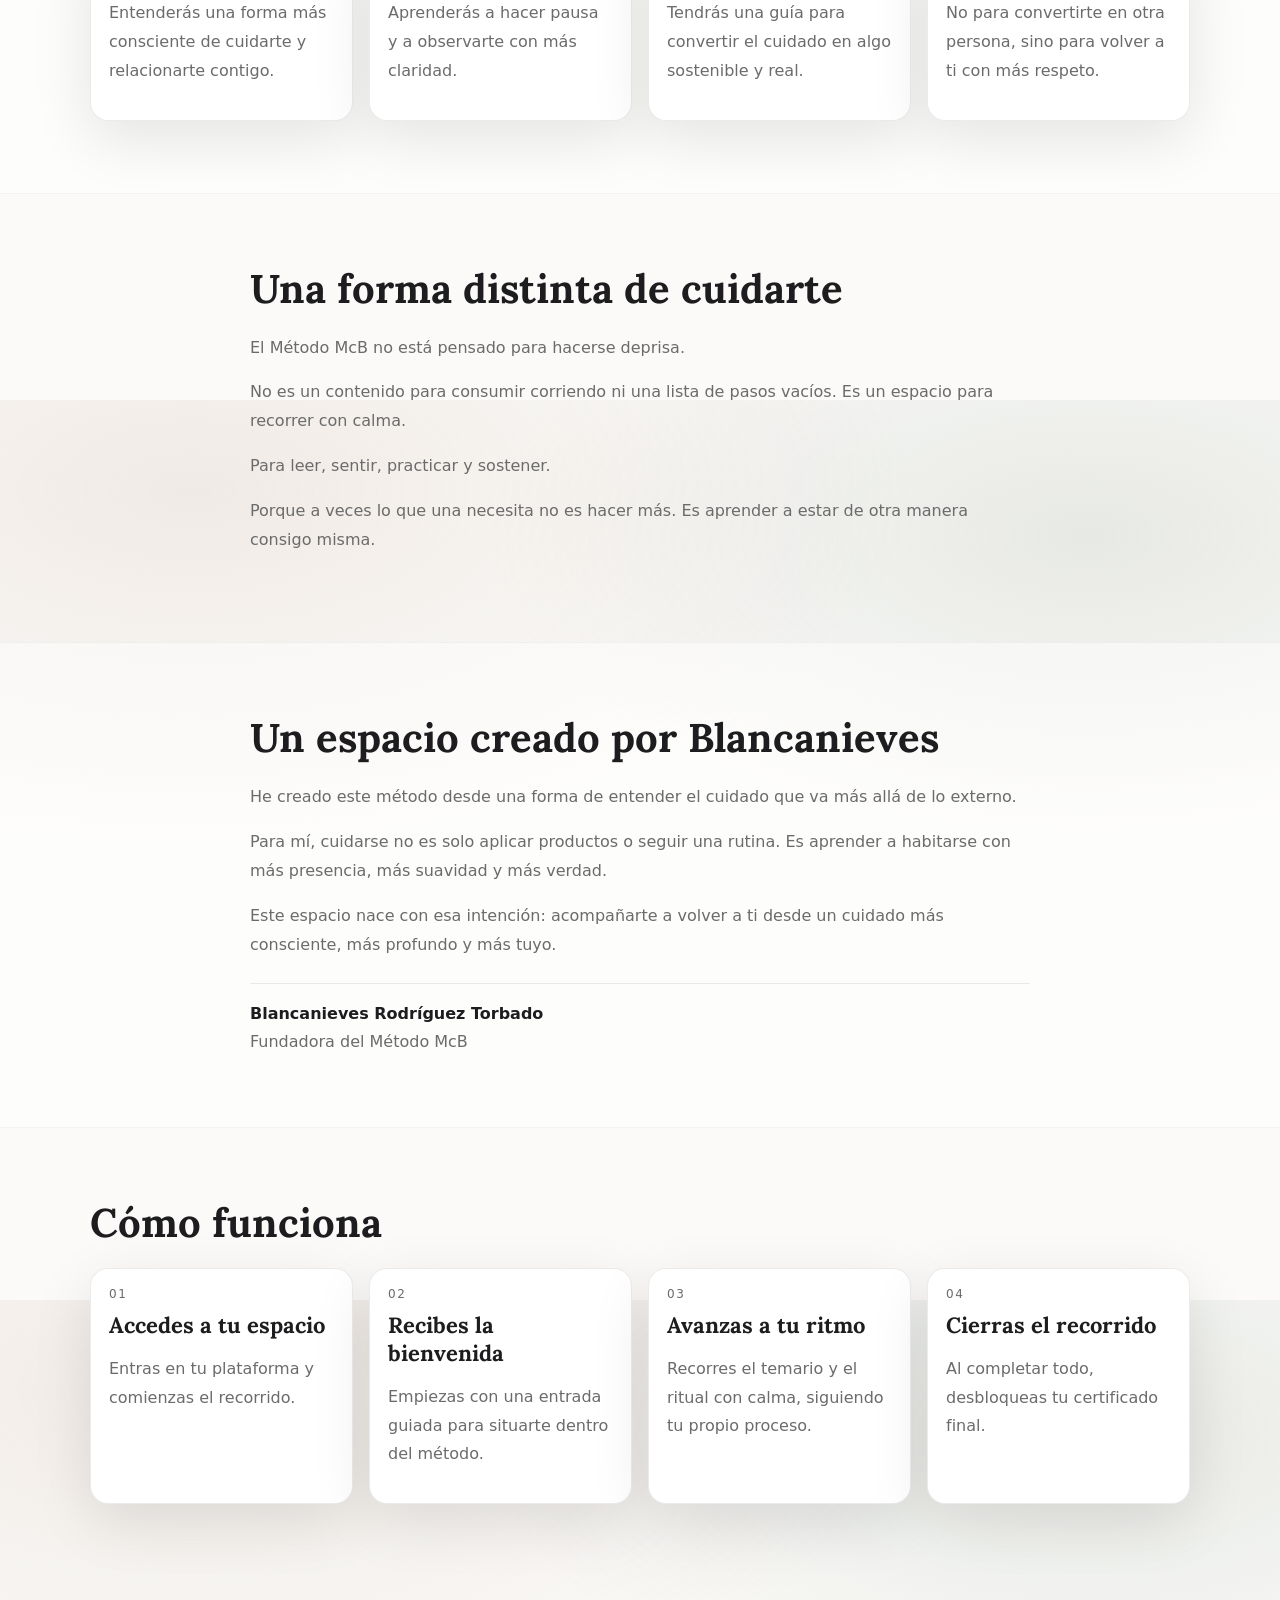
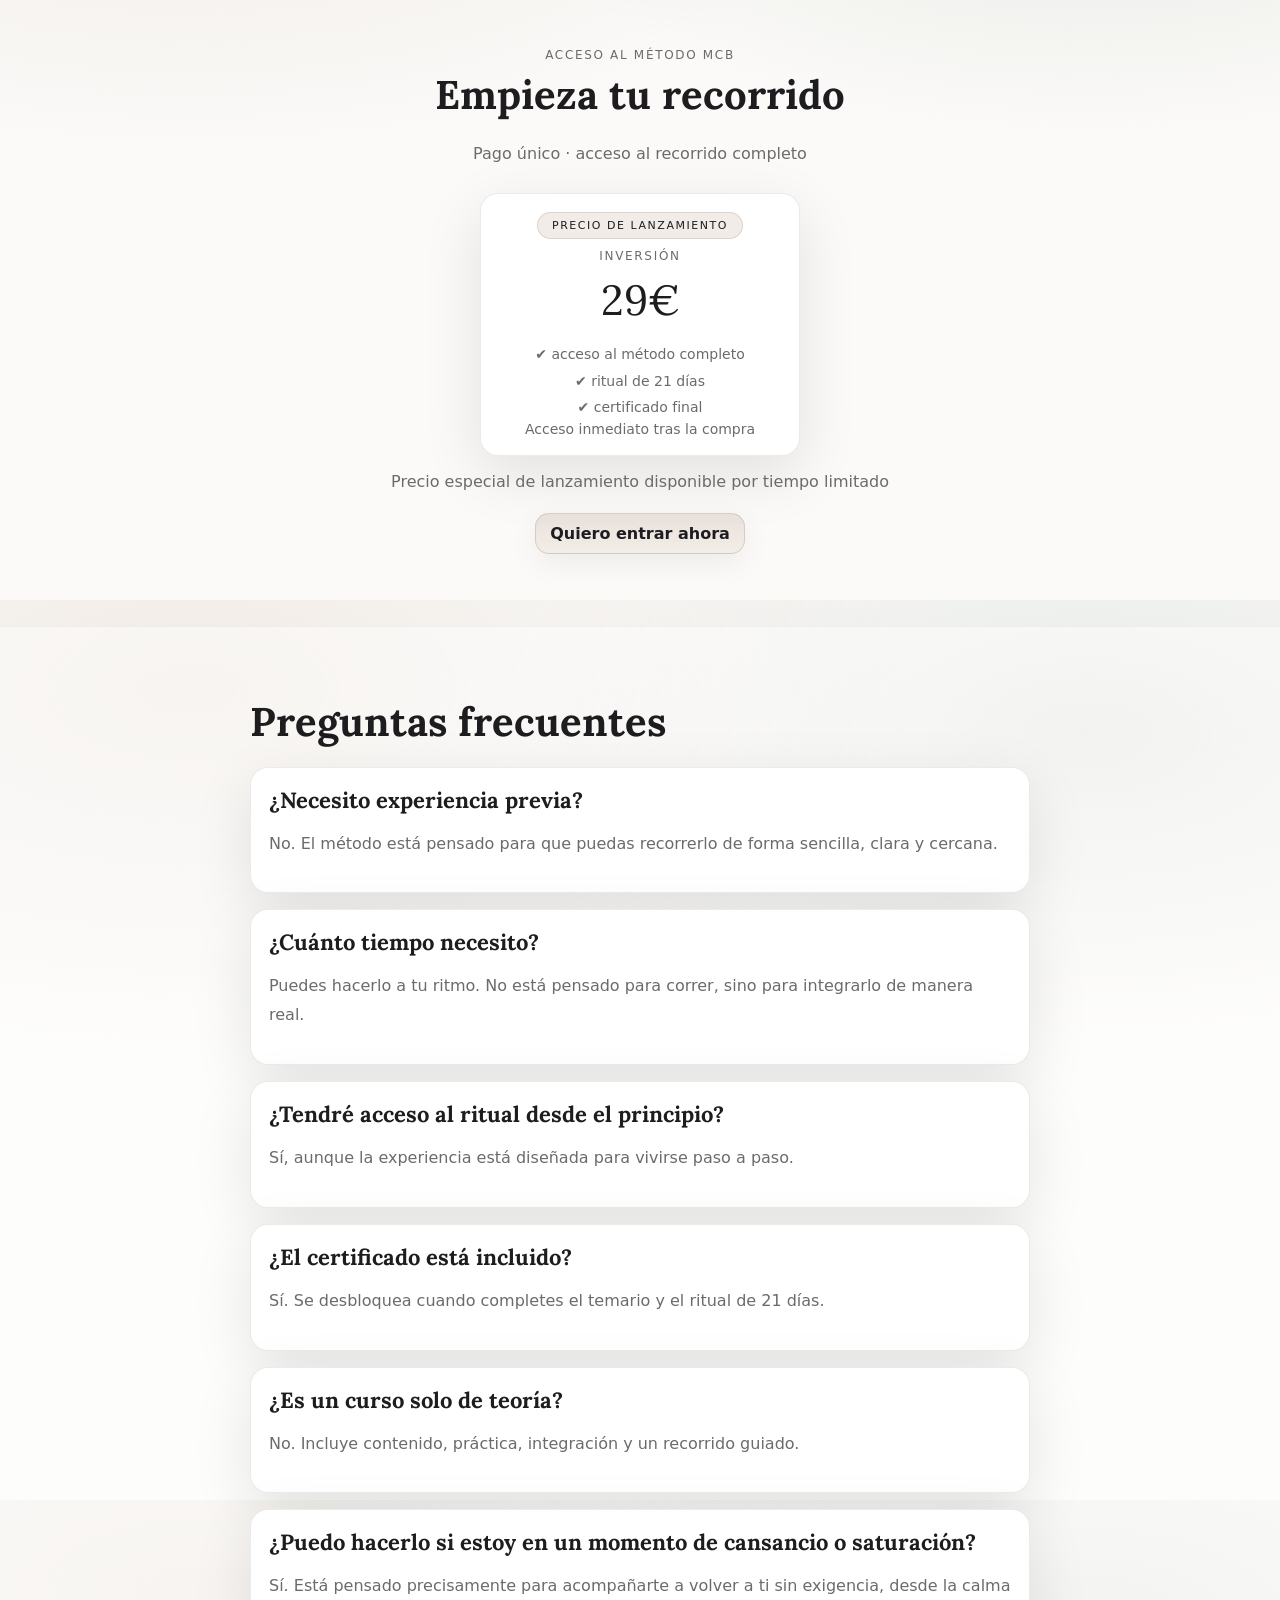
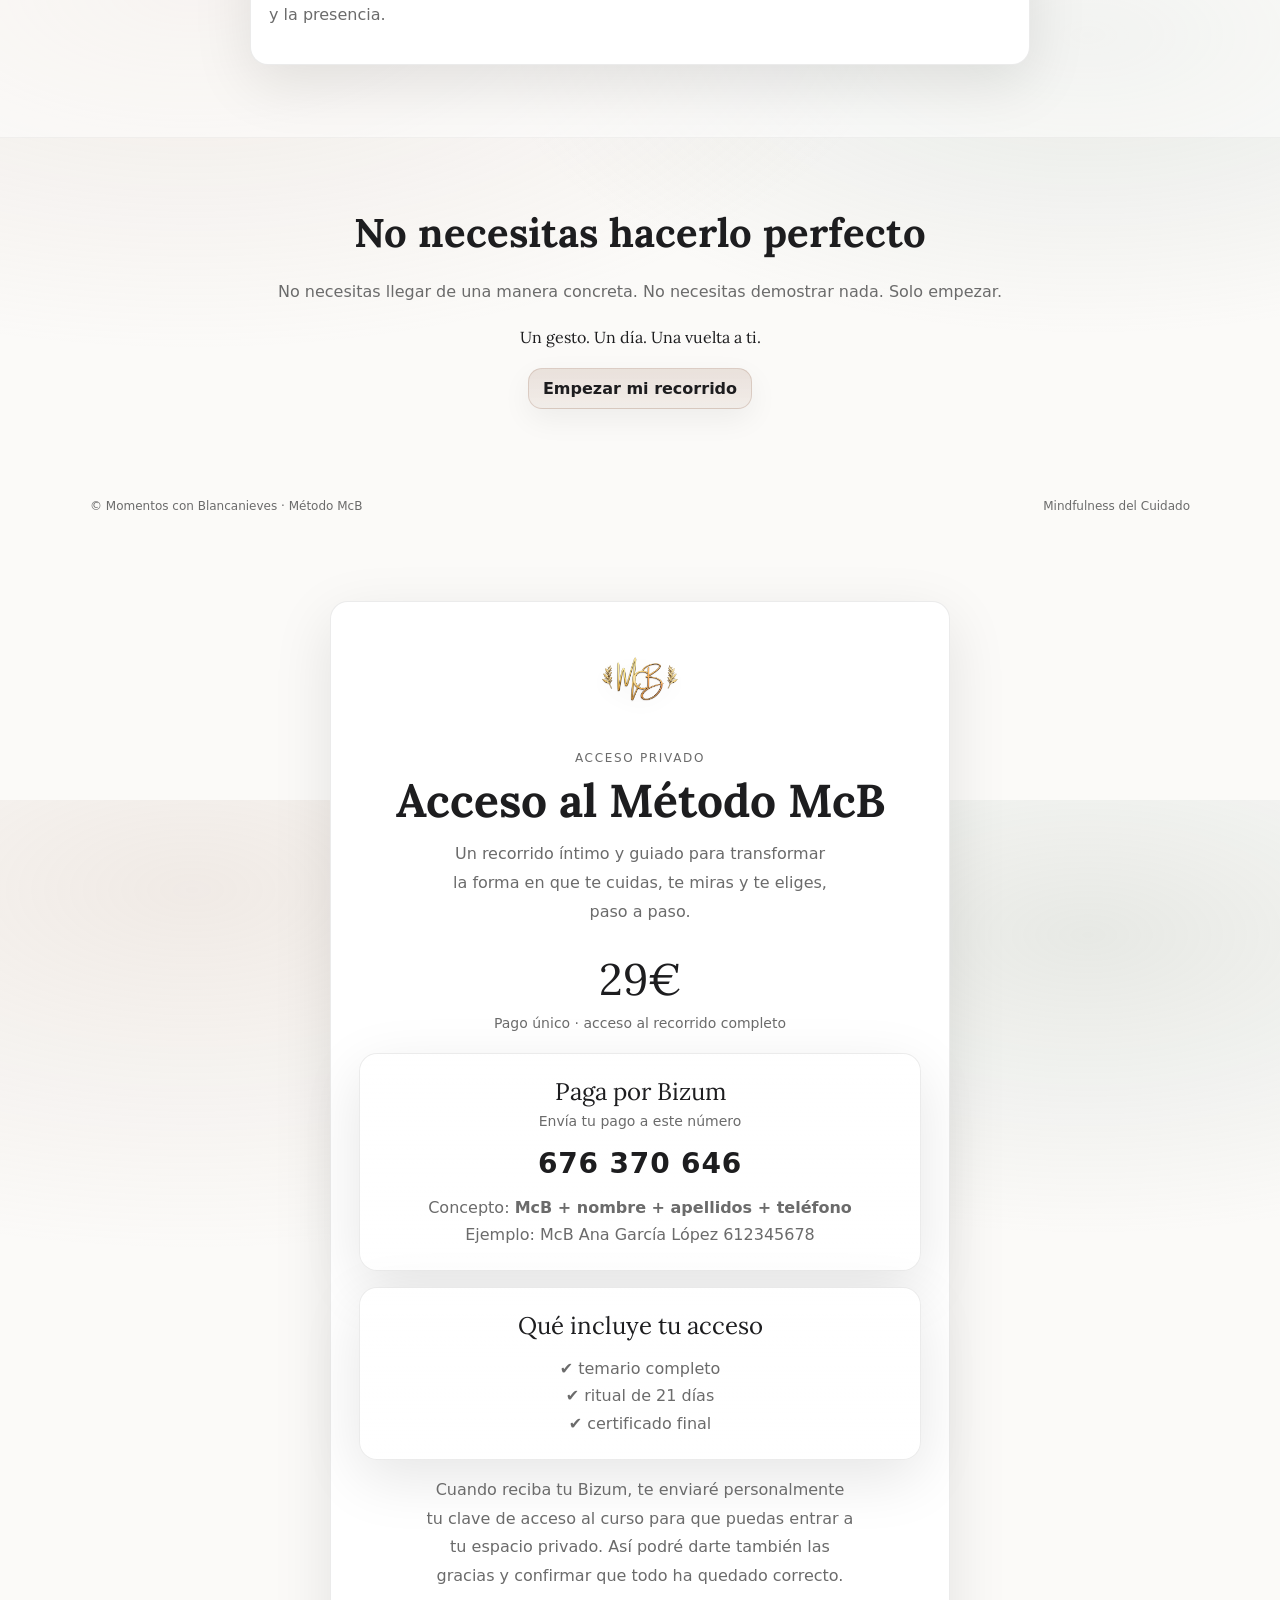
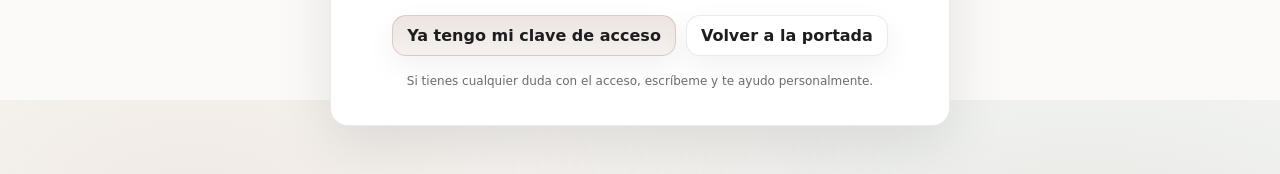
==== commit 8b93de04: "Update index.html" ====
--- a/index.html
+++ b/index.html
@@ -232,7 +232,6 @@
     <section class="hero">
       <div class="container hero-grid">
         <div class="hero-copy">
-          <img src="./logotipo3d.png" class="hero-logo" alt="Método McB">
           <div class="eyebrow">Experiencia premium de autocuidado consciente</div>
           <h1>Vuelve a ti a través del cuidado consciente</h1>
           <p class="hero-text">
@@ -475,27 +474,23 @@
         <div class="eyebrow">Acceso al Método McB</div>
         <h2>Empieza tu recorrido</h2>
         <p>Pago único · acceso al recorrido completo</p>
-      <div class="price-box card">
-
-  <div class="launch-badge">Precio de lanzamiento</div>
-
-  <div class="price-label">Inversión</div>
-
-  <div class="price">29€</div>
-
-  <div class="price-features">
-    <div>✔ acceso al método completo</div>
-    <div>✔ ritual de 21 días</div>
-    <div>✔ certificado final</div>
-  </div>
-
-  <div class="price-note">Acceso inmediato tras la compra</div>
-
-</div>
-
-<p class="launch-note">
-Precio especial de lanzamiento disponible por tiempo limitado
-</p>
+        <div class="price-box card">
+          <div class="launch-badge">Precio de lanzamiento</div>
+          <div class="price-label">Inversión</div>
+          <div class="price">29€</div>
+          <div class="price-features">
+            <div>✔ acceso al método completo</div>
+            <div>✔ ritual de 21 días</div>
+            <div>✔ certificado final</div>
+          </div>
+          <div class="price-note">Acceso inmediato tras la compra</div>
+        </div>
+        <p class="launch-note">Precio especial de lanzamiento disponible por tiempo limitado</p>
+        <div class="hero-actions center-actions">
+          <a class="btn primary" href="./app.html">Quiero entrar ahora</a>
+        </div>
+      </div>
+    </section>
 
     <section class="section soft" id="faq">
       <div class="container narrow">
@@ -552,3 +547,158 @@
   </footer>
 </body>
 </html>
+
+<!doctype html>
+<html lang="es">
+<head>
+  <meta charset="utf-8" />
+  <meta name="viewport" content="width=device-width,initial-scale=1" />
+  <title>Acceso al Método McB</title>
+  <meta name="description" content="Acceso privado al Método McB por Bizum." />
+  <link rel="preconnect" href="https://fonts.googleapis.com">
+  <link rel="preconnect" href="https://fonts.gstatic.com" crossorigin>
+  <link href="https://fonts.googleapis.com/css2?family=Lora:wght@400;600;700&family=Inter:wght@400;500;600;700&display=swap" rel="stylesheet">
+  <link rel="stylesheet" href="./styles.css" />
+  <style>
+    .pay-page{
+      min-height:100vh;
+      display:flex;
+      align-items:center;
+      justify-content:center;
+      padding:48px 20px;
+    }
+    .pay-card{
+      max-width:620px;
+      width:min(620px, 100%);
+      text-align:center;
+      padding:34px 28px;
+    }
+    .pay-logo{
+      width:140px;
+      max-width:40vw;
+      margin-bottom:18px;
+      opacity:.95;
+      filter: drop-shadow(0 6px 14px rgba(0,0,0,.08));
+    }
+    .pay-kicker{
+      font-size:12px;
+      letter-spacing:.14em;
+      text-transform:uppercase;
+      color:var(--muted);
+      margin-bottom:10px;
+    }
+    .pay-card h1{
+      font-family:"Lora", serif;
+      font-size: clamp(30px, 5vw, 46px);
+      line-height:1.12;
+      margin:0 0 14px;
+    }
+    .pay-intro{
+      color:var(--muted);
+      line-height:1.75;
+      max-width:38ch;
+      margin:0 auto;
+    }
+    .pay-price{
+      font-family:"Lora", serif;
+      font-size:44px;
+      margin:24px 0 8px;
+      color:var(--text);
+    }
+    .pay-sub{
+      color:var(--muted);
+      font-size:14px;
+      margin-bottom:18px;
+    }
+    .bizum-box{
+      border:1px solid var(--border);
+      border-radius:18px;
+      padding:22px 20px;
+      margin:22px 0 16px;
+      background:linear-gradient(180deg, rgba(255,255,255,1), rgba(255,255,255,.82));
+      box-shadow: var(--shadow);
+    }
+    .bizum-title{
+      font-family:"Lora", serif;
+      font-size:24px;
+      margin-bottom:6px;
+    }
+    .bizum-number{
+      font-size:28px;
+      font-weight:700;
+      letter-spacing:.03em;
+      margin:12px 0;
+    }
+    .bizum-concept{
+      margin-top:14px;
+      color:var(--muted);
+      line-height:1.7;
+    }
+    .pay-note{
+      color:var(--muted);
+      line-height:1.75;
+      margin:0 auto;
+      max-width:42ch;
+    }
+    .pay-actions{
+      display:flex;
+      flex-wrap:wrap;
+      gap:10px;
+      justify-content:center;
+      margin-top:24px;
+    }
+    .pay-mini{
+      margin-top:16px;
+      font-size:12px;
+      color:var(--muted);
+      line-height:1.6;
+    }
+  </style>
+</head>
+<body>
+  <main class="pay-page">
+    <section class="card pay-card">
+      <img src="./logotipo3d.png" class="pay-logo" alt="Método McB">
+      <div class="pay-kicker">Acceso privado</div>
+      <h1>Acceso al Método McB</h1>
+      <p class="pay-intro">
+        Un recorrido íntimo y guiado para transformar la forma en que te cuidas, te miras y te eliges, paso a paso.
+      </p>
+
+      <div class="pay-price">29€</div>
+      <div class="pay-sub">Pago único · acceso al recorrido completo</div>
+
+      <div class="bizum-box">
+        <div class="bizum-title">Paga por Bizum</div>
+        <div class="pay-sub">Envía tu pago a este número</div>
+        <div class="bizum-number">676 370 646</div>
+        <div class="bizum-concept">
+          Concepto: <strong>McB + nombre + apellidos + teléfono</strong><br>Ejemplo: McB Ana García López 612345678
+        </div>
+      </div>
+
+      <div class="bizum-box" style="margin-top:16px;">
+        <div class="bizum-title">Qué incluye tu acceso</div>
+        <div class="bizum-concept">
+          ✔ temario completo<br>
+          ✔ ritual de 21 días<br>
+          ✔ certificado final
+        </div>
+      </div>
+
+      <p class="pay-note">
+        Cuando reciba tu Bizum, te enviaré personalmente tu clave de acceso al curso para que puedas entrar a tu espacio privado. Así podré darte también las gracias y confirmar que todo ha quedado correcto.
+      </p>
+
+      <div class="pay-actions">
+        <a class="btn primary" href="./app.html">Ya tengo mi clave de acceso</a>
+        <a class="btn" href="./index.html">Volver a la portada</a>
+      </div>
+
+      <div class="pay-mini">
+        Si tienes cualquier duda con el acceso, escríbeme y te ayudo personalmente.
+      </div>
+    </section>
+  </main>
+</body>
+</html>
--- a/styles.css
+++ b/styles.css
@@ -1,555 +1,292 @@
-<!doctype html>
-<html lang="es">
-<head>
-  <meta charset="utf-8" />
-  <meta name="viewport" content="width=device-width,initial-scale=1" />
-  <title>Método McB · Mindfulness del Cuidado</title>
-  <meta name="description" content="Vuelve a ti a través del cuidado consciente. Un recorrido íntimo y guiado con temario, ritual de 21 días y certificado final." />
-  <link rel="preconnect" href="https://fonts.googleapis.com">
-  <link rel="preconnect" href="https://fonts.gstatic.com" crossorigin>
-  <link href="https://fonts.googleapis.com/css2?family=Lora:wght@400;600;700&family=Inter:wght@400;500;600;700&display=swap" rel="stylesheet">
-  <link rel="stylesheet" href="./styles.css" />
-  <style>
-    html { scroll-behavior: smooth; }
-    body{
-      margin:0;
-      font-family: Inter, system-ui, -apple-system, Segoe UI, Roboto, Arial, sans-serif;
-      color: var(--text);
-      background:
-        radial-gradient(1200px 600px at 15% 10%, rgba(201,179,166,.22), transparent 60%),
-        radial-gradient(1000px 500px at 85% 15%, rgba(151,165,154,.20), transparent 60%),
-        var(--bg);
-    }
-    main{ display:block; }
-    .hero{
-      padding: 54px 0 34px;
-    }
-    .hero-grid{
-      display:grid;
-      grid-template-columns: 1.2fr .8fr;
-      gap: 24px;
-      align-items:center;
-    }
-    .eyebrow{
-      font-size:12px;
-      letter-spacing:.14em;
-      text-transform:uppercase;
-      color:var(--muted);
-      margin-bottom:10px;
-    }
-    .hero-copy h1{
-      font-family:"Lora", serif;
-      font-size: clamp(34px, 5vw, 58px);
-      line-height:1.08;
-      margin:0 0 14px;
-    }
-    .hero-text{
-      font-size:18px;
-      line-height:1.7;
-      color:var(--muted);
-      max-width: 34ch;
-    }
-    .hero-pills{
-      display:flex;
-      flex-wrap:wrap;
-      gap:10px;
-      margin:18px 0;
-    }
-    .hero-card{
-      padding: 26px;
-    }
-    .hero-card .mini-kicker{
-      font-size:12px;
-      letter-spacing:.14em;
-      text-transform:uppercase;
-      color:var(--muted);
-      margin-bottom:10px;
-    }
-    .hero-card p{
-      margin:0;
-      color: var(--muted);
-      line-height:1.8;
-      font-size:16px;
-    }
-    .hero-actions{
-      display:flex;
-      gap:10px;
-      flex-wrap:wrap;
-      margin-top: 12px;
-    }
-    .narrow{
-      width:min(780px, 92vw);
-      margin:0 auto;
-    }
-    .section{
-      padding: 72px 0;
-    }
-    .section.soft{
-      background: rgba(255,255,255,.42);
-      border-top: 1px solid rgba(0,0,0,.04);
-      border-bottom: 1px solid rgba(0,0,0,.04);
-    }
-    .section-title,
-    .narrow h2,
-    .center h2{
-      font-family:"Lora", serif;
-      font-size: clamp(28px, 4vw, 40px);
-      line-height: 1.15;
-      margin:0 0 22px;
-    }
-    .narrow p,
-    .feature-card p,
-    .list-card,
-    .card p,
-    .faq-item p{
-      color: var(--muted);
-      line-height: 1.8;
-      font-size: 16px;
-    }
-    .cards-2,
-    .cards-3,
-    .cards-4,
-    .steps,
-    .faq-list{
-      display:grid;
-      gap:16px;
-    }
-    .cards-2{ grid-template-columns: repeat(2, 1fr); }
-    .cards-3{ grid-template-columns: repeat(3, 1fr); }
-    .cards-4{ grid-template-columns: repeat(4, 1fr); }
-    .steps{ grid-template-columns: repeat(4, 1fr); }
-    .feature-card,
-    .small-card,
-    .step-card,
-    .faq-item,
-    .list-card,
-    .price-box{
-      padding: 20px;
-    }
-    .feature-card h3,
-    .small-card h3,
-    .step-card h3,
-    .faq-item h3,
-    .cards-2 .card h3{
-      margin:0 0 8px;
-      font-family:"Lora", serif;
-      font-size: 22px;
-    }
-    .clean-list{
-      margin:0;
-      padding-left:20px;
-      line-height:1.95;
-      color: var(--muted);
-      font-size: 16px;
-    }
-    .signature-block{
-      margin-top:24px;
-      padding-top:16px;
-      border-top:1px solid var(--border);
-      color:var(--muted);
-      line-height:1.8;
-    }
-    .signature-block strong{ color: var(--text); }
-    .step-number{
-      font-size:12px;
-      letter-spacing:.14em;
-      text-transform:uppercase;
-      color:var(--muted);
-      margin-bottom:10px;
-    }
-    .center{ text-align:center; }
-    .center-actions{ justify-content:center; }
-    .cta-section{ padding-top: 84px; }
-    .price-box{
-      margin: 24px auto 0;
-      max-width: 320px;
-      text-align:center;
-    }
-    .price-label{
-      font-size:12px;
-      letter-spacing:.14em;
-      text-transform:uppercase;
-      color:var(--muted);
-    }
-    .price{
-      font-family:"Lora", serif;
-      font-size:42px;
-      margin:10px 0 4px;
-      color: var(--text);
-    }
-    .price-note{
-      font-size:14px;
-      color:var(--muted);
-    }
-    .closing-line{
-      font-family:"Lora", serif;
-      font-size:22px;
-      color: var(--text) !important;
-    }
-    .footer-inner{
-      display:flex;
-      justify-content:space-between;
-      gap:12px;
-      flex-wrap:wrap;
-    }
-    @media (max-width: 980px){
-      .hero-grid,
-      .cards-2,
-      .cards-3,
-      .cards-4,
-      .steps{
-        grid-template-columns: 1fr;
-      }
-      .hero{
-        padding: 34px 0 22px;
-      }
-      .hero-copy h1{
-        font-size: clamp(32px, 9vw, 44px);
-      }
-      .header-inner,
-      .nav{
-        align-items:flex-start;
-      }
-    }
-  </style>
-</head>
-<body>
-  <header class="header">
-    <div class="container header-inner">
-      <div class="brand">
-        <div class="kicker">Método McB</div>
-        <div class="title">Mindfulness del Cuidado</div>
-      </div>
-      <nav class="nav">
-        <a class="btn ghost" href="#incluye">Qué incluye</a>
-        <a class="btn ghost" href="#faq">Preguntas</a>
-        <a class="btn primary" href="./app.html">Acceder</a>
-      </nav>
-    </div>
-  </header>
-
-  <main>
-    <section class="hero">
-      <div class="container hero-grid">
-        <div class="hero-copy">
-          <img src="./logotipo3d.png" class="hero-logo" alt="Método McB">
-          <div class="eyebrow">Experiencia premium de autocuidado consciente</div>
-          <h1>Vuelve a ti a través del cuidado consciente</h1>
-          <p class="hero-text">
-            Un recorrido íntimo y guiado para transformar la forma en que te cuidas,
-            te miras y te eliges, paso a paso.
-          </p>
-
-          <div class="hero-pills">
-            <span class="pill">Temario</span>
-            <span class="pill">Ritual de 21 días</span>
-            <span class="pill">Certificado final</span>
-          </div>
-
-          <div class="hero-actions">
-            <a class="btn primary" href="./app.html">Acceder al Método McB</a>
-            <a class="btn" href="#como-funciona">Ver cómo funciona</a>
-          </div>
-        </div>
-
-        <div class="hero-card card">
-          <div class="mini-kicker">Un espacio creado para recorrer con calma</div>
-          <p>
-            No es un curso para hacer deprisa. Es una experiencia para comprender,
-            practicar e integrar una forma más consciente de cuidarte.
-          </p>
-        </div>
-      </div>
-    </section>
-
-    <section class="section">
-      <div class="container narrow">
-        <h2>Hay momentos en los que una se cuida, pero no se está sosteniendo de verdad</h2>
-        <p>
-          Hace rutinas. Intenta estar mejor. Busca verse bien, sentirse bien, recomponerse.
-          Y aun así, algo dentro sigue pidiendo otra cosa.
-        </p>
-        <p>Más pausa. Más presencia. Más verdad.</p>
-        <p>
-          El <strong>Método McB</strong> nace para acompañarte a volver a ti desde el cuidado consciente.
-          No desde la exigencia. No desde la prisa. No desde la idea de hacerlo todo perfecto.
-          Sino desde una forma más amable, más profunda y más real de sostenerte.
-        </p>
-      </div>
-    </section>
-
-    <section class="section soft">
-      <div class="container narrow">
-        <h2>Qué es el Método McB</h2>
-        <p>
-          El <strong>Método McB</strong> es una experiencia de aprendizaje y práctica que une
-          belleza consciente, atención plena y autocuidado real.
-        </p>
-        <p>
-          Ha sido creado para ayudarte a integrar el cuidado como un gesto de presencia,
-          no solo como una rutina externa.
-        </p>
-        <p>
-          Aquí no vienes solo a aprender conceptos. Vienes a recorrer un proceso.
-          A comprender. A observarte. A practicar. A volver a ti.
-        </p>
-      </div>
-    </section>
-
-    <section class="section" id="incluye">
-      <div class="container">
-        <h2 class="section-title">Qué incluye este recorrido</h2>
-        <div class="cards-3">
-          <article class="card feature-card">
-            <h3>Bienvenida guiada</h3>
-            <p>Una entrada cuidada para comenzar con claridad y sentido.</p>
-          </article>
-          <article class="card feature-card">
-            <h3>Temario de 6 lecciones</h3>
-            <p>Una base clara para comprender el método y su aplicación real.</p>
-          </article>
-          <article class="card feature-card">
-            <h3>Ejercicios prácticos</h3>
-            <p>Para integrar lo aprendido y llevarlo a tu propia experiencia.</p>
-          </article>
-          <article class="card feature-card">
-            <h3>Ritual de 21 días</h3>
-            <p>Un día, un gesto, una forma sostenible de volver a ti.</p>
-          </article>
-          <article class="card feature-card">
-            <h3>Panel de progreso</h3>
-            <p>Un espacio claro para acompañar tu recorrido dentro del método.</p>
-          </article>
-          <article class="card feature-card">
-            <h3>Certificado final</h3>
-            <p>Se desbloquea al completar el temario y el ritual.</p>
-          </article>
-        </div>
-      </div>
-    </section>
-
-    <section class="section soft">
-      <div class="container">
-        <h2 class="section-title">Este espacio es para ti si...</h2>
-        <div class="list-card card">
-          <ul class="clean-list">
-            <li>sientes que necesitas volver a ti de una forma más consciente</li>
-            <li>quieres cuidarte con más intención y menos exigencia</li>
-            <li>buscas algo más profundo que una rutina rápida</li>
-            <li>te cuesta sostener hábitos cuando todo se acelera</li>
-            <li>quieres unir bienestar, presencia y autocuidado en un mismo espacio</li>
-            <li>valoras la calma, la belleza y los procesos con sentido</li>
-          </ul>
-        </div>
-      </div>
-    </section>
-
-    <section class="section">
-      <div class="container">
-        <h2 class="section-title">Lo que vas a encontrar dentro</h2>
-        <div class="cards-2">
-          <article class="card feature-card">
-            <h3>1. Temario</h3>
-            <p>
-              Un recorrido claro y sereno para comprender la base del método.
-              Aprenderás sobre mindfulness del cuidado, prácticas de presencia,
-              integración en la vida cotidiana y aplicación real.
-            </p>
-          </article>
-          <article class="card feature-card">
-            <h3>2. Práctica</h3>
-            <p>
-              No se queda en teoría. El método incluye ejercicios para ayudarte
-              a llevar lo aprendido a tu propia experiencia.
-            </p>
-          </article>
-          <article class="card feature-card">
-            <h3>3. Ritual de 21 días</h3>
-            <p>
-              Aquí es donde el conocimiento empieza a transformarse en hábito.
-              Un día, un gesto. Una práctica diaria para acompañarte a volver a ti.
-            </p>
-          </article>
-          <article class="card feature-card">
-            <h3>4. Cierre final</h3>
-            <p>
-              Al completar el recorrido podrás descargar tu certificado como símbolo
-              de todo lo que has sostenido en este proceso.
-            </p>
-          </article>
-        </div>
-      </div>
-    </section>
-
-    <section class="section soft">
-      <div class="container">
-        <h2 class="section-title">Lo que te llevas de este método</h2>
-        <div class="cards-4">
-          <article class="card small-card">
-            <h3>Comprensión</h3>
-            <p>Entenderás una forma más consciente de cuidarte y relacionarte contigo.</p>
-          </article>
-          <article class="card small-card">
-            <h3>Presencia</h3>
-            <p>Aprenderás a hacer pausa y a observarte con más claridad.</p>
-          </article>
-          <article class="card small-card">
-            <h3>Integración</h3>
-            <p>Tendrás una guía para convertir el cuidado en algo sostenible y real.</p>
-          </article>
-          <article class="card small-card">
-            <h3>Transformación</h3>
-            <p>No para convertirte en otra persona, sino para volver a ti con más respeto.</p>
-          </article>
-        </div>
-      </div>
-    </section>
-
-    <section class="section">
-      <div class="container narrow">
-        <h2>Una forma distinta de cuidarte</h2>
-        <p>El Método McB no está pensado para hacerse deprisa.</p>
-        <p>
-          No es un contenido para consumir corriendo ni una lista de pasos vacíos.
-          Es un espacio para recorrer con calma.
-        </p>
-        <p>Para leer, sentir, practicar y sostener.</p>
-        <p>
-          Porque a veces lo que una necesita no es hacer más.
-          Es aprender a estar de otra manera consigo misma.
-        </p>
-      </div>
-    </section>
-
-    <section class="section soft">
-      <div class="container narrow">
-        <h2>Un espacio creado por Blancanieves</h2>
-        <p>
-          He creado este método desde una forma de entender el cuidado que va más allá de lo externo.
-        </p>
-        <p>
-          Para mí, cuidarse no es solo aplicar productos o seguir una rutina.
-          Es aprender a habitarse con más presencia, más suavidad y más verdad.
-        </p>
-        <p>
-          Este espacio nace con esa intención: acompañarte a volver a ti
-          desde un cuidado más consciente, más profundo y más tuyo.
-        </p>
-        <div class="signature-block">
-          <strong>Blancanieves Rodríguez Torbado</strong><br>
-          <span>Fundadora del Método McB</span>
-        </div>
-      </div>
-    </section>
-
-    <section class="section" id="como-funciona">
-      <div class="container">
-        <h2 class="section-title">Cómo funciona</h2>
-        <div class="steps">
-          <article class="card step-card">
-            <div class="step-number">01</div>
-            <h3>Accedes a tu espacio</h3>
-            <p>Entras en tu plataforma y comienzas el recorrido.</p>
-          </article>
-          <article class="card step-card">
-            <div class="step-number">02</div>
-            <h3>Recibes la bienvenida</h3>
-            <p>Empiezas con una entrada guiada para situarte dentro del método.</p>
-          </article>
-          <article class="card step-card">
-            <div class="step-number">03</div>
-            <h3>Avanzas a tu ritmo</h3>
-            <p>Recorres el temario y el ritual con calma, siguiendo tu propio proceso.</p>
-          </article>
-          <article class="card step-card">
-            <div class="step-number">04</div>
-            <h3>Cierras el recorrido</h3>
-            <p>Al completar todo, desbloqueas tu certificado final.</p>
-          </article>
-        </div>
-      </div>
-    </section>
-
-    <section class="section cta-section">
-      <div class="container narrow center">
-        <div class="eyebrow">Acceso al Método McB</div>
-        <h2>Empieza tu recorrido</h2>
-        <p>Pago único · acceso al recorrido completo</p>
-
-        <div class="price-box card">
-          <div class="launch-badge">Precio de lanzamiento</div>
-          <div class="price-label">Inversión</div>
-          <div class="price">29€</div>
-
-          <div class="price-features">
-            <div>✔ acceso al método completo</div>
-            <div>✔ ritual de 21 días</div>
-            <div>✔ certificado final</div>
-          </div>
-
-          <div class="price-note">Acceso inmediato tras la compra</div>
-        </div>
-
-        <p class="launch-note">Precio especial de lanzamiento disponible por tiempo limitado</p>
-
-        <div class="hero-actions center-actions">
-          <a class="btn primary" href="./app.html">Quiero entrar ahora</a>
-        </div>
-      </div>
-    </section>
-
-    <section class="section soft" id="faq">
-      <div class="container narrow">
-        <h2>Preguntas frecuentes</h2>
-        <div class="faq-list">
-          <article class="card faq-item">
-            <h3>¿Necesito experiencia previa?</h3>
-            <p>No. El método está pensado para que puedas recorrerlo de forma sencilla, clara y cercana.</p>
-          </article>
-          <article class="card faq-item">
-            <h3>¿Cuánto tiempo necesito?</h3>
-            <p>Puedes hacerlo a tu ritmo. No está pensado para correr, sino para integrarlo de manera real.</p>
-          </article>
-          <article class="card faq-item">
-            <h3>¿Tendré acceso al ritual desde el principio?</h3>
-            <p>Sí, aunque la experiencia está diseñada para vivirse paso a paso.</p>
-          </article>
-          <article class="card faq-item">
-            <h3>¿El certificado está incluido?</h3>
-            <p>Sí. Se desbloquea cuando completes el temario y el ritual de 21 días.</p>
-          </article>
-          <article class="card faq-item">
-            <h3>¿Es un curso solo de teoría?</h3>
-            <p>No. Incluye contenido, práctica, integración y un recorrido guiado.</p>
-          </article>
-          <article class="card faq-item">
-            <h3>¿Puedo hacerlo si estoy en un momento de cansancio o saturación?</h3>
-            <p>Sí. Está pensado precisamente para acompañarte a volver a ti sin exigencia, desde la calma y la presencia.</p>
-          </article>
-        </div>
-      </div>
-    </section>
-
-    <section class="section final-cta">
-      <div class="container narrow center">
-        <h2>No necesitas hacerlo perfecto</h2>
-        <p>
-          No necesitas llegar de una manera concreta. No necesitas demostrar nada.
-          Solo empezar.
-        </p>
-        <p class="closing-line">Un gesto. Un día. Una vuelta a ti.</p>
-        <div class="hero-actions center-actions">
-          <a class="btn primary" href="./app.html">Empezar mi recorrido</a>
-        </div>
-      </div>
-    </section>
-  </main>
-
-  <footer class="footer">
-    <div class="container footer-inner">
-      <div>© Momentos con Blancanieves · Método McB</div>
-      <div>Mindfulness del Cuidado</div>
-    </div>
-  </footer>
-</body>
-</html>
+:root{
+  --bg: #fbfaf8;
+  --card: #ffffff;
+  --text: #1d1d1f;
+  --muted: #6b6b6b;
+  --border: rgba(0,0,0,.08);
+  --shadow: 0 18px 60px rgba(0,0,0,.10);
+  --radius: 18px;
+  --accent: #c9b3a6;
+  --accent2: #97a59a;
+}
+*{ box-sizing: border-box; }
+html, body{ height:100%; }
+body{
+  margin:0;
+  font-family: system-ui, -apple-system, Segoe UI, Roboto, Arial, sans-serif;
+  color: var(--text);
+  background: radial-gradient(1200px 600px at 15% 10%, rgba(201,179,166,.22), transparent 60%),
+              radial-gradient(1000px 500px at 85% 15%, rgba(151,165,154,.20), transparent 60%),
+              var(--bg);
+}
+a{ color: inherit; text-decoration: none; }
+.container{ width: min(1100px, 92vw); margin: 0 auto; }
+.header{
+  position: sticky;
+  top: 0;
+  z-index: 50;
+  background: rgba(251,250,248,.72);
+  backdrop-filter: blur(10px);
+  border-bottom: 1px solid var(--border);
+}
+.header-inner{
+  display:flex;
+  align-items:center;
+  justify-content:space-between;
+  gap: 12px;
+  padding: 12px 0;
+}
+.brand{ display:flex; flex-direction:column; line-height:1.1; }
+.brand .kicker{ font-size: 12px; letter-spacing: .14em; text-transform: uppercase; color: var(--muted); }
+.brand .title{ font-family: "Lora", serif; font-size: 20px; }
+.nav{ display:flex; align-items:center; gap: 10px; }
+.btn{
+  display:inline-flex;
+  align-items:center;
+  justify-content:center;
+  gap: 8px;
+  padding: 10px 14px;
+  border-radius: 14px;
+  border: 1px solid var(--border);
+  background: var(--card);
+  box-shadow: 0 10px 30px rgba(0,0,0,.06);
+  cursor: pointer;
+  font-weight: 600;
+}
+.btn.primary{
+  border-color: rgba(201,179,166,.55);
+  background: linear-gradient(180deg, rgba(201,179,166,.35), rgba(201,179,166,.18));
+}
+.btn.ghost{ background: transparent; box-shadow: none; }
+.grid{
+  display:grid;
+  grid-template-columns: 360px 1fr;
+  gap: 18px;
+  padding: 18px 0 26px;
+}
+@media (max-width: 980px){ .grid{ grid-template-columns: 1fr; } }
+.card{
+  background: var(--card);
+  border: 1px solid var(--border);
+  border-radius: var(--radius);
+  box-shadow: var(--shadow);
+  padding: 18px;
+}
+.card h2{ font-family: "Lora", serif; font-size: 22px; margin: 0 0 10px; }
+.muted{ color: var(--muted); }
+.stat{
+  display:flex;
+  align-items:flex-start;
+  justify-content:space-between;
+  gap: 12px;
+  padding: 14px;
+  border: 1px solid var(--border);
+  border-radius: 16px;
+  background: linear-gradient(180deg, rgba(255,255,255,1), rgba(255,255,255,.82));
+}
+.stat .label{ font-size: 12px; letter-spacing: .12em; text-transform: uppercase; color: var(--muted); }
+.stat .value{ font-size: 22px; font-weight: 800; }
+.stat .sub{ font-size: 12px; color: var(--muted); margin-top: 4px; }
+.pills{ display:flex; gap: 8px; flex-wrap: wrap; margin-top: 10px; }
+.pill{
+  font-size: 12px;
+  padding: 8px 10px;
+  border-radius: 999px;
+  border: 1px solid var(--border);
+  background: rgba(151,165,154,.12);
+}
+.tabs{ display:flex; gap: 8px; flex-wrap: wrap; margin-bottom: 12px; }
+.tab{
+  padding: 10px 12px;
+  border-radius: 999px;
+  border: 1px solid var(--border);
+  background: #fff;
+  cursor: pointer;
+  font-weight: 700;
+}
+.tab.active{
+  border-color: rgba(151,165,154,.55);
+  background: linear-gradient(180deg, rgba(151,165,154,.26), rgba(151,165,154,.12));
+}
+.panel{ display:none; }
+.panel.active{ display:block; }
+.frame{
+  width: 100%;
+  height: 76vh;
+  border: 1px solid var(--border);
+  border-radius: 16px;
+  overflow: hidden;
+  background: #fff;
+}
+.frame iframe{ width:100%; height:100%; border:0; }
+.hero{
+  padding: 54px 0 34px;
+  position:relative;
+  overflow:hidden;
+}
+.hero h1{ font-family: "Lora", serif; font-size: clamp(30px, 4.2vw, 48px); margin: 0 0 10px; }
+.hero p{ font-size: 16px; line-height: 1.7; color: var(--muted); max-width: 62ch; }
+.hero-actions{ display:flex; gap: 10px; flex-wrap: wrap; margin-top: 14px; }
+.feature-grid{ display:grid; grid-template-columns: repeat(3, 1fr); gap: 12px; margin-top: 18px; }
+@media (max-width: 980px){ .feature-grid{ grid-template-columns: 1fr; } }
+.feature{
+  padding: 14px;
+  border-radius: 16px;
+  border: 1px solid var(--border);
+  background: rgba(255,255,255,.75);
+}
+.feature .t{ font-weight: 800; margin-bottom: 6px; }
+.feature .d{ color: var(--muted); line-height: 1.6; font-size: 14px; }
+.footer{ padding: 18px 0 40px; color: var(--muted); font-size: 12px; }
+
+.hero-grid{
+  display:grid;
+  grid-template-columns: 1.2fr .8fr;
+  gap: 24px;
+  align-items:center;
+}
+@media (max-width: 980px){
+  .hero-grid{ grid-template-columns: 1fr; }
+}
+.eyebrow{
+  font-size:12px;
+  letter-spacing:.14em;
+  text-transform:uppercase;
+  color:var(--muted);
+  margin-bottom:10px;
+}
+.hero-copy h1{
+  font-family:"Lora", serif;
+  font-size: clamp(34px, 5vw, 58px);
+  line-height:1.08;
+  margin:0 0 14px;
+}
+.hero-text{
+  font-size:18px;
+  line-height:1.7;
+  color:var(--muted);
+  max-width: 34ch;
+}
+.hero-pills{ display:flex; flex-wrap:wrap; gap:10px; margin:18px 0; }
+.narrow{ width:min(780px, 92vw); margin:0 auto; }
+.section{ padding:72px 0; }
+.section.soft{ background:rgba(255,255,255,.45); }
+.section-title{ font-family:"Lora", serif; font-size:clamp(28px,4vw,40px); margin:0 0 22px; }
+.cards-2,.cards-3,.cards-4,.steps,.faq-list{ display:grid; gap:16px; }
+.cards-2{ grid-template-columns:repeat(2,1fr); }
+.cards-3{ grid-template-columns:repeat(3,1fr); }
+.cards-4{ grid-template-columns:repeat(4,1fr); }
+.steps{ grid-template-columns:repeat(4,1fr); }
+@media (max-width:980px){ .cards-2,.cards-3,.cards-4,.steps{ grid-template-columns:1fr; } }
+.feature-card h3,.small-card h3,.step-card h3,.faq-item h3{ margin-top:0; font-family:"Lora", serif; }
+.clean-list{ margin:0; padding-left:18px; line-height:1.9; }
+.signature-block{ margin-top:24px; padding-top:16px; border-top:1px solid var(--border); color:var(--muted); line-height:1.7; }
+.step-number{ font-size:12px; letter-spacing:.14em; text-transform:uppercase; color:var(--muted); margin-bottom:10px; }
+.center{ text-align:center; }
+.center-actions{ justify-content:center; }
+.price-box{ margin:24px auto 0; max-width:320px; text-align:center; }
+.price-label{ font-size:12px; letter-spacing:.14em; text-transform:uppercase; color:var(--muted); }
+.price{ font-family:"Lora", serif; font-size:42px; margin:10px 0 4px; }
+.price-note{ font-size:14px; color:var(--muted); }
+.closing-line{ font-family:"Lora", serif; font-size:22px; }
+.footer-inner{ display:flex; justify-content:space-between; gap:12px; flex-wrap:wrap; }
+.mcb-welcome,.mcb-completion,.mcb-access-gate{
+  position:fixed;
+  inset:0;
+  background:rgba(251,250,248,.95);
+  display:none;
+  align-items:center;
+  justify-content:center;
+  z-index:2000;
+  padding:18px;
+}
+.mcb-completion{ z-index:2100; }
+.mcb-access-gate{ z-index:2200; }
+.mcb-welcome-card,.mcb-completion-card,.mcb-access-card{
+  max-width:520px;
+  background:#fff;
+  border-radius:20px;
+  padding:40px;
+  box-shadow:0 30px 80px rgba(0,0,0,.12);
+  text-align:center;
+}
+.mcb-welcome-card h1,.mcb-completion-card h1,.mcb-access-card h1{
+  font-family:"Lora",serif;
+  margin:0 0 14px;
+}
+.welcome-kicker,.completion-kicker{
+  font-size:12px;
+  letter-spacing:.14em;
+  text-transform:uppercase;
+  color:#6b6b6b;
+  margin-bottom:10px;
+}
+.welcome-steps{ margin:20px 0; line-height:1.8; color:#555; }
+.welcome-sign,.completion-sign{ margin:22px 0; font-size:14px; color:#777; }
+.mcb-completion-card{ animation:mcbFadeUp .45s ease; }
+@keyframes mcbFadeUp{ from{ opacity:0; transform:translateY(18px);} to{ opacity:1; transform:translateY(0);} }
+.access-label,.validation-label{ display:block; text-align:left; font-size:12px; letter-spacing:.08em; text-transform:uppercase; color:var(--muted); margin:18px 0 8px; }
+.access-input,.validation-input{
+  width:100%;
+  border:1px solid var(--border);
+  background:#fff;
+  border-radius:14px;
+  padding:12px 14px;
+  font:inherit;
+}
+.access-error{ min-height:20px; margin:10px 0 4px; color:#a94442; font-size:13px; }
+.access-note{ margin-top:14px; color:var(--muted); font-size:12px; line-height:1.5; }
+.validation-box{ border:1px solid var(--border); border-radius:18px; padding:18px; background:linear-gradient(180deg, rgba(255,255,255,1), rgba(255,255,255,.82)); }
+.validation-row{ display:flex; gap:10px; align-items:center; }
+.validation-actions{ display:flex; flex-wrap:wrap; gap:10px; margin-top:12px; }
+.validation-result{ margin-top:16px; border-radius:16px; padding:16px; line-height:1.7; border:1px solid var(--border); }
+.validation-result.empty{ background:rgba(201,179,166,.08); }
+.validation-result.valid{ background:rgba(151,165,154,.14); border-color:rgba(151,165,154,.4); }
+.validation-result.invalid{ background:rgba(182,86,86,.08); border-color:rgba(182,86,86,.22); }
+@media (max-width:680px){
+  .mcb-welcome-card,.mcb-completion-card,.mcb-access-card{ padding:28px 22px; }
+  .validation-row{ flex-direction:column; align-items:stretch; }
+}
+
+.hero-logo{
+  width:160px;
+  margin-bottom:22px;
+  opacity:.95;
+  filter: drop-shadow(0 6px 14px rgba(0,0,0,.08));
+}
+.launch-badge{
+  display:inline-block;
+  margin-bottom:10px;
+  padding:6px 14px;
+  font-size:11px;
+  letter-spacing:.14em;
+  text-transform:uppercase;
+  border-radius:999px;
+  background:rgba(201,179,166,.25);
+  border:1px solid rgba(201,179,166,.45);
+}
+
+.price-features{
+  margin-top:14px;
+  font-size:14px;
+  color:#6b6b6b;
+  line-height:1.9;
+}
+
+.launch-note{
+  margin-top:12px;
+  font-size:12px;
+  color:#8a8a8a;
+}
+
+.btn.primary{
+  border-color: rgba(201,179,166,.55);
+  background: linear-gradient(180deg, rgba(201,179,166,.35), rgba(201,179,166,.18));
+  transition: transform .18s ease, box-shadow .18s ease, border-color .18s ease;
+}
+
+.btn.primary:hover{
+  transform: translateY(-1px);
+  box-shadow: 0 16px 34px rgba(0,0,0,.10);
+  border-color: rgba(201,179,166,.8);
+}
--- a/styles.css
+++ b/styles.css
@@ -1,555 +1,292 @@
-<!doctype html>
-<html lang="es">
-<head>
-  <meta charset="utf-8" />
-  <meta name="viewport" content="width=device-width,initial-scale=1" />
-  <title>Método McB · Mindfulness del Cuidado</title>
-  <meta name="description" content="Vuelve a ti a través del cuidado consciente. Un recorrido íntimo y guiado con temario, ritual de 21 días y certificado final." />
-  <link rel="preconnect" href="https://fonts.googleapis.com">
-  <link rel="preconnect" href="https://fonts.gstatic.com" crossorigin>
-  <link href="https://fonts.googleapis.com/css2?family=Lora:wght@400;600;700&family=Inter:wght@400;500;600;700&display=swap" rel="stylesheet">
-  <link rel="stylesheet" href="./styles.css" />
-  <style>
-    html { scroll-behavior: smooth; }
-    body{
-      margin:0;
-      font-family: Inter, system-ui, -apple-system, Segoe UI, Roboto, Arial, sans-serif;
-      color: var(--text);
-      background:
-        radial-gradient(1200px 600px at 15% 10%, rgba(201,179,166,.22), transparent 60%),
-        radial-gradient(1000px 500px at 85% 15%, rgba(151,165,154,.20), transparent 60%),
-        var(--bg);
-    }
-    main{ display:block; }
-    .hero{
-      padding: 54px 0 34px;
-    }
-    .hero-grid{
-      display:grid;
-      grid-template-columns: 1.2fr .8fr;
-      gap: 24px;
-      align-items:center;
-    }
-    .eyebrow{
-      font-size:12px;
-      letter-spacing:.14em;
-      text-transform:uppercase;
-      color:var(--muted);
-      margin-bottom:10px;
-    }
-    .hero-copy h1{
-      font-family:"Lora", serif;
-      font-size: clamp(34px, 5vw, 58px);
-      line-height:1.08;
-      margin:0 0 14px;
-    }
-    .hero-text{
-      font-size:18px;
-      line-height:1.7;
-      color:var(--muted);
-      max-width: 34ch;
-    }
-    .hero-pills{
-      display:flex;
-      flex-wrap:wrap;
-      gap:10px;
-      margin:18px 0;
-    }
-    .hero-card{
-      padding: 26px;
-    }
-    .hero-card .mini-kicker{
-      font-size:12px;
-      letter-spacing:.14em;
-      text-transform:uppercase;
-      color:var(--muted);
-      margin-bottom:10px;
-    }
-    .hero-card p{
-      margin:0;
-      color: var(--muted);
-      line-height:1.8;
-      font-size:16px;
-    }
-    .hero-actions{
-      display:flex;
-      gap:10px;
-      flex-wrap:wrap;
-      margin-top: 12px;
-    }
-    .narrow{
-      width:min(780px, 92vw);
-      margin:0 auto;
-    }
-    .section{
-      padding: 72px 0;
-    }
-    .section.soft{
-      background: rgba(255,255,255,.42);
-      border-top: 1px solid rgba(0,0,0,.04);
-      border-bottom: 1px solid rgba(0,0,0,.04);
-    }
-    .section-title,
-    .narrow h2,
-    .center h2{
-      font-family:"Lora", serif;
-      font-size: clamp(28px, 4vw, 40px);
-      line-height: 1.15;
-      margin:0 0 22px;
-    }
-    .narrow p,
-    .feature-card p,
-    .list-card,
-    .card p,
-    .faq-item p{
-      color: var(--muted);
-      line-height: 1.8;
-      font-size: 16px;
-    }
-    .cards-2,
-    .cards-3,
-    .cards-4,
-    .steps,
-    .faq-list{
-      display:grid;
-      gap:16px;
-    }
-    .cards-2{ grid-template-columns: repeat(2, 1fr); }
-    .cards-3{ grid-template-columns: repeat(3, 1fr); }
-    .cards-4{ grid-template-columns: repeat(4, 1fr); }
-    .steps{ grid-template-columns: repeat(4, 1fr); }
-    .feature-card,
-    .small-card,
-    .step-card,
-    .faq-item,
-    .list-card,
-    .price-box{
-      padding: 20px;
-    }
-    .feature-card h3,
-    .small-card h3,
-    .step-card h3,
-    .faq-item h3,
-    .cards-2 .card h3{
-      margin:0 0 8px;
-      font-family:"Lora", serif;
-      font-size: 22px;
-    }
-    .clean-list{
-      margin:0;
-      padding-left:20px;
-      line-height:1.95;
-      color: var(--muted);
-      font-size: 16px;
-    }
-    .signature-block{
-      margin-top:24px;
-      padding-top:16px;
-      border-top:1px solid var(--border);
-      color:var(--muted);
-      line-height:1.8;
-    }
-    .signature-block strong{ color: var(--text); }
-    .step-number{
-      font-size:12px;
-      letter-spacing:.14em;
-      text-transform:uppercase;
-      color:var(--muted);
-      margin-bottom:10px;
-    }
-    .center{ text-align:center; }
-    .center-actions{ justify-content:center; }
-    .cta-section{ padding-top: 84px; }
-    .price-box{
-      margin: 24px auto 0;
-      max-width: 320px;
-      text-align:center;
-    }
-    .price-label{
-      font-size:12px;
-      letter-spacing:.14em;
-      text-transform:uppercase;
-      color:var(--muted);
-    }
-    .price{
-      font-family:"Lora", serif;
-      font-size:42px;
-      margin:10px 0 4px;
-      color: var(--text);
-    }
-    .price-note{
-      font-size:14px;
-      color:var(--muted);
-    }
-    .closing-line{
-      font-family:"Lora", serif;
-      font-size:22px;
-      color: var(--text) !important;
-    }
-    .footer-inner{
-      display:flex;
-      justify-content:space-between;
-      gap:12px;
-      flex-wrap:wrap;
-    }
-    @media (max-width: 980px){
-      .hero-grid,
-      .cards-2,
-      .cards-3,
-      .cards-4,
-      .steps{
-        grid-template-columns: 1fr;
-      }
-      .hero{
-        padding: 34px 0 22px;
-      }
-      .hero-copy h1{
-        font-size: clamp(32px, 9vw, 44px);
-      }
-      .header-inner,
-      .nav{
-        align-items:flex-start;
-      }
-    }
-  </style>
-</head>
-<body>
-  <header class="header">
-    <div class="container header-inner">
-      <div class="brand">
-        <div class="kicker">Método McB</div>
-        <div class="title">Mindfulness del Cuidado</div>
-      </div>
-      <nav class="nav">
-        <a class="btn ghost" href="#incluye">Qué incluye</a>
-        <a class="btn ghost" href="#faq">Preguntas</a>
-        <a class="btn primary" href="./app.html">Acceder</a>
-      </nav>
-    </div>
-  </header>
-
-  <main>
-    <section class="hero">
-      <div class="container hero-grid">
-        <div class="hero-copy">
-          <img src="./logotipo3d.png" class="hero-logo" alt="Método McB">
-          <div class="eyebrow">Experiencia premium de autocuidado consciente</div>
-          <h1>Vuelve a ti a través del cuidado consciente</h1>
-          <p class="hero-text">
-            Un recorrido íntimo y guiado para transformar la forma en que te cuidas,
-            te miras y te eliges, paso a paso.
-          </p>
-
-          <div class="hero-pills">
-            <span class="pill">Temario</span>
-            <span class="pill">Ritual de 21 días</span>
-            <span class="pill">Certificado final</span>
-          </div>
-
-          <div class="hero-actions">
-            <a class="btn primary" href="./app.html">Acceder al Método McB</a>
-            <a class="btn" href="#como-funciona">Ver cómo funciona</a>
-          </div>
-        </div>
-
-        <div class="hero-card card">
-          <div class="mini-kicker">Un espacio creado para recorrer con calma</div>
-          <p>
-            No es un curso para hacer deprisa. Es una experiencia para comprender,
-            practicar e integrar una forma más consciente de cuidarte.
-          </p>
-        </div>
-      </div>
-    </section>
-
-    <section class="section">
-      <div class="container narrow">
-        <h2>Hay momentos en los que una se cuida, pero no se está sosteniendo de verdad</h2>
-        <p>
-          Hace rutinas. Intenta estar mejor. Busca verse bien, sentirse bien, recomponerse.
-          Y aun así, algo dentro sigue pidiendo otra cosa.
-        </p>
-        <p>Más pausa. Más presencia. Más verdad.</p>
-        <p>
-          El <strong>Método McB</strong> nace para acompañarte a volver a ti desde el cuidado consciente.
-          No desde la exigencia. No desde la prisa. No desde la idea de hacerlo todo perfecto.
-          Sino desde una forma más amable, más profunda y más real de sostenerte.
-        </p>
-      </div>
-    </section>
-
-    <section class="section soft">
-      <div class="container narrow">
-        <h2>Qué es el Método McB</h2>
-        <p>
-          El <strong>Método McB</strong> es una experiencia de aprendizaje y práctica que une
-          belleza consciente, atención plena y autocuidado real.
-        </p>
-        <p>
-          Ha sido creado para ayudarte a integrar el cuidado como un gesto de presencia,
-          no solo como una rutina externa.
-        </p>
-        <p>
-          Aquí no vienes solo a aprender conceptos. Vienes a recorrer un proceso.
-          A comprender. A observarte. A practicar. A volver a ti.
-        </p>
-      </div>
-    </section>
-
-    <section class="section" id="incluye">
-      <div class="container">
-        <h2 class="section-title">Qué incluye este recorrido</h2>
-        <div class="cards-3">
-          <article class="card feature-card">
-            <h3>Bienvenida guiada</h3>
-            <p>Una entrada cuidada para comenzar con claridad y sentido.</p>
-          </article>
-          <article class="card feature-card">
-            <h3>Temario de 6 lecciones</h3>
-            <p>Una base clara para comprender el método y su aplicación real.</p>
-          </article>
-          <article class="card feature-card">
-            <h3>Ejercicios prácticos</h3>
-            <p>Para integrar lo aprendido y llevarlo a tu propia experiencia.</p>
-          </article>
-          <article class="card feature-card">
-            <h3>Ritual de 21 días</h3>
-            <p>Un día, un gesto, una forma sostenible de volver a ti.</p>
-          </article>
-          <article class="card feature-card">
-            <h3>Panel de progreso</h3>
-            <p>Un espacio claro para acompañar tu recorrido dentro del método.</p>
-          </article>
-          <article class="card feature-card">
-            <h3>Certificado final</h3>
-            <p>Se desbloquea al completar el temario y el ritual.</p>
-          </article>
-        </div>
-      </div>
-    </section>
-
-    <section class="section soft">
-      <div class="container">
-        <h2 class="section-title">Este espacio es para ti si...</h2>
-        <div class="list-card card">
-          <ul class="clean-list">
-            <li>sientes que necesitas volver a ti de una forma más consciente</li>
-            <li>quieres cuidarte con más intención y menos exigencia</li>
-            <li>buscas algo más profundo que una rutina rápida</li>
-            <li>te cuesta sostener hábitos cuando todo se acelera</li>
-            <li>quieres unir bienestar, presencia y autocuidado en un mismo espacio</li>
-            <li>valoras la calma, la belleza y los procesos con sentido</li>
-          </ul>
-        </div>
-      </div>
-    </section>
-
-    <section class="section">
-      <div class="container">
-        <h2 class="section-title">Lo que vas a encontrar dentro</h2>
-        <div class="cards-2">
-          <article class="card feature-card">
-            <h3>1. Temario</h3>
-            <p>
-              Un recorrido claro y sereno para comprender la base del método.
-              Aprenderás sobre mindfulness del cuidado, prácticas de presencia,
-              integración en la vida cotidiana y aplicación real.
-            </p>
-          </article>
-          <article class="card feature-card">
-            <h3>2. Práctica</h3>
-            <p>
-              No se queda en teoría. El método incluye ejercicios para ayudarte
-              a llevar lo aprendido a tu propia experiencia.
-            </p>
-          </article>
-          <article class="card feature-card">
-            <h3>3. Ritual de 21 días</h3>
-            <p>
-              Aquí es donde el conocimiento empieza a transformarse en hábito.
-              Un día, un gesto. Una práctica diaria para acompañarte a volver a ti.
-            </p>
-          </article>
-          <article class="card feature-card">
-            <h3>4. Cierre final</h3>
-            <p>
-              Al completar el recorrido podrás descargar tu certificado como símbolo
-              de todo lo que has sostenido en este proceso.
-            </p>
-          </article>
-        </div>
-      </div>
-    </section>
-
-    <section class="section soft">
-      <div class="container">
-        <h2 class="section-title">Lo que te llevas de este método</h2>
-        <div class="cards-4">
-          <article class="card small-card">
-            <h3>Comprensión</h3>
-            <p>Entenderás una forma más consciente de cuidarte y relacionarte contigo.</p>
-          </article>
-          <article class="card small-card">
-            <h3>Presencia</h3>
-            <p>Aprenderás a hacer pausa y a observarte con más claridad.</p>
-          </article>
-          <article class="card small-card">
-            <h3>Integración</h3>
-            <p>Tendrás una guía para convertir el cuidado en algo sostenible y real.</p>
-          </article>
-          <article class="card small-card">
-            <h3>Transformación</h3>
-            <p>No para convertirte en otra persona, sino para volver a ti con más respeto.</p>
-          </article>
-        </div>
-      </div>
-    </section>
-
-    <section class="section">
-      <div class="container narrow">
-        <h2>Una forma distinta de cuidarte</h2>
-        <p>El Método McB no está pensado para hacerse deprisa.</p>
-        <p>
-          No es un contenido para consumir corriendo ni una lista de pasos vacíos.
-          Es un espacio para recorrer con calma.
-        </p>
-        <p>Para leer, sentir, practicar y sostener.</p>
-        <p>
-          Porque a veces lo que una necesita no es hacer más.
-          Es aprender a estar de otra manera consigo misma.
-        </p>
-      </div>
-    </section>
-
-    <section class="section soft">
-      <div class="container narrow">
-        <h2>Un espacio creado por Blancanieves</h2>
-        <p>
-          He creado este método desde una forma de entender el cuidado que va más allá de lo externo.
-        </p>
-        <p>
-          Para mí, cuidarse no es solo aplicar productos o seguir una rutina.
-          Es aprender a habitarse con más presencia, más suavidad y más verdad.
-        </p>
-        <p>
-          Este espacio nace con esa intención: acompañarte a volver a ti
-          desde un cuidado más consciente, más profundo y más tuyo.
-        </p>
-        <div class="signature-block">
-          <strong>Blancanieves Rodríguez Torbado</strong><br>
-          <span>Fundadora del Método McB</span>
-        </div>
-      </div>
-    </section>
-
-    <section class="section" id="como-funciona">
-      <div class="container">
-        <h2 class="section-title">Cómo funciona</h2>
-        <div class="steps">
-          <article class="card step-card">
-            <div class="step-number">01</div>
-            <h3>Accedes a tu espacio</h3>
-            <p>Entras en tu plataforma y comienzas el recorrido.</p>
-          </article>
-          <article class="card step-card">
-            <div class="step-number">02</div>
-            <h3>Recibes la bienvenida</h3>
-            <p>Empiezas con una entrada guiada para situarte dentro del método.</p>
-          </article>
-          <article class="card step-card">
-            <div class="step-number">03</div>
-            <h3>Avanzas a tu ritmo</h3>
-            <p>Recorres el temario y el ritual con calma, siguiendo tu propio proceso.</p>
-          </article>
-          <article class="card step-card">
-            <div class="step-number">04</div>
-            <h3>Cierras el recorrido</h3>
-            <p>Al completar todo, desbloqueas tu certificado final.</p>
-          </article>
-        </div>
-      </div>
-    </section>
-
-    <section class="section cta-section">
-      <div class="container narrow center">
-        <div class="eyebrow">Acceso al Método McB</div>
-        <h2>Empieza tu recorrido</h2>
-        <p>Pago único · acceso al recorrido completo</p>
-
-        <div class="price-box card">
-          <div class="launch-badge">Precio de lanzamiento</div>
-          <div class="price-label">Inversión</div>
-          <div class="price">29€</div>
-
-          <div class="price-features">
-            <div>✔ acceso al método completo</div>
-            <div>✔ ritual de 21 días</div>
-            <div>✔ certificado final</div>
-          </div>
-
-          <div class="price-note">Acceso inmediato tras la compra</div>
-        </div>
-
-        <p class="launch-note">Precio especial de lanzamiento disponible por tiempo limitado</p>
-
-        <div class="hero-actions center-actions">
-          <a class="btn primary" href="./app.html">Quiero entrar ahora</a>
-        </div>
-      </div>
-    </section>
-
-    <section class="section soft" id="faq">
-      <div class="container narrow">
-        <h2>Preguntas frecuentes</h2>
-        <div class="faq-list">
-          <article class="card faq-item">
-            <h3>¿Necesito experiencia previa?</h3>
-            <p>No. El método está pensado para que puedas recorrerlo de forma sencilla, clara y cercana.</p>
-          </article>
-          <article class="card faq-item">
-            <h3>¿Cuánto tiempo necesito?</h3>
-            <p>Puedes hacerlo a tu ritmo. No está pensado para correr, sino para integrarlo de manera real.</p>
-          </article>
-          <article class="card faq-item">
-            <h3>¿Tendré acceso al ritual desde el principio?</h3>
-            <p>Sí, aunque la experiencia está diseñada para vivirse paso a paso.</p>
-          </article>
-          <article class="card faq-item">
-            <h3>¿El certificado está incluido?</h3>
-            <p>Sí. Se desbloquea cuando completes el temario y el ritual de 21 días.</p>
-          </article>
-          <article class="card faq-item">
-            <h3>¿Es un curso solo de teoría?</h3>
-            <p>No. Incluye contenido, práctica, integración y un recorrido guiado.</p>
-          </article>
-          <article class="card faq-item">
-            <h3>¿Puedo hacerlo si estoy en un momento de cansancio o saturación?</h3>
-            <p>Sí. Está pensado precisamente para acompañarte a volver a ti sin exigencia, desde la calma y la presencia.</p>
-          </article>
-        </div>
-      </div>
-    </section>
-
-    <section class="section final-cta">
-      <div class="container narrow center">
-        <h2>No necesitas hacerlo perfecto</h2>
-        <p>
-          No necesitas llegar de una manera concreta. No necesitas demostrar nada.
-          Solo empezar.
-        </p>
-        <p class="closing-line">Un gesto. Un día. Una vuelta a ti.</p>
-        <div class="hero-actions center-actions">
-          <a class="btn primary" href="./app.html">Empezar mi recorrido</a>
-        </div>
-      </div>
-    </section>
-  </main>
-
-  <footer class="footer">
-    <div class="container footer-inner">
-      <div>© Momentos con Blancanieves · Método McB</div>
-      <div>Mindfulness del Cuidado</div>
-    </div>
-  </footer>
-</body>
-</html>
+:root{
+  --bg: #fbfaf8;
+  --card: #ffffff;
+  --text: #1d1d1f;
+  --muted: #6b6b6b;
+  --border: rgba(0,0,0,.08);
+  --shadow: 0 18px 60px rgba(0,0,0,.10);
+  --radius: 18px;
+  --accent: #c9b3a6;
+  --accent2: #97a59a;
+}
+*{ box-sizing: border-box; }
+html, body{ height:100%; }
+body{
+  margin:0;
+  font-family: system-ui, -apple-system, Segoe UI, Roboto, Arial, sans-serif;
+  color: var(--text);
+  background: radial-gradient(1200px 600px at 15% 10%, rgba(201,179,166,.22), transparent 60%),
+              radial-gradient(1000px 500px at 85% 15%, rgba(151,165,154,.20), transparent 60%),
+              var(--bg);
+}
+a{ color: inherit; text-decoration: none; }
+.container{ width: min(1100px, 92vw); margin: 0 auto; }
+.header{
+  position: sticky;
+  top: 0;
+  z-index: 50;
+  background: rgba(251,250,248,.72);
+  backdrop-filter: blur(10px);
+  border-bottom: 1px solid var(--border);
+}
+.header-inner{
+  display:flex;
+  align-items:center;
+  justify-content:space-between;
+  gap: 12px;
+  padding: 12px 0;
+}
+.brand{ display:flex; flex-direction:column; line-height:1.1; }
+.brand .kicker{ font-size: 12px; letter-spacing: .14em; text-transform: uppercase; color: var(--muted); }
+.brand .title{ font-family: "Lora", serif; font-size: 20px; }
+.nav{ display:flex; align-items:center; gap: 10px; }
+.btn{
+  display:inline-flex;
+  align-items:center;
+  justify-content:center;
+  gap: 8px;
+  padding: 10px 14px;
+  border-radius: 14px;
+  border: 1px solid var(--border);
+  background: var(--card);
+  box-shadow: 0 10px 30px rgba(0,0,0,.06);
+  cursor: pointer;
+  font-weight: 600;
+}
+.btn.primary{
+  border-color: rgba(201,179,166,.55);
+  background: linear-gradient(180deg, rgba(201,179,166,.35), rgba(201,179,166,.18));
+}
+.btn.ghost{ background: transparent; box-shadow: none; }
+.grid{
+  display:grid;
+  grid-template-columns: 360px 1fr;
+  gap: 18px;
+  padding: 18px 0 26px;
+}
+@media (max-width: 980px){ .grid{ grid-template-columns: 1fr; } }
+.card{
+  background: var(--card);
+  border: 1px solid var(--border);
+  border-radius: var(--radius);
+  box-shadow: var(--shadow);
+  padding: 18px;
+}
+.card h2{ font-family: "Lora", serif; font-size: 22px; margin: 0 0 10px; }
+.muted{ color: var(--muted); }
+.stat{
+  display:flex;
+  align-items:flex-start;
+  justify-content:space-between;
+  gap: 12px;
+  padding: 14px;
+  border: 1px solid var(--border);
+  border-radius: 16px;
+  background: linear-gradient(180deg, rgba(255,255,255,1), rgba(255,255,255,.82));
+}
+.stat .label{ font-size: 12px; letter-spacing: .12em; text-transform: uppercase; color: var(--muted); }
+.stat .value{ font-size: 22px; font-weight: 800; }
+.stat .sub{ font-size: 12px; color: var(--muted); margin-top: 4px; }
+.pills{ display:flex; gap: 8px; flex-wrap: wrap; margin-top: 10px; }
+.pill{
+  font-size: 12px;
+  padding: 8px 10px;
+  border-radius: 999px;
+  border: 1px solid var(--border);
+  background: rgba(151,165,154,.12);
+}
+.tabs{ display:flex; gap: 8px; flex-wrap: wrap; margin-bottom: 12px; }
+.tab{
+  padding: 10px 12px;
+  border-radius: 999px;
+  border: 1px solid var(--border);
+  background: #fff;
+  cursor: pointer;
+  font-weight: 700;
+}
+.tab.active{
+  border-color: rgba(151,165,154,.55);
+  background: linear-gradient(180deg, rgba(151,165,154,.26), rgba(151,165,154,.12));
+}
+.panel{ display:none; }
+.panel.active{ display:block; }
+.frame{
+  width: 100%;
+  height: 76vh;
+  border: 1px solid var(--border);
+  border-radius: 16px;
+  overflow: hidden;
+  background: #fff;
+}
+.frame iframe{ width:100%; height:100%; border:0; }
+.hero{
+  padding: 54px 0 34px;
+  position:relative;
+  overflow:hidden;
+}
+.hero h1{ font-family: "Lora", serif; font-size: clamp(30px, 4.2vw, 48px); margin: 0 0 10px; }
+.hero p{ font-size: 16px; line-height: 1.7; color: var(--muted); max-width: 62ch; }
+.hero-actions{ display:flex; gap: 10px; flex-wrap: wrap; margin-top: 14px; }
+.feature-grid{ display:grid; grid-template-columns: repeat(3, 1fr); gap: 12px; margin-top: 18px; }
+@media (max-width: 980px){ .feature-grid{ grid-template-columns: 1fr; } }
+.feature{
+  padding: 14px;
+  border-radius: 16px;
+  border: 1px solid var(--border);
+  background: rgba(255,255,255,.75);
+}
+.feature .t{ font-weight: 800; margin-bottom: 6px; }
+.feature .d{ color: var(--muted); line-height: 1.6; font-size: 14px; }
+.footer{ padding: 18px 0 40px; color: var(--muted); font-size: 12px; }
+
+.hero-grid{
+  display:grid;
+  grid-template-columns: 1.2fr .8fr;
+  gap: 24px;
+  align-items:center;
+}
+@media (max-width: 980px){
+  .hero-grid{ grid-template-columns: 1fr; }
+}
+.eyebrow{
+  font-size:12px;
+  letter-spacing:.14em;
+  text-transform:uppercase;
+  color:var(--muted);
+  margin-bottom:10px;
+}
+.hero-copy h1{
+  font-family:"Lora", serif;
+  font-size: clamp(34px, 5vw, 58px);
+  line-height:1.08;
+  margin:0 0 14px;
+}
+.hero-text{
+  font-size:18px;
+  line-height:1.7;
+  color:var(--muted);
+  max-width: 34ch;
+}
+.hero-pills{ display:flex; flex-wrap:wrap; gap:10px; margin:18px 0; }
+.narrow{ width:min(780px, 92vw); margin:0 auto; }
+.section{ padding:72px 0; }
+.section.soft{ background:rgba(255,255,255,.45); }
+.section-title{ font-family:"Lora", serif; font-size:clamp(28px,4vw,40px); margin:0 0 22px; }
+.cards-2,.cards-3,.cards-4,.steps,.faq-list{ display:grid; gap:16px; }
+.cards-2{ grid-template-columns:repeat(2,1fr); }
+.cards-3{ grid-template-columns:repeat(3,1fr); }
+.cards-4{ grid-template-columns:repeat(4,1fr); }
+.steps{ grid-template-columns:repeat(4,1fr); }
+@media (max-width:980px){ .cards-2,.cards-3,.cards-4,.steps{ grid-template-columns:1fr; } }
+.feature-card h3,.small-card h3,.step-card h3,.faq-item h3{ margin-top:0; font-family:"Lora", serif; }
+.clean-list{ margin:0; padding-left:18px; line-height:1.9; }
+.signature-block{ margin-top:24px; padding-top:16px; border-top:1px solid var(--border); color:var(--muted); line-height:1.7; }
+.step-number{ font-size:12px; letter-spacing:.14em; text-transform:uppercase; color:var(--muted); margin-bottom:10px; }
+.center{ text-align:center; }
+.center-actions{ justify-content:center; }
+.price-box{ margin:24px auto 0; max-width:320px; text-align:center; }
+.price-label{ font-size:12px; letter-spacing:.14em; text-transform:uppercase; color:var(--muted); }
+.price{ font-family:"Lora", serif; font-size:42px; margin:10px 0 4px; }
+.price-note{ font-size:14px; color:var(--muted); }
+.closing-line{ font-family:"Lora", serif; font-size:22px; }
+.footer-inner{ display:flex; justify-content:space-between; gap:12px; flex-wrap:wrap; }
+.mcb-welcome,.mcb-completion,.mcb-access-gate{
+  position:fixed;
+  inset:0;
+  background:rgba(251,250,248,.95);
+  display:none;
+  align-items:center;
+  justify-content:center;
+  z-index:2000;
+  padding:18px;
+}
+.mcb-completion{ z-index:2100; }
+.mcb-access-gate{ z-index:2200; }
+.mcb-welcome-card,.mcb-completion-card,.mcb-access-card{
+  max-width:520px;
+  background:#fff;
+  border-radius:20px;
+  padding:40px;
+  box-shadow:0 30px 80px rgba(0,0,0,.12);
+  text-align:center;
+}
+.mcb-welcome-card h1,.mcb-completion-card h1,.mcb-access-card h1{
+  font-family:"Lora",serif;
+  margin:0 0 14px;
+}
+.welcome-kicker,.completion-kicker{
+  font-size:12px;
+  letter-spacing:.14em;
+  text-transform:uppercase;
+  color:#6b6b6b;
+  margin-bottom:10px;
+}
+.welcome-steps{ margin:20px 0; line-height:1.8; color:#555; }
+.welcome-sign,.completion-sign{ margin:22px 0; font-size:14px; color:#777; }
+.mcb-completion-card{ animation:mcbFadeUp .45s ease; }
+@keyframes mcbFadeUp{ from{ opacity:0; transform:translateY(18px);} to{ opacity:1; transform:translateY(0);} }
+.access-label,.validation-label{ display:block; text-align:left; font-size:12px; letter-spacing:.08em; text-transform:uppercase; color:var(--muted); margin:18px 0 8px; }
+.access-input,.validation-input{
+  width:100%;
+  border:1px solid var(--border);
+  background:#fff;
+  border-radius:14px;
+  padding:12px 14px;
+  font:inherit;
+}
+.access-error{ min-height:20px; margin:10px 0 4px; color:#a94442; font-size:13px; }
+.access-note{ margin-top:14px; color:var(--muted); font-size:12px; line-height:1.5; }
+.validation-box{ border:1px solid var(--border); border-radius:18px; padding:18px; background:linear-gradient(180deg, rgba(255,255,255,1), rgba(255,255,255,.82)); }
+.validation-row{ display:flex; gap:10px; align-items:center; }
+.validation-actions{ display:flex; flex-wrap:wrap; gap:10px; margin-top:12px; }
+.validation-result{ margin-top:16px; border-radius:16px; padding:16px; line-height:1.7; border:1px solid var(--border); }
+.validation-result.empty{ background:rgba(201,179,166,.08); }
+.validation-result.valid{ background:rgba(151,165,154,.14); border-color:rgba(151,165,154,.4); }
+.validation-result.invalid{ background:rgba(182,86,86,.08); border-color:rgba(182,86,86,.22); }
+@media (max-width:680px){
+  .mcb-welcome-card,.mcb-completion-card,.mcb-access-card{ padding:28px 22px; }
+  .validation-row{ flex-direction:column; align-items:stretch; }
+}
+
+.hero-logo{
+  width:160px;
+  margin-bottom:22px;
+  opacity:.95;
+  filter: drop-shadow(0 6px 14px rgba(0,0,0,.08));
+}
+.launch-badge{
+  display:inline-block;
+  margin-bottom:10px;
+  padding:6px 14px;
+  font-size:11px;
+  letter-spacing:.14em;
+  text-transform:uppercase;
+  border-radius:999px;
+  background:rgba(201,179,166,.25);
+  border:1px solid rgba(201,179,166,.45);
+}
+
+.price-features{
+  margin-top:14px;
+  font-size:14px;
+  color:#6b6b6b;
+  line-height:1.9;
+}
+
+.launch-note{
+  margin-top:12px;
+  font-size:12px;
+  color:#8a8a8a;
+}
+
+.btn.primary{
+  border-color: rgba(201,179,166,.55);
+  background: linear-gradient(180deg, rgba(201,179,166,.35), rgba(201,179,166,.18));
+  transition: transform .18s ease, box-shadow .18s ease, border-color .18s ease;
+}
+
+.btn.primary:hover{
+  transform: translateY(-1px);
+  box-shadow: 0 16px 34px rgba(0,0,0,.10);
+  border-color: rgba(201,179,166,.8);
+}
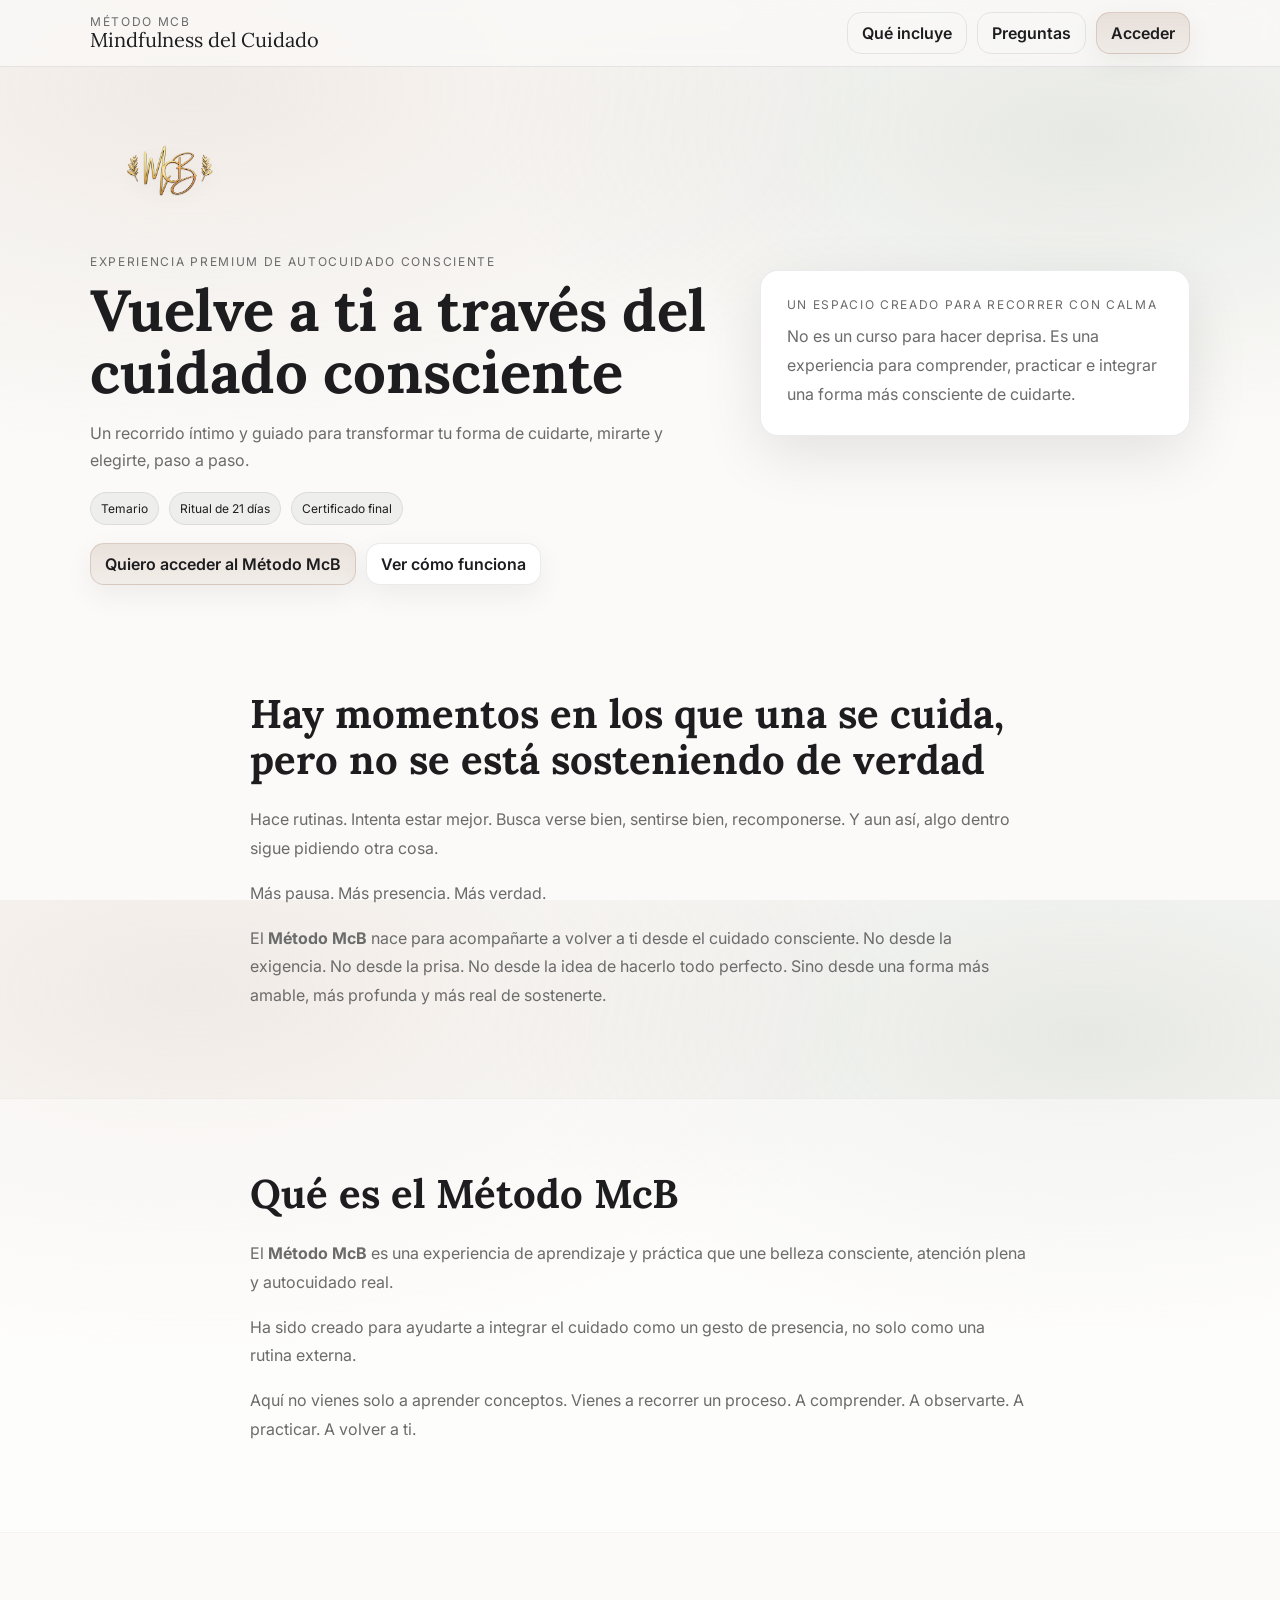
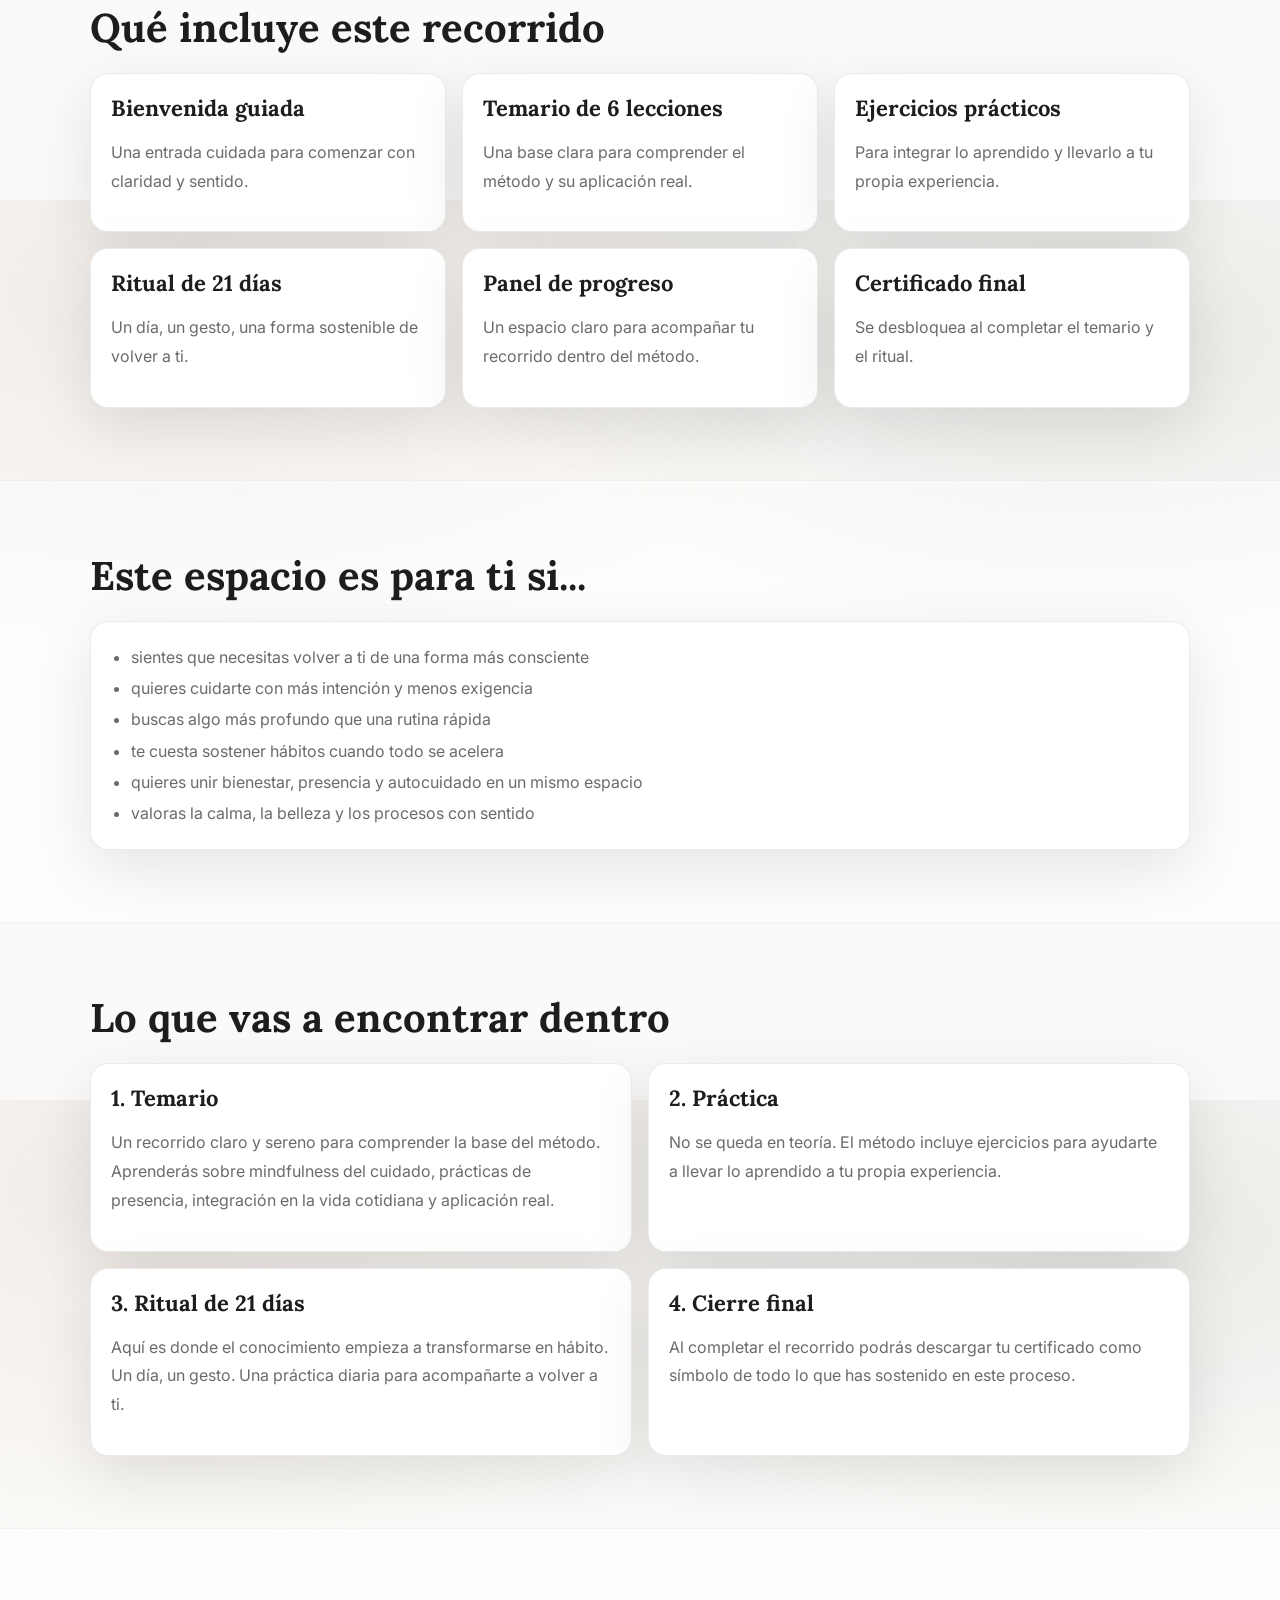
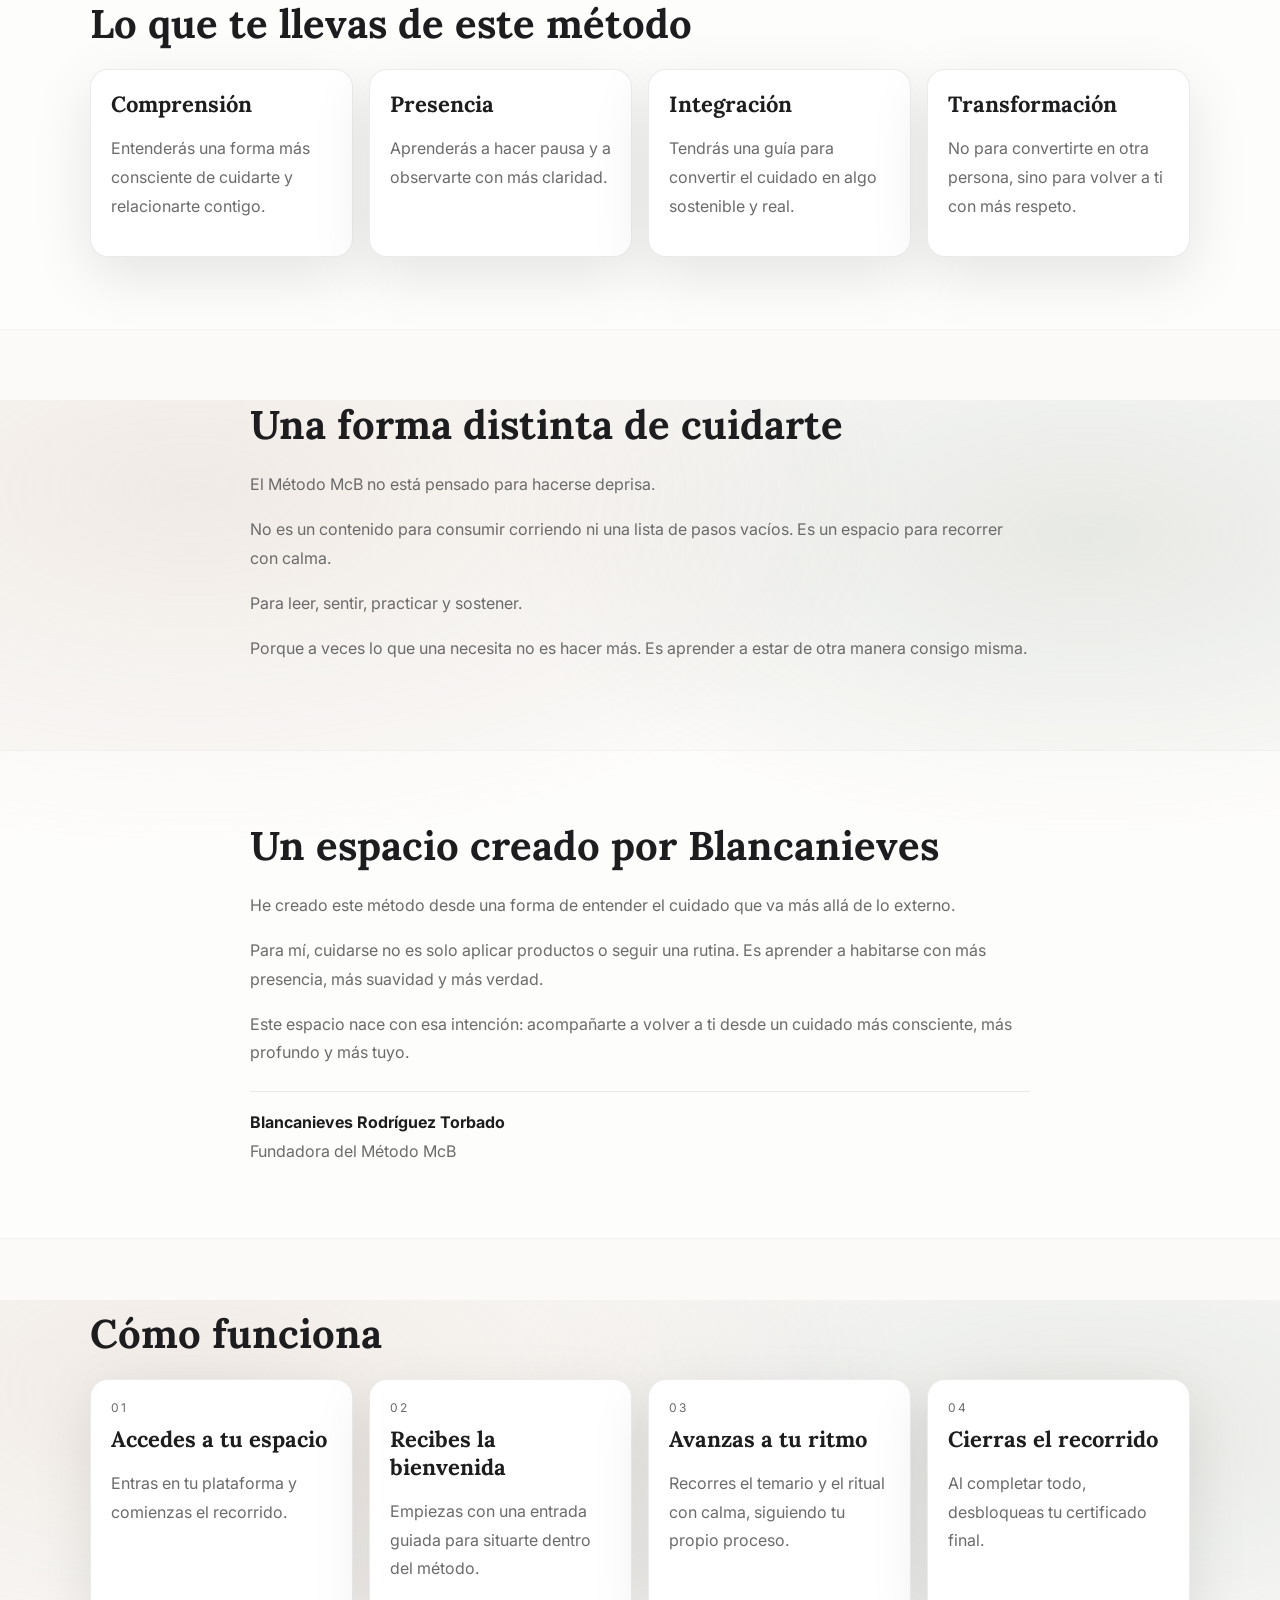
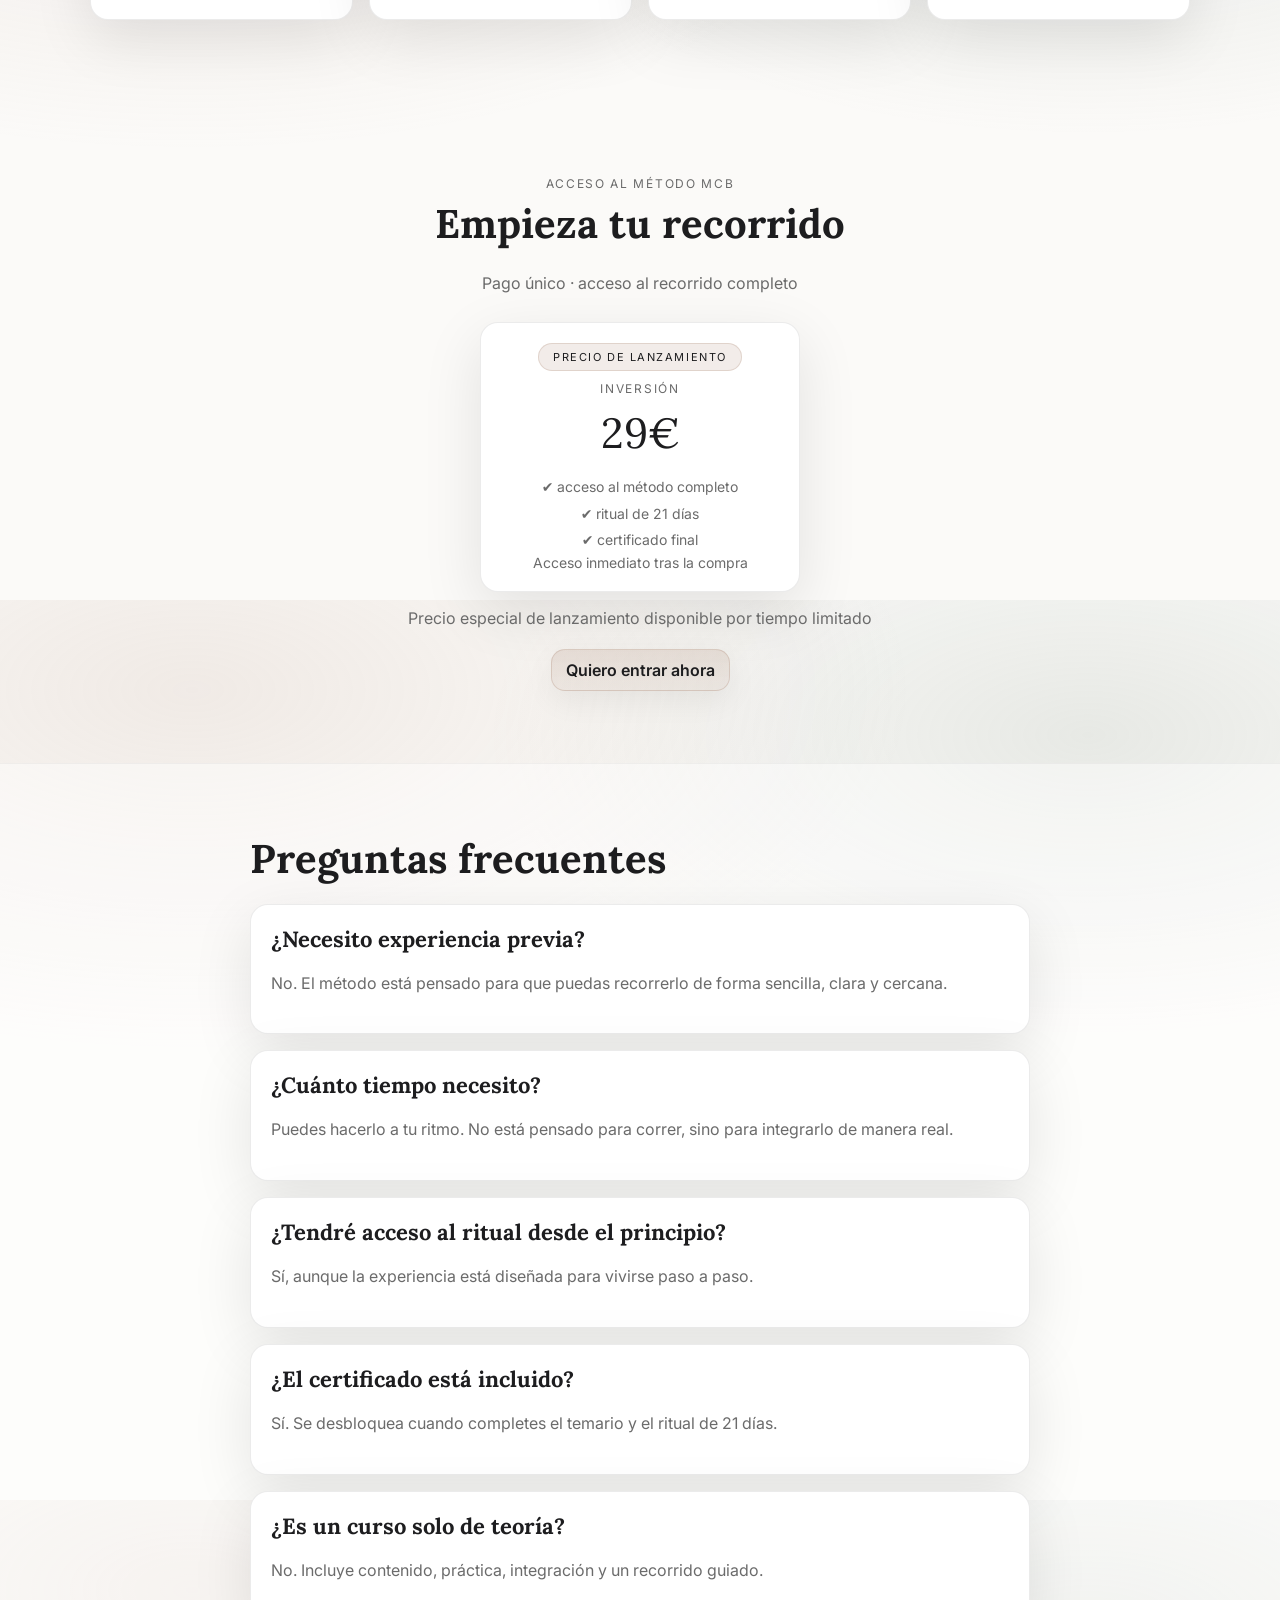
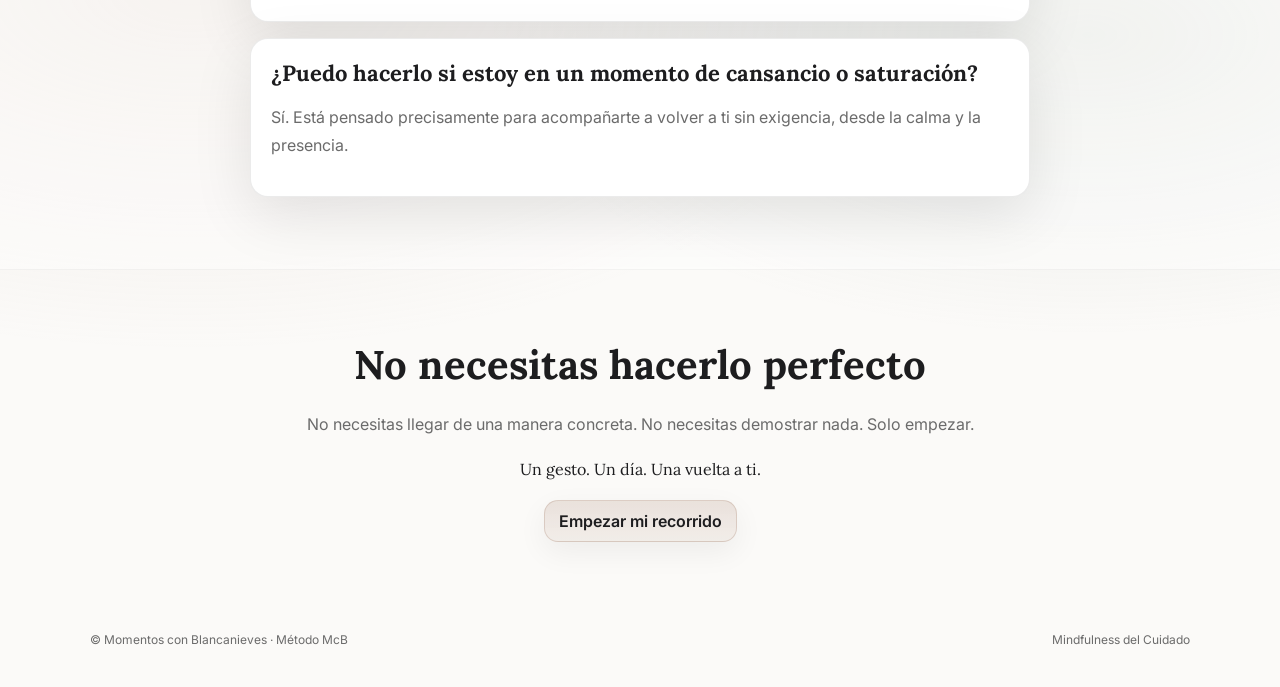
==== commit b74eefed: "Update index.html" ====
--- a/index.html
+++ b/index.html
@@ -223,7 +223,7 @@
       <nav class="nav">
         <a class="btn ghost" href="#incluye">Qué incluye</a>
         <a class="btn ghost" href="#faq">Preguntas</a>
-        <a class="btn primary" href="./app.html">Acceder</a>
+        <a class="btn primary" href="./pago.html">Acceder</a>
       </nav>
     </div>
   </header>
@@ -232,6 +232,7 @@
     <section class="hero">
       <div class="container hero-grid">
         <div class="hero-copy">
+          <img src="./logotipo3d.png" class="hero-logo" alt="Método McB">
           <div class="eyebrow">Experiencia premium de autocuidado consciente</div>
           <h1>Vuelve a ti a través del cuidado consciente</h1>
           <p class="hero-text">
@@ -246,7 +247,7 @@
           </div>
 
           <div class="hero-actions">
-            <a class="btn primary" href="./app.html">Quiero acceder al Método McB</a>
+            <a class="btn primary" href="./pago.html">Quiero acceder al Método McB</a>
             <a class="btn" href="#como-funciona">Ver cómo funciona</a>
           </div>
         </div>
@@ -474,20 +475,25 @@
         <div class="eyebrow">Acceso al Método McB</div>
         <h2>Empieza tu recorrido</h2>
         <p>Pago único · acceso al recorrido completo</p>
+
         <div class="price-box card">
           <div class="launch-badge">Precio de lanzamiento</div>
           <div class="price-label">Inversión</div>
           <div class="price">29€</div>
+
           <div class="price-features">
             <div>✔ acceso al método completo</div>
             <div>✔ ritual de 21 días</div>
             <div>✔ certificado final</div>
           </div>
+
           <div class="price-note">Acceso inmediato tras la compra</div>
         </div>
+
         <p class="launch-note">Precio especial de lanzamiento disponible por tiempo limitado</p>
+
         <div class="hero-actions center-actions">
-          <a class="btn primary" href="./app.html">Quiero entrar ahora</a>
+          <a class="btn primary" href="./pago.html">Quiero entrar ahora</a>
         </div>
       </div>
     </section>
@@ -533,7 +539,7 @@
         </p>
         <p class="closing-line">Un gesto. Un día. Una vuelta a ti.</p>
         <div class="hero-actions center-actions">
-          <a class="btn primary" href="./app.html">Empezar mi recorrido</a>
+          <a class="btn primary" href="./pago.html">Empezar mi recorrido</a>
         </div>
       </div>
     </section>
@@ -547,158 +553,3 @@
   </footer>
 </body>
 </html>
-
-<!doctype html>
-<html lang="es">
-<head>
-  <meta charset="utf-8" />
-  <meta name="viewport" content="width=device-width,initial-scale=1" />
-  <title>Acceso al Método McB</title>
-  <meta name="description" content="Acceso privado al Método McB por Bizum." />
-  <link rel="preconnect" href="https://fonts.googleapis.com">
-  <link rel="preconnect" href="https://fonts.gstatic.com" crossorigin>
-  <link href="https://fonts.googleapis.com/css2?family=Lora:wght@400;600;700&family=Inter:wght@400;500;600;700&display=swap" rel="stylesheet">
-  <link rel="stylesheet" href="./styles.css" />
-  <style>
-    .pay-page{
-      min-height:100vh;
-      display:flex;
-      align-items:center;
-      justify-content:center;
-      padding:48px 20px;
-    }
-    .pay-card{
-      max-width:620px;
-      width:min(620px, 100%);
-      text-align:center;
-      padding:34px 28px;
-    }
-    .pay-logo{
-      width:140px;
-      max-width:40vw;
-      margin-bottom:18px;
-      opacity:.95;
-      filter: drop-shadow(0 6px 14px rgba(0,0,0,.08));
-    }
-    .pay-kicker{
-      font-size:12px;
-      letter-spacing:.14em;
-      text-transform:uppercase;
-      color:var(--muted);
-      margin-bottom:10px;
-    }
-    .pay-card h1{
-      font-family:"Lora", serif;
-      font-size: clamp(30px, 5vw, 46px);
-      line-height:1.12;
-      margin:0 0 14px;
-    }
-    .pay-intro{
-      color:var(--muted);
-      line-height:1.75;
-      max-width:38ch;
-      margin:0 auto;
-    }
-    .pay-price{
-      font-family:"Lora", serif;
-      font-size:44px;
-      margin:24px 0 8px;
-      color:var(--text);
-    }
-    .pay-sub{
-      color:var(--muted);
-      font-size:14px;
-      margin-bottom:18px;
-    }
-    .bizum-box{
-      border:1px solid var(--border);
-      border-radius:18px;
-      padding:22px 20px;
-      margin:22px 0 16px;
-      background:linear-gradient(180deg, rgba(255,255,255,1), rgba(255,255,255,.82));
-      box-shadow: var(--shadow);
-    }
-    .bizum-title{
-      font-family:"Lora", serif;
-      font-size:24px;
-      margin-bottom:6px;
-    }
-    .bizum-number{
-      font-size:28px;
-      font-weight:700;
-      letter-spacing:.03em;
-      margin:12px 0;
-    }
-    .bizum-concept{
-      margin-top:14px;
-      color:var(--muted);
-      line-height:1.7;
-    }
-    .pay-note{
-      color:var(--muted);
-      line-height:1.75;
-      margin:0 auto;
-      max-width:42ch;
-    }
-    .pay-actions{
-      display:flex;
-      flex-wrap:wrap;
-      gap:10px;
-      justify-content:center;
-      margin-top:24px;
-    }
-    .pay-mini{
-      margin-top:16px;
-      font-size:12px;
-      color:var(--muted);
-      line-height:1.6;
-    }
-  </style>
-</head>
-<body>
-  <main class="pay-page">
-    <section class="card pay-card">
-      <img src="./logotipo3d.png" class="pay-logo" alt="Método McB">
-      <div class="pay-kicker">Acceso privado</div>
-      <h1>Acceso al Método McB</h1>
-      <p class="pay-intro">
-        Un recorrido íntimo y guiado para transformar la forma en que te cuidas, te miras y te eliges, paso a paso.
-      </p>
-
-      <div class="pay-price">29€</div>
-      <div class="pay-sub">Pago único · acceso al recorrido completo</div>
-
-      <div class="bizum-box">
-        <div class="bizum-title">Paga por Bizum</div>
-        <div class="pay-sub">Envía tu pago a este número</div>
-        <div class="bizum-number">676 370 646</div>
-        <div class="bizum-concept">
-          Concepto: <strong>McB + nombre + apellidos + teléfono</strong><br>Ejemplo: McB Ana García López 612345678
-        </div>
-      </div>
-
-      <div class="bizum-box" style="margin-top:16px;">
-        <div class="bizum-title">Qué incluye tu acceso</div>
-        <div class="bizum-concept">
-          ✔ temario completo<br>
-          ✔ ritual de 21 días<br>
-          ✔ certificado final
-        </div>
-      </div>
-
-      <p class="pay-note">
-        Cuando reciba tu Bizum, te enviaré personalmente tu clave de acceso al curso para que puedas entrar a tu espacio privado. Así podré darte también las gracias y confirmar que todo ha quedado correcto.
-      </p>
-
-      <div class="pay-actions">
-        <a class="btn primary" href="./app.html">Ya tengo mi clave de acceso</a>
-        <a class="btn" href="./index.html">Volver a la portada</a>
-      </div>
-
-      <div class="pay-mini">
-        Si tienes cualquier duda con el acceso, escríbeme y te ayudo personalmente.
-      </div>
-    </section>
-  </main>
-</body>
-</html>
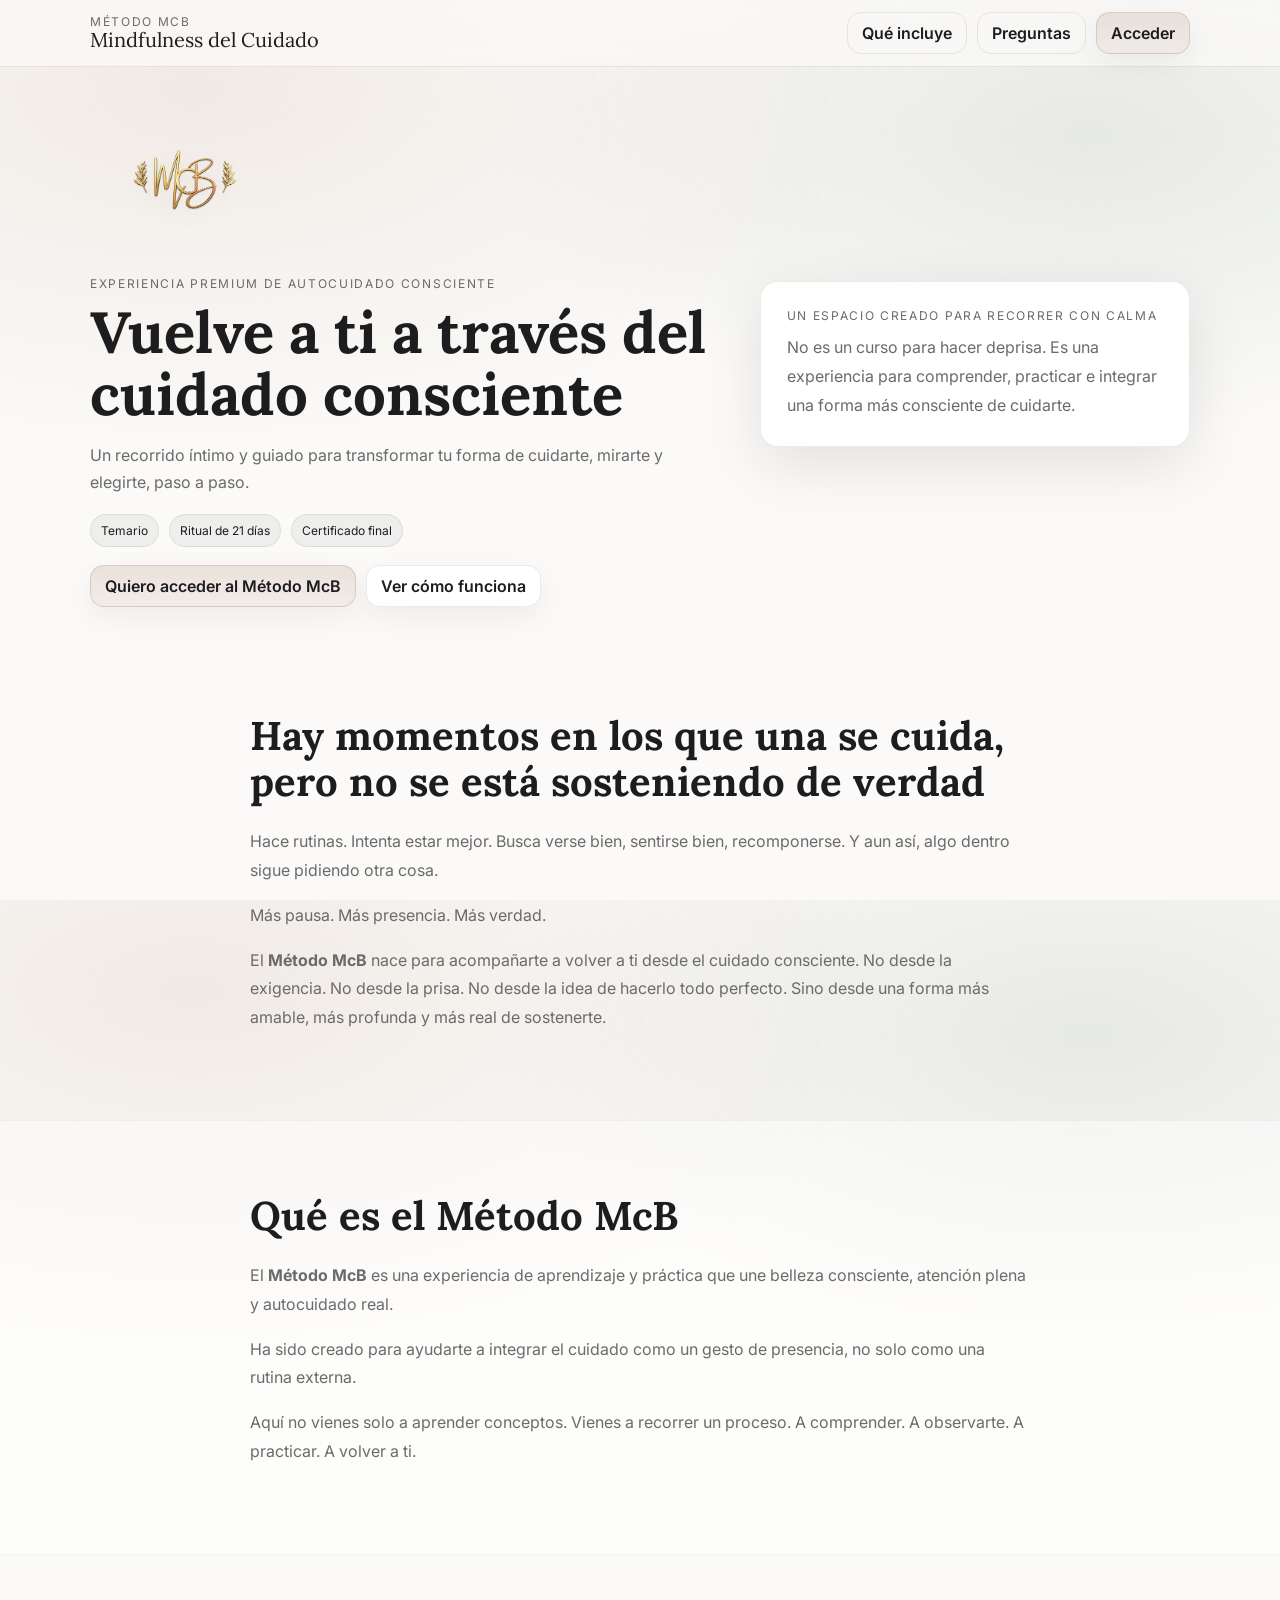
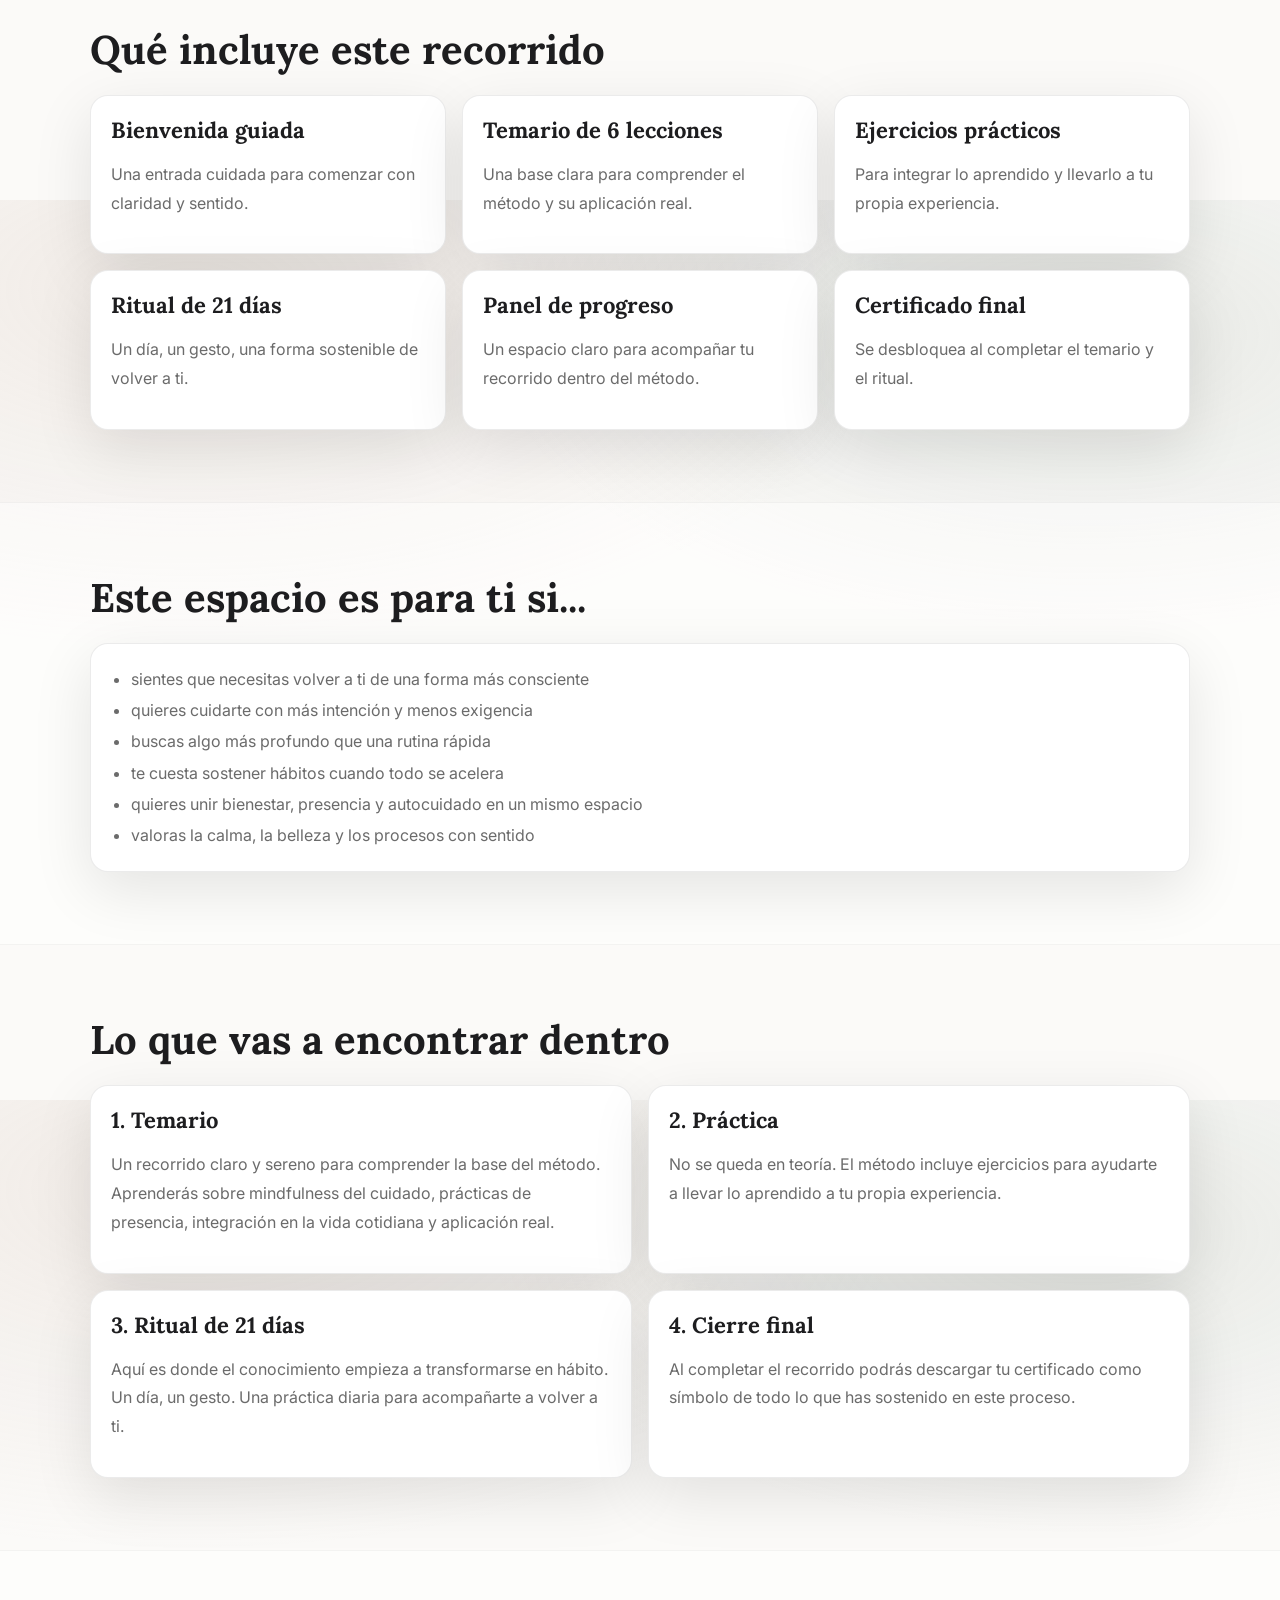
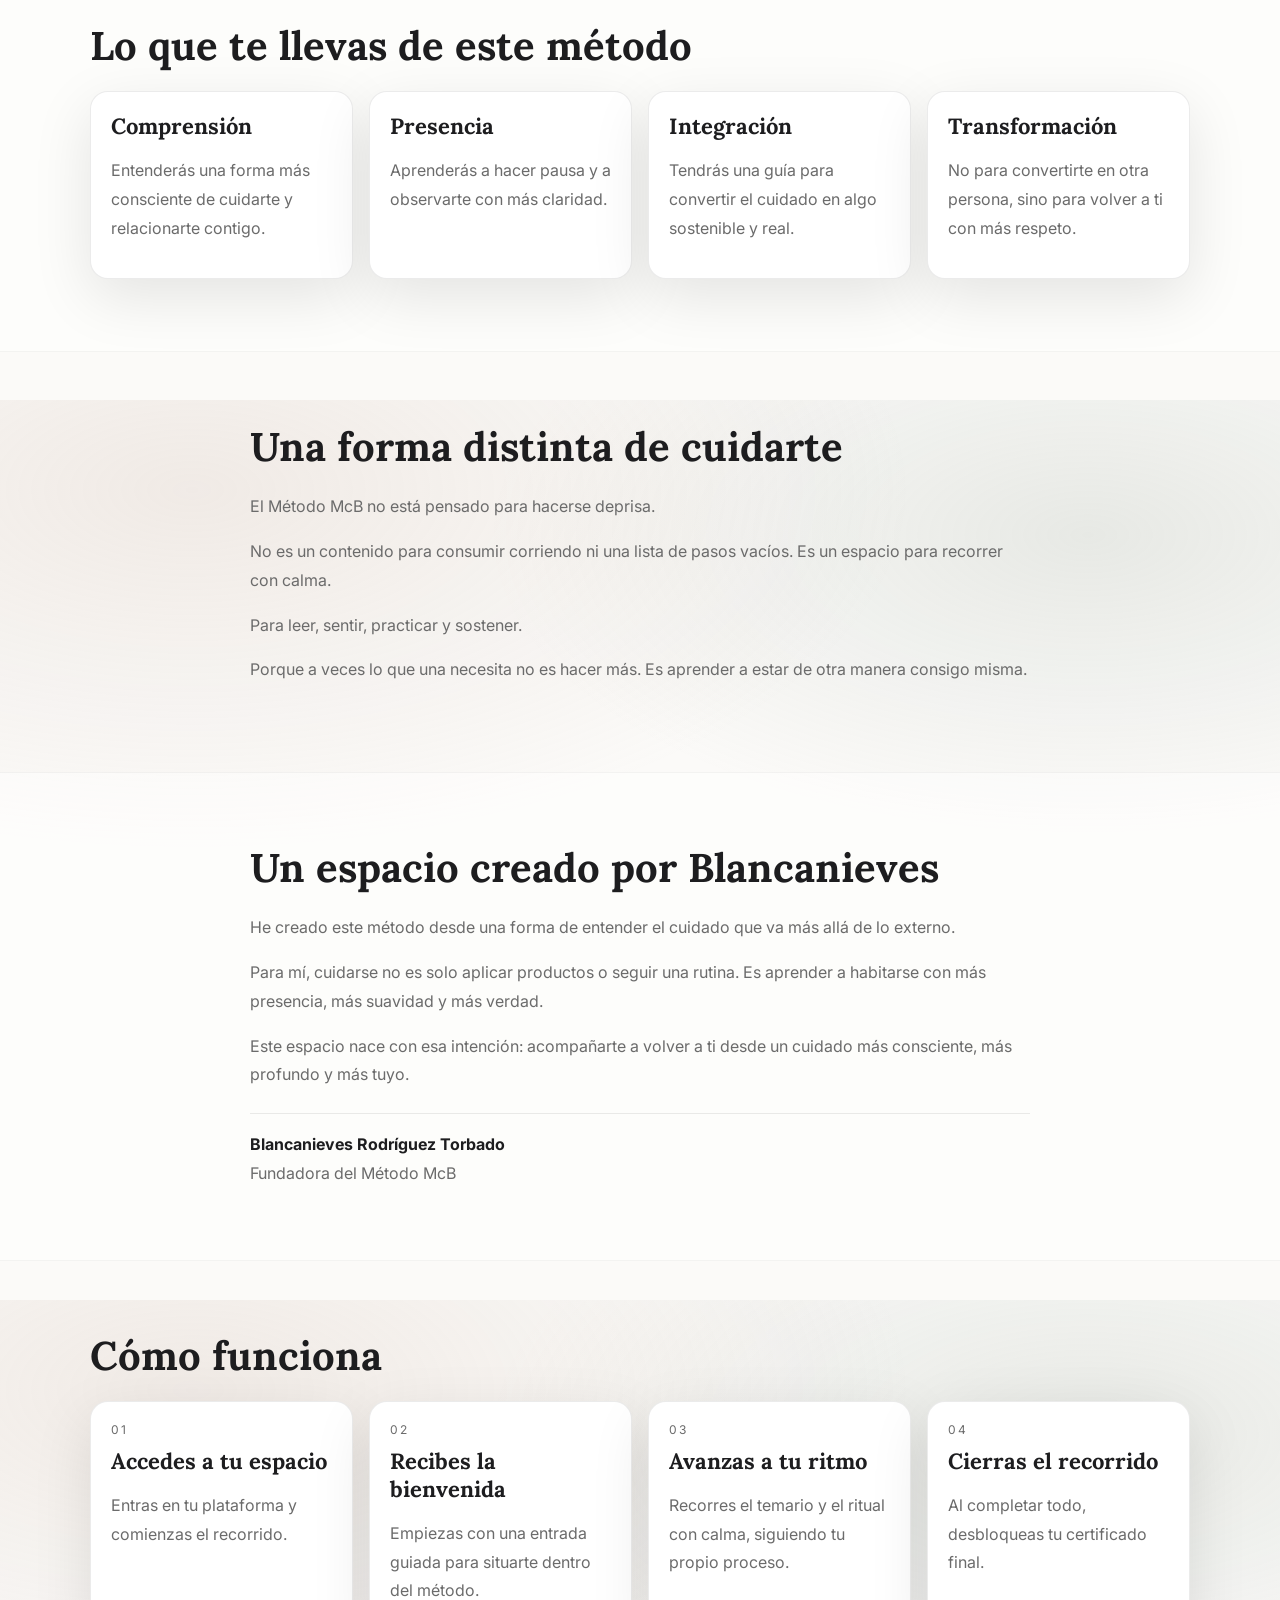
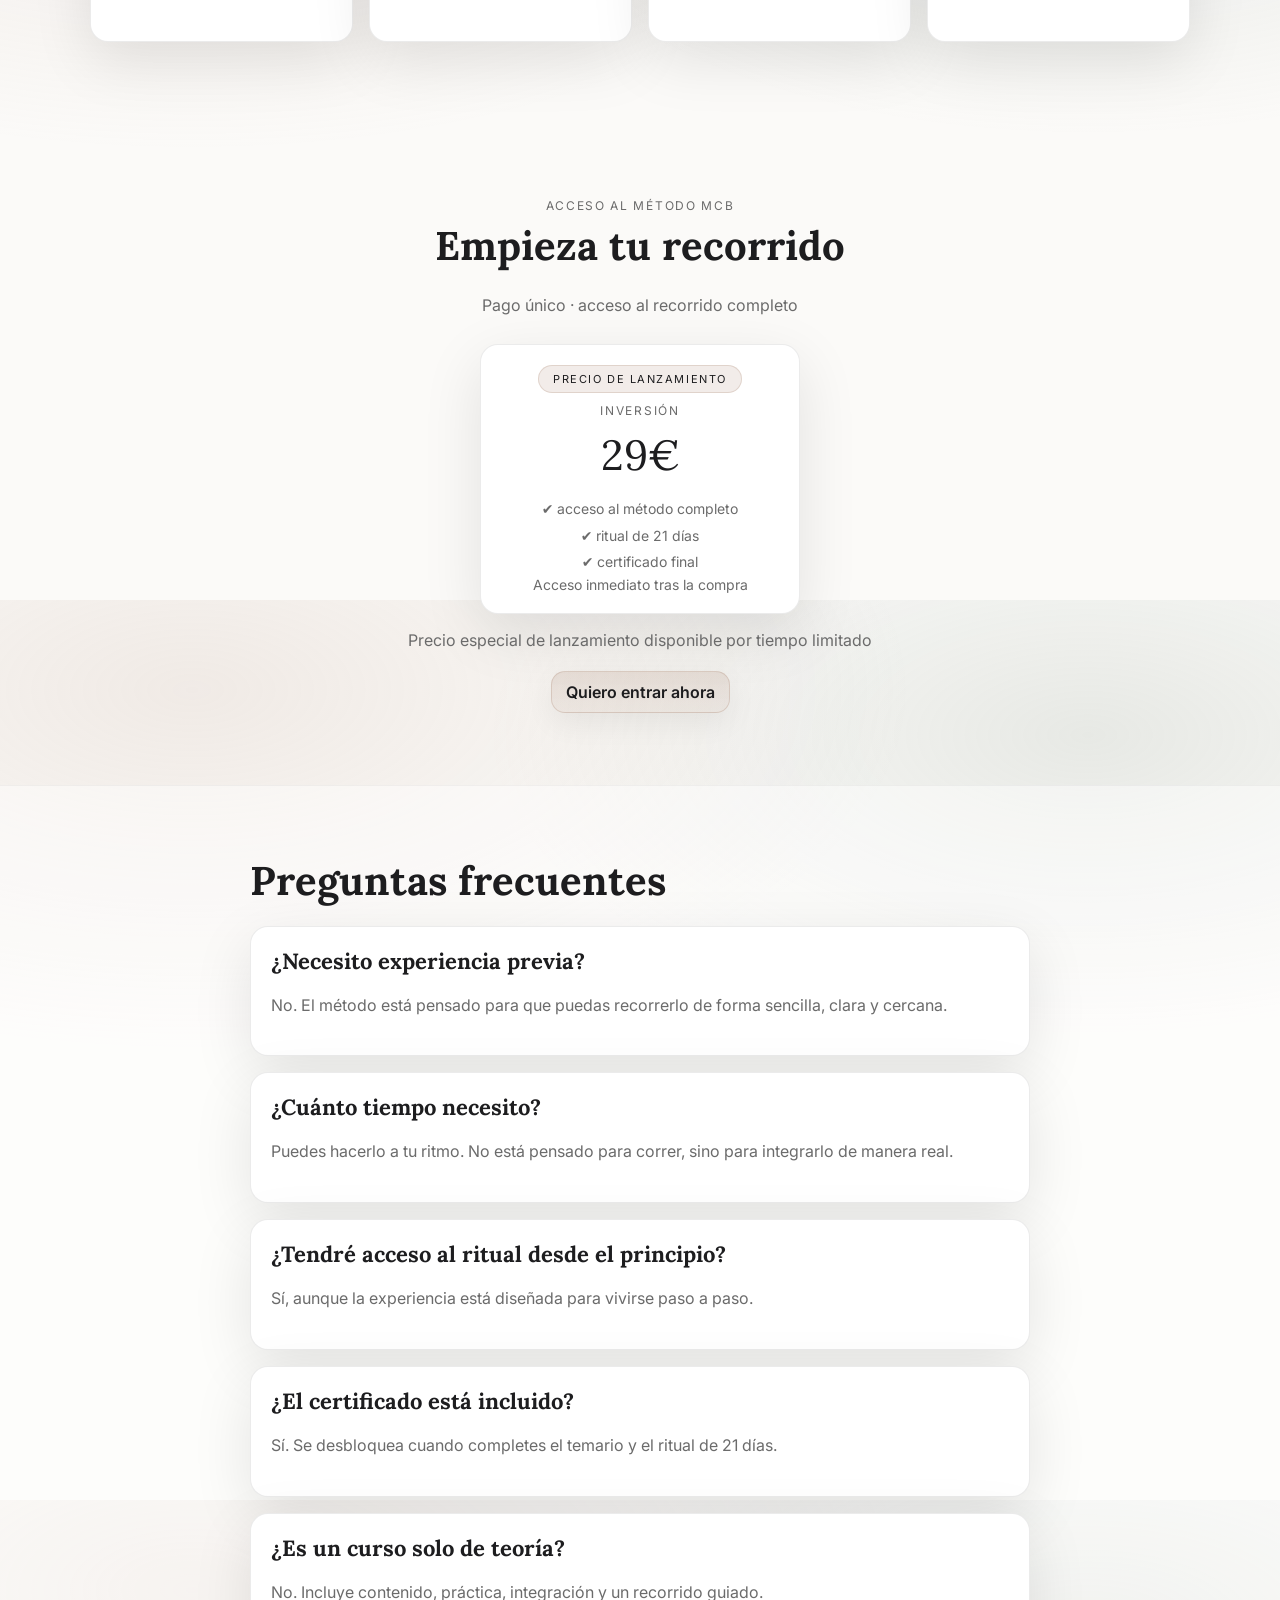
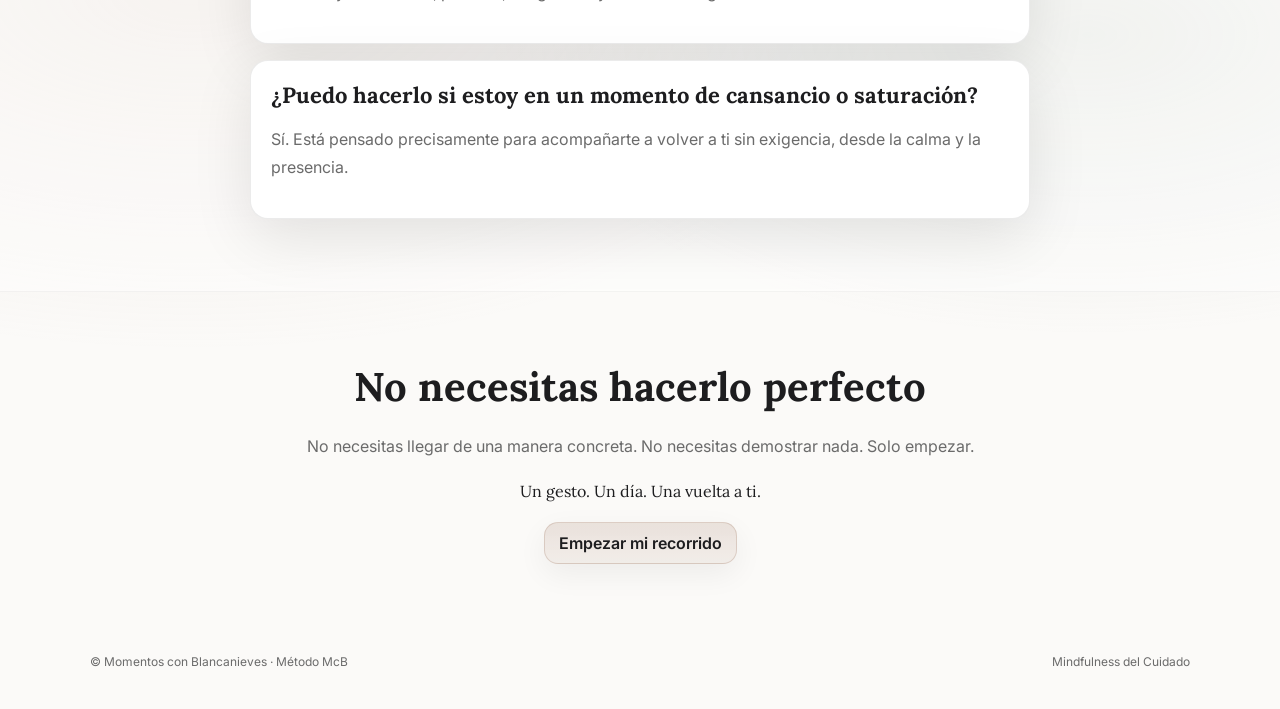
==== commit 2b6bfe3d: "Update index.html" ====
--- a/index.html
+++ b/index.html
@@ -551,5 +551,7 @@
       <div>Mindfulness del Cuidado</div>
     </div>
   </footer>
+
+  <a class="mobile-cta" href="./pago.html">Acceder al Método McB · 29€</a>
 </body>
 </html>
--- a/styles.css
+++ b/styles.css
@@ -249,10 +249,11 @@
 }
 
 .hero-logo{
-  width:160px;
-  margin-bottom:22px;
+  width:190px;
+  max-width:42vw;
+  margin-bottom:24px;
   opacity:.95;
-  filter: drop-shadow(0 6px 14px rgba(0,0,0,.08));
+  filter: drop-shadow(0 8px 18px rgba(0,0,0,.08));
 }
 .launch-badge{
   display:inline-block;
@@ -290,3 +291,191 @@
   box-shadow: 0 16px 34px rgba(0,0,0,.10);
   border-color: rgba(201,179,166,.8);
 }
+
+/* ===== Ajustes de landing y pago para móvil ===== */
+@media (max-width: 768px){
+  .header-inner{
+    align-items:flex-start;
+  }
+  .nav{
+    width:100%;
+    flex-wrap:wrap;
+    justify-content:flex-start;
+  }
+  .nav .btn{
+    flex:1 1 auto;
+  }
+  .hero{
+    padding:30px 0 22px;
+  }
+  .hero-grid{
+    grid-template-columns:1fr;
+    gap:18px;
+  }
+  .hero-logo{
+    width:140px;
+    max-width:50vw;
+    margin-bottom:18px;
+  }
+  .hero-copy h1{
+    font-size: clamp(30px, 9vw, 42px);
+    line-height:1.14;
+  }
+  .hero-text{
+    font-size:16px;
+    max-width:100%;
+  }
+  .hero-actions{
+    flex-direction:column;
+    gap:12px;
+  }
+  .hero-actions .btn{
+    width:100%;
+  }
+  .hero-card{
+    padding:22px;
+    margin-top:4px;
+  }
+  .hero-pills{
+    gap:8px;
+  }
+  .pill{
+    font-size:11px;
+    padding:7px 10px;
+  }
+  .section{
+    padding:54px 0;
+  }
+  .pay-page{
+    padding:28px 16px;
+  }
+  .pay-card{
+    padding:28px 20px;
+  }
+  .pay-logo{
+    width:120px;
+    max-width:44vw;
+  }
+  .pay-actions{
+    flex-direction:column;
+  }
+  .pay-actions .btn{
+    width:100%;
+  }
+}
+
+
+.mobile-cta{
+  display:none;
+}
+
+@media (max-width:768px){
+  .mobile-cta{
+    position:fixed;
+    left:0;
+    right:0;
+    bottom:0;
+    display:block;
+    width:100%;
+    padding:15px 18px;
+    text-align:center;
+    background:linear-gradient(180deg, rgba(201,179,166,.96), rgba(201,179,166,.92));
+    color:#2b2b2b;
+    font-weight:700;
+    font-size:16px;
+    text-decoration:none;
+    box-shadow:0 -8px 24px rgba(0,0,0,.10);
+    z-index:9999;
+    border-top:1px solid rgba(0,0,0,.08);
+  }
+
+  body{
+    padding-bottom:74px;
+  }
+
+  .header{
+    position:static;
+  }
+
+  .header-inner{
+    align-items:flex-start;
+    gap:10px;
+    padding:10px 0;
+  }
+
+  .brand{
+    flex:1 1 100%;
+  }
+
+  .brand .title{
+    font-size:18px;
+  }
+
+  .nav{
+    width:100%;
+    gap:8px;
+    flex-wrap:wrap;
+  }
+
+  .nav .btn{
+    flex:1 1 calc(33.333% - 6px);
+    min-width:0;
+    padding:10px 8px;
+    text-align:center;
+  }
+
+  .hero{
+    padding:24px 0 10px;
+  }
+
+  .hero-grid{
+    grid-template-columns:1fr;
+    gap:18px;
+  }
+
+  .hero-logo{
+    width:120px;
+    margin-bottom:16px;
+  }
+
+  .hero-copy h1{
+    font-size:clamp(34px, 11vw, 46px);
+    line-height:1.08;
+  }
+
+  .hero-text{
+    max-width:none;
+    font-size:16px;
+  }
+
+  .hero-pills{
+    gap:8px;
+  }
+
+  .hero-actions{
+    flex-direction:column;
+    align-items:stretch;
+    gap:12px;
+  }
+
+  .hero-actions .btn{
+    width:100%;
+  }
+
+  .hero-card{
+    margin-top:2px;
+    padding:20px;
+  }
+
+  .section{
+    padding:52px 0;
+  }
+
+  .cards-2,.cards-3,.cards-4,.steps,.faq-list{
+    grid-template-columns:1fr;
+  }
+
+  .footer-inner{
+    flex-direction:column;
+  }
+}
